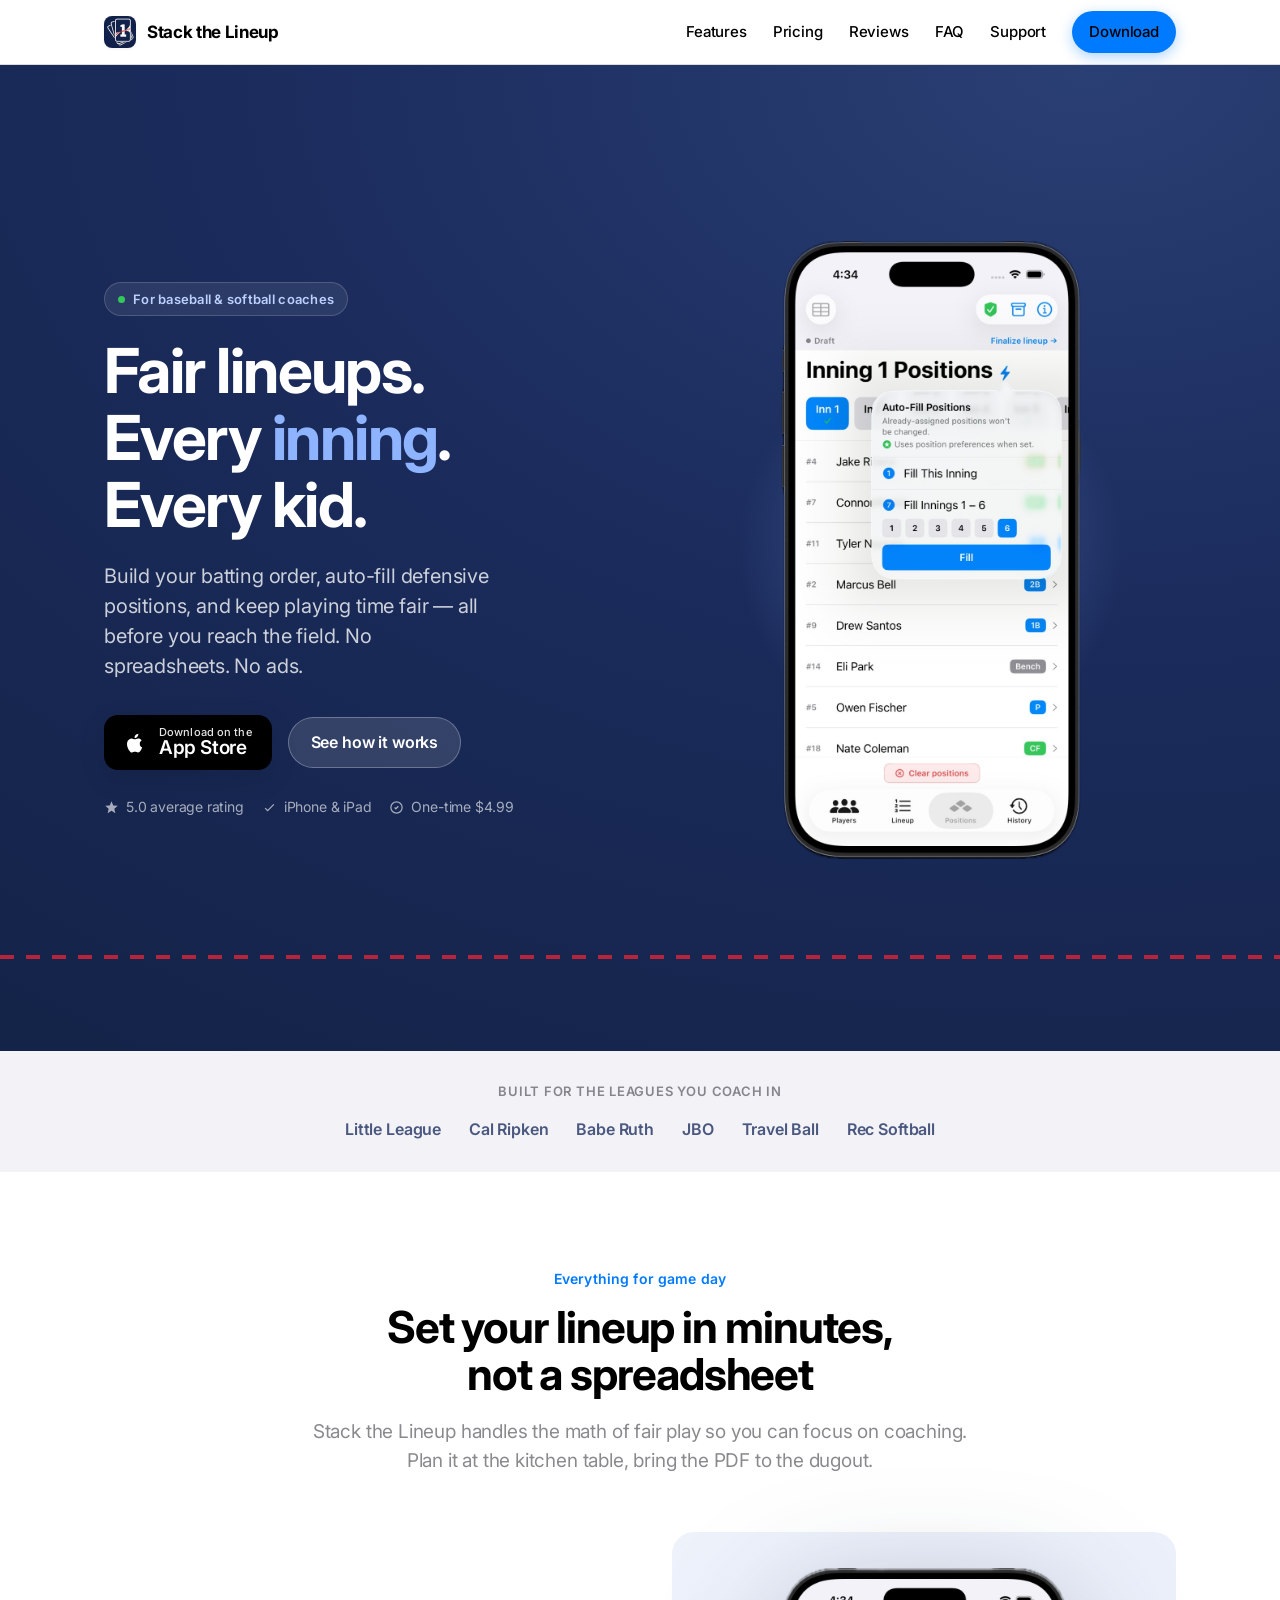
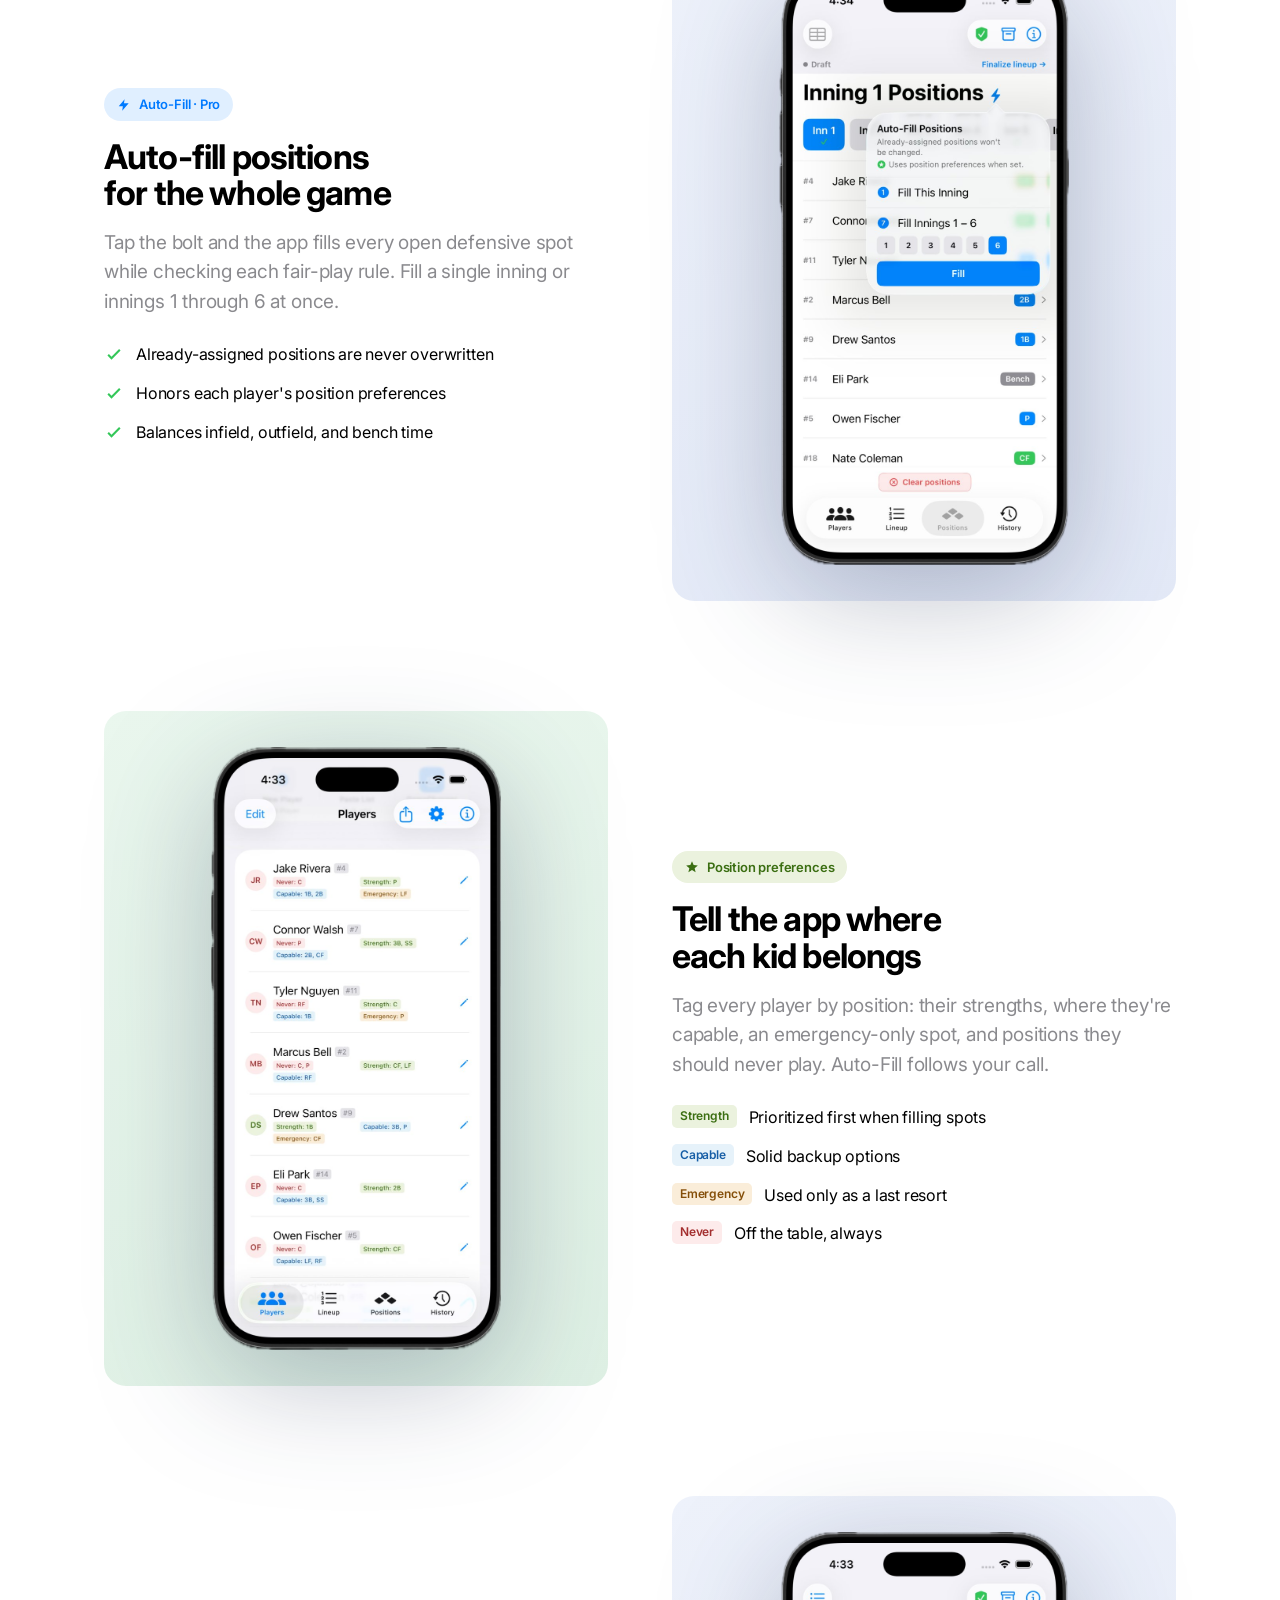
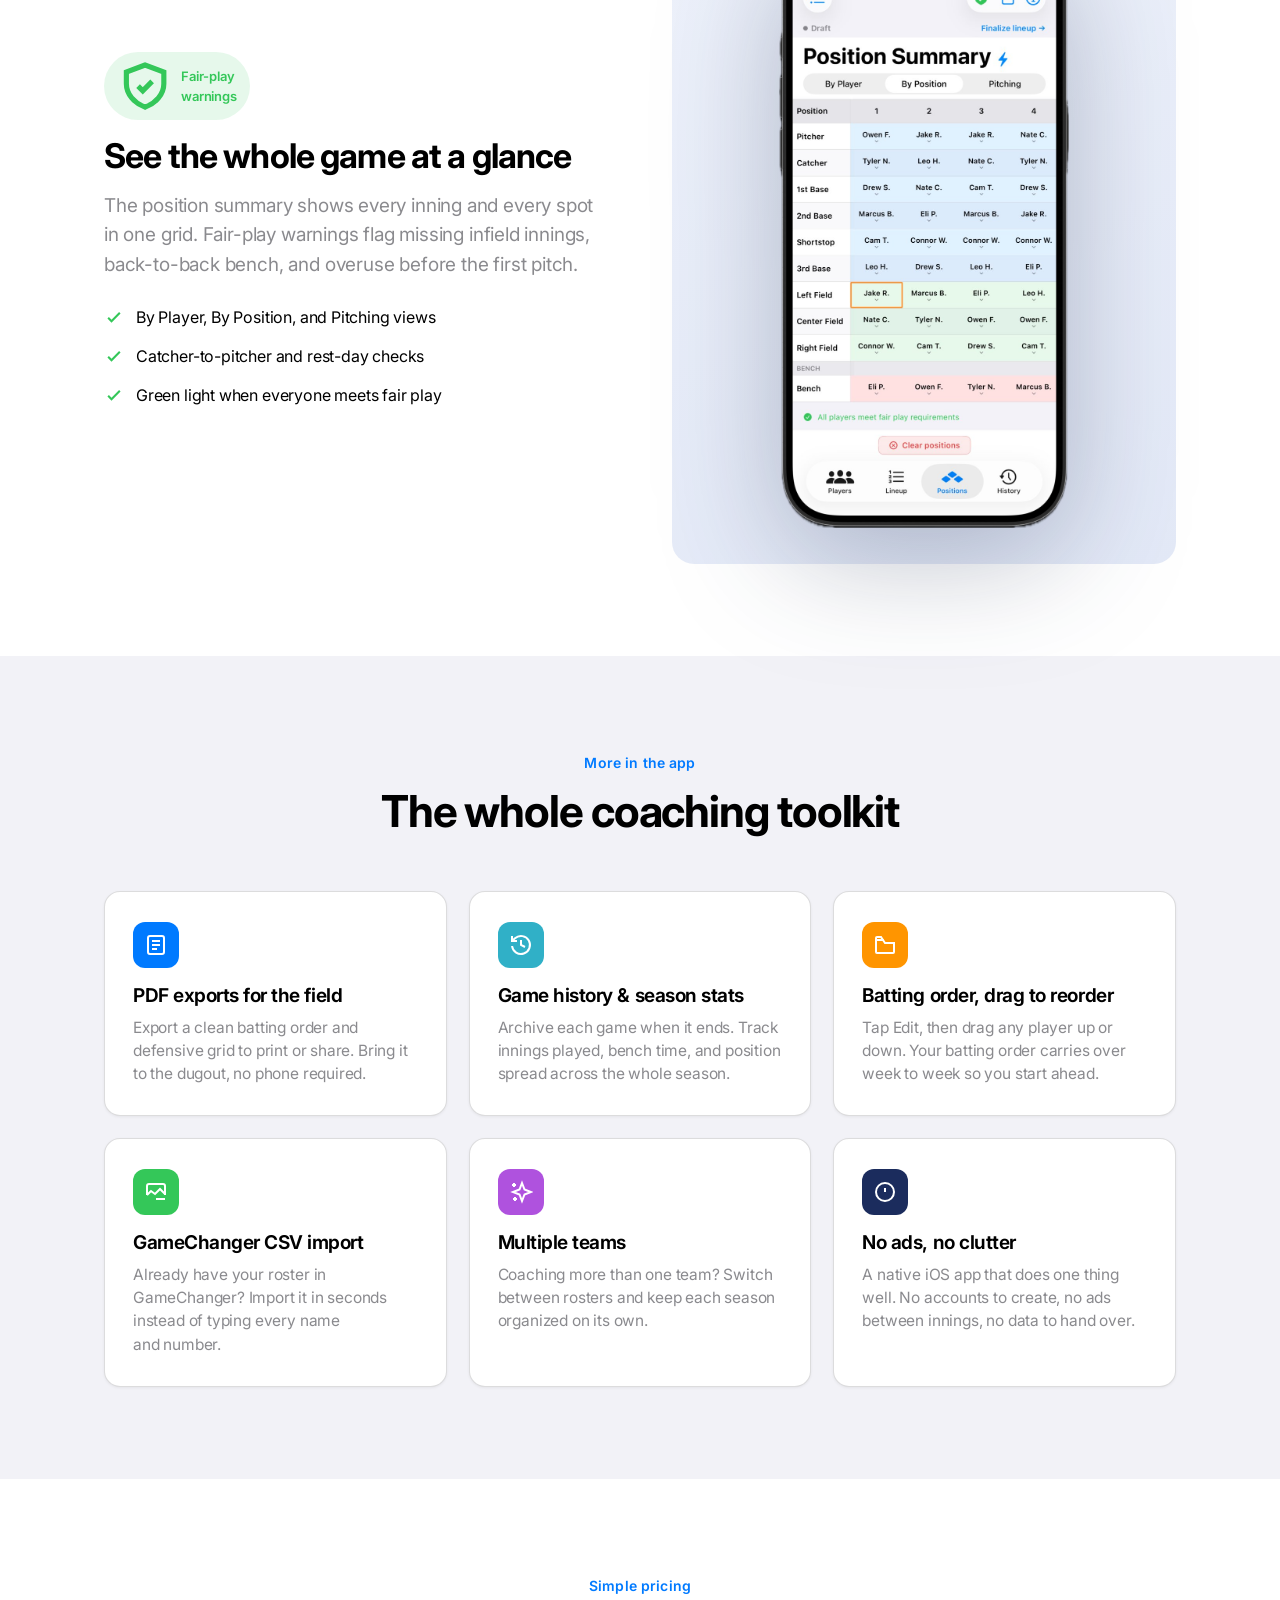
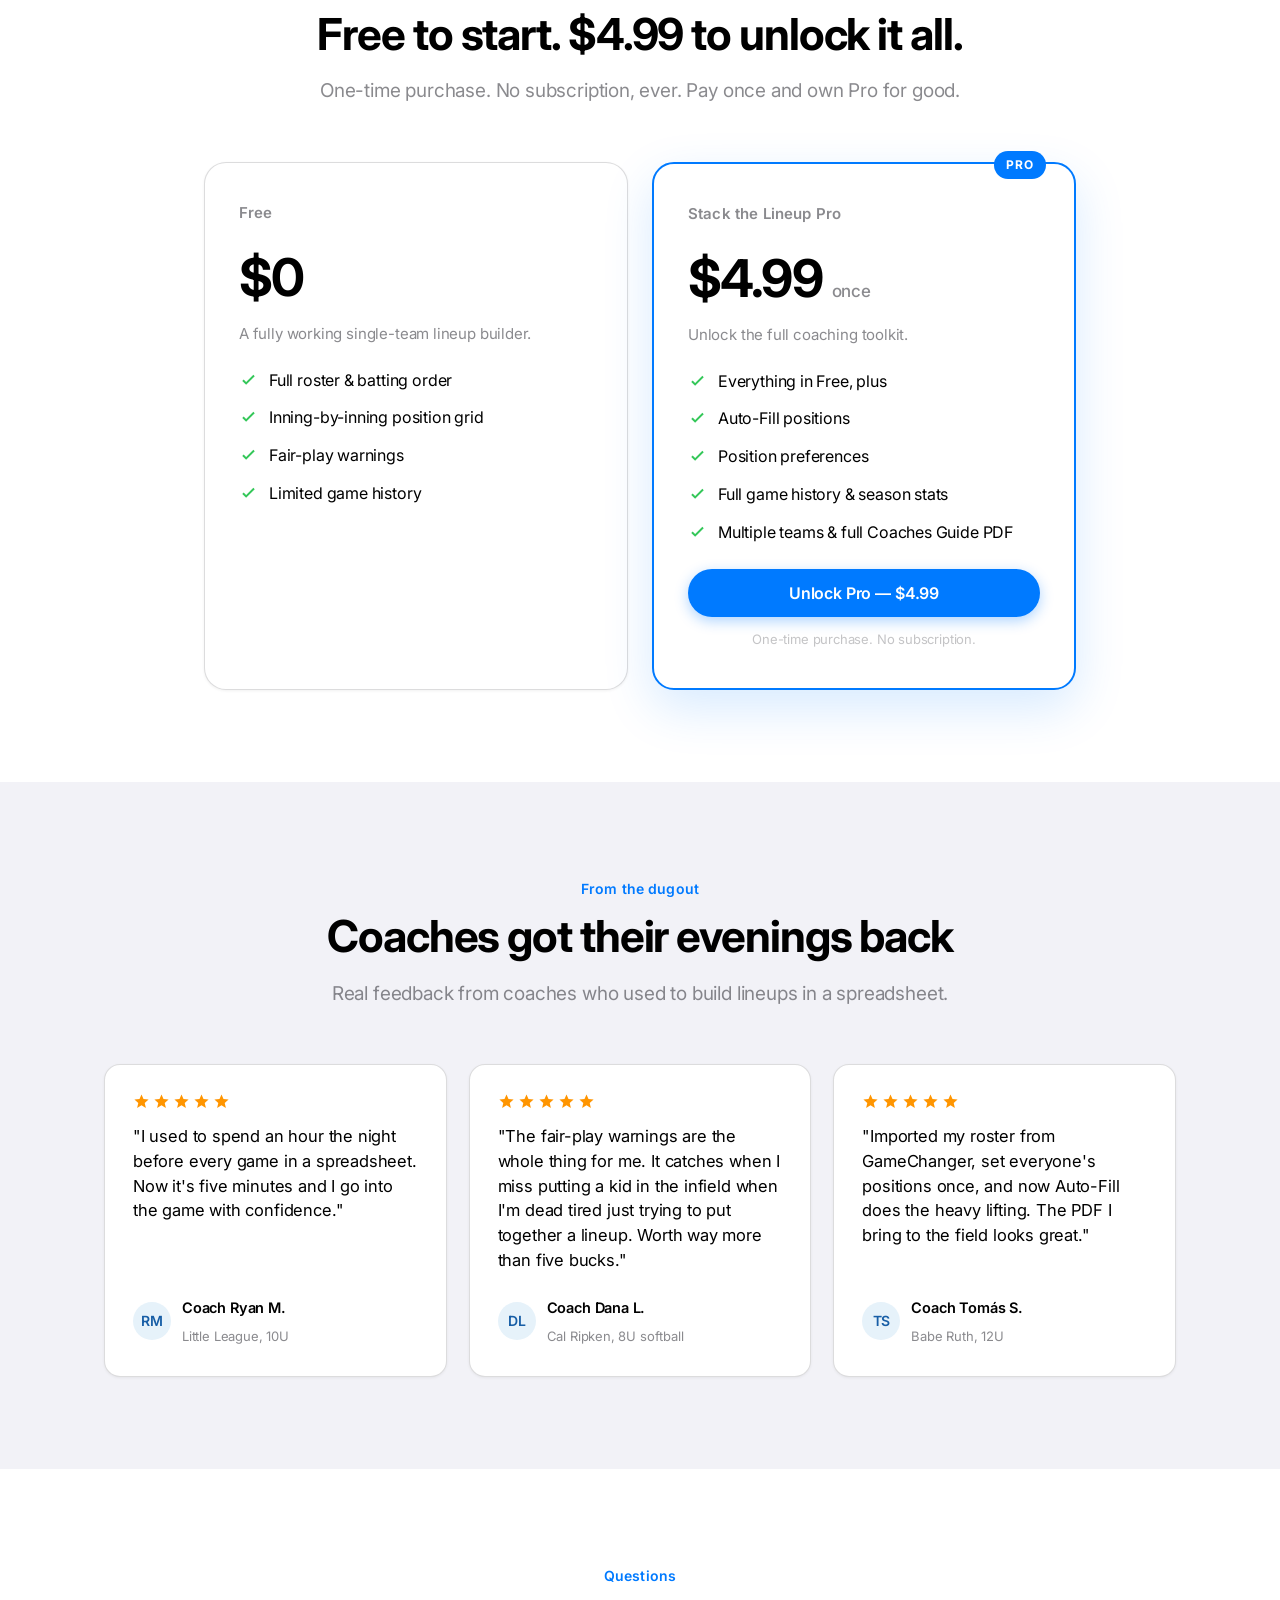
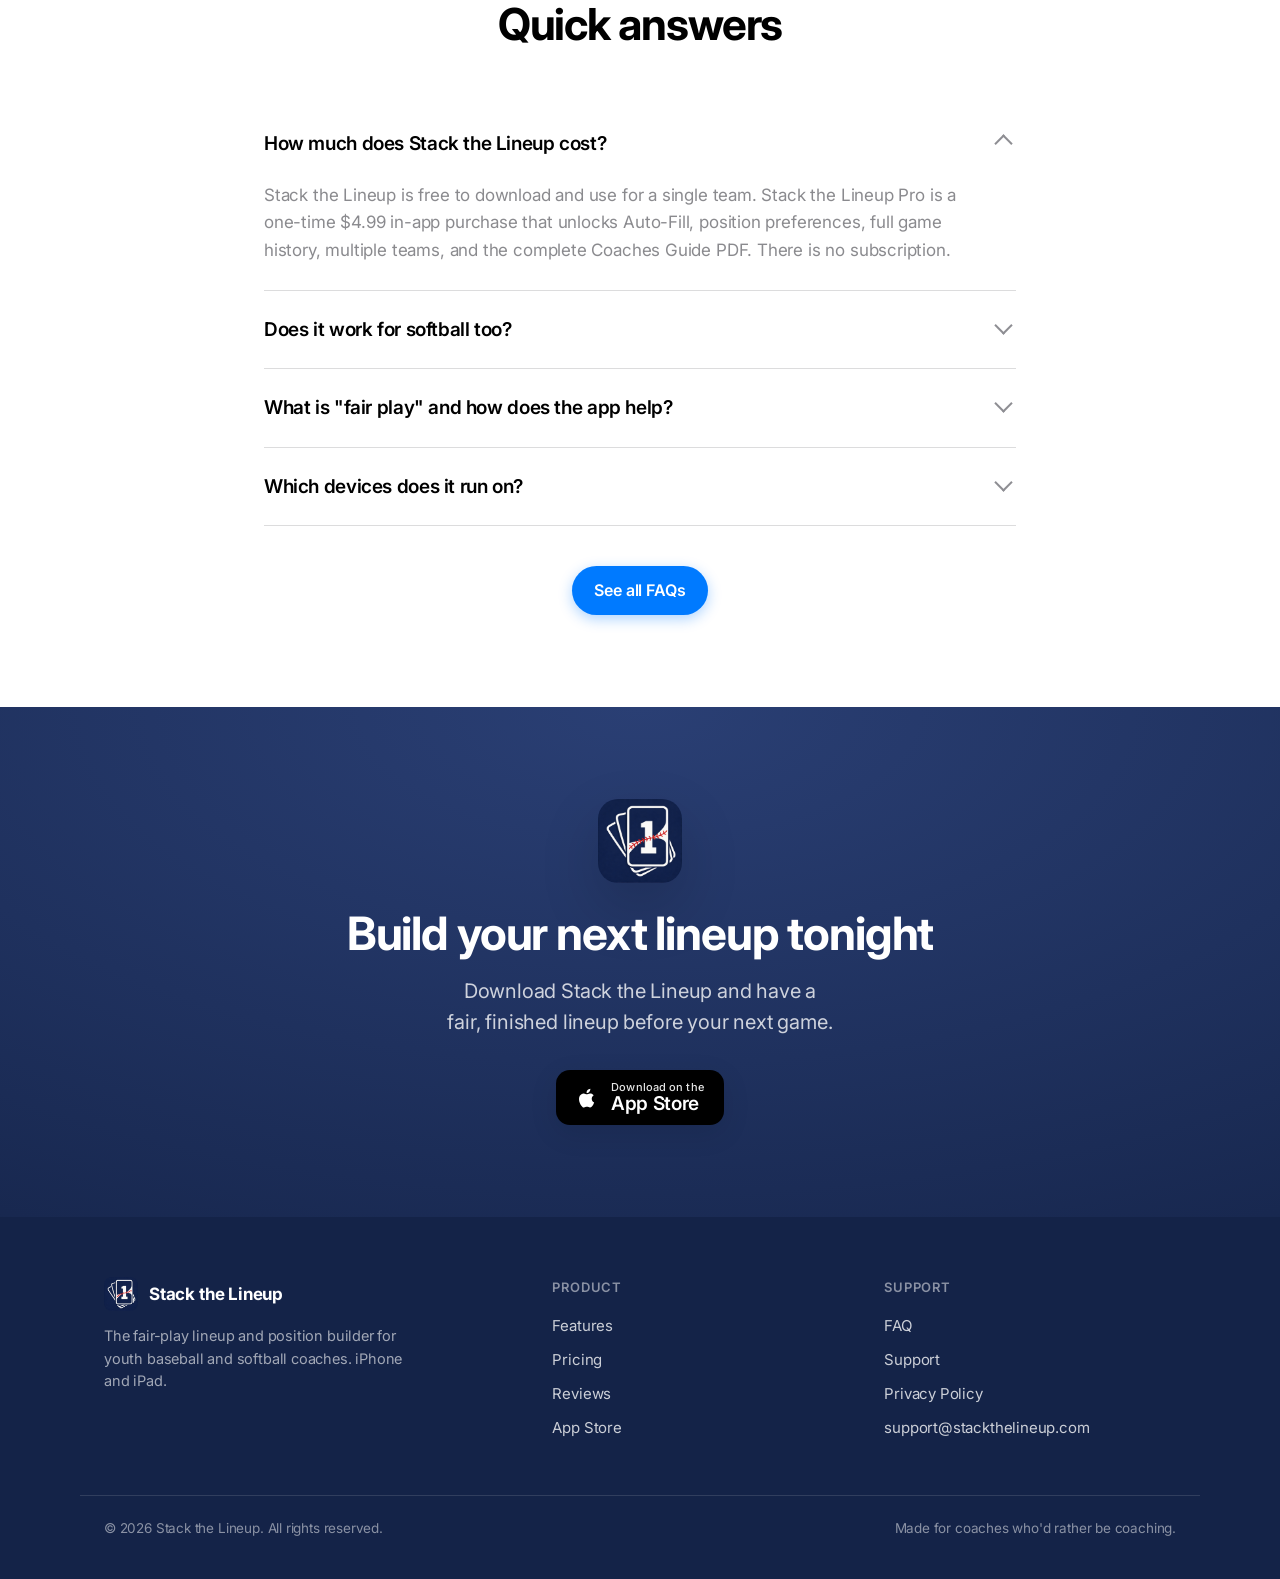
==== index.html @ 972cc7f0 "Update rating and call-to-action text in index.html Updated the average rating from 4.9 to 5.0 and c" ====
<!DOCTYPE html>
<html lang="en">
<head>
<meta charset="UTF-8" />
<meta name="viewport" content="width=device-width, initial-scale=1" />
<title>Stack the Lineup — Fair-Play Lineup &amp; Position Builder for Youth Baseball &amp; Softball</title>
<meta name="description" content="Stack the Lineup is the iPhone and iPad app for youth baseball and softball coaches. Build fair-play batting orders, auto-fill defensive positions by inning, track playing-time equity, and export a clean lineup PDF for the field. One-time $4.99, no subscription." />
<link rel="canonical" href="https://stackthelineup.com/" />
<meta name="theme-color" content="#1B2C5D" />

<!-- Open Graph -->
<meta property="og:type" content="website" />
<meta property="og:site_name" content="Stack the Lineup" />
<meta property="og:title" content="Stack the Lineup — Fair-Play Lineup &amp; Position Builder" />
<meta property="og:description" content="Build fair lineups, auto-fill defensive positions by inning, and track playing time for your youth baseball or softball team. Built for Little League, Cal Ripken, Babe Ruth, and JBO coaches." />
<meta property="og:url" content="https://stackthelineup.com/" />
<meta property="og:image" content="https://stackthelineup.com/assets/app-icon.png" />
<meta name="twitter:card" content="summary_large_image" />
<meta name="twitter:title" content="Stack the Lineup — Fair-Play Lineup &amp; Position Builder" />
<meta name="twitter:description" content="Build fair lineups, auto-fill defensive positions, and track playing time for youth baseball and softball." />
<meta name="twitter:image" content="https://stackthelineup.com/assets/app-icon.png" />

<link rel="apple-touch-icon" href="assets/app-icon.png" />
<link rel="icon" href="assets/app-icon.png" />
<link rel="preconnect" href="https://fonts.googleapis.com" />
<link rel="preconnect" href="https://fonts.gstatic.com" crossorigin />
<link href="https://fonts.googleapis.com/css2?family=Inter:wght@400;500;600;700&display=swap" rel="stylesheet" />
<link rel="stylesheet" href="assets/site.css" />

<!-- Structured data: the app -->
<script type="application/ld+json">
{
  "@context": "https://schema.org",
  "@type": "SoftwareApplication",
  "name": "Stack the Lineup",
  "operatingSystem": "iOS, iPadOS",
  "applicationCategory": "SportsApplication",
  "description": "Fair-play lineup and defensive position builder for youth baseball and softball coaches. Auto-fill positions by inning, set position preferences, track playing-time equity, and export a lineup PDF.",
  "url": "https://stackthelineup.com/",
  "downloadUrl": "https://apps.apple.com/us/app/stack-the-lineup/id6760155245",
  "offers": {
    "@type": "Offer",
    "price": "0",
    "priceCurrency": "USD",
    "description": "Free to use for a single team. Stack the Lineup Pro is a one-time $4.99 in-app purchase."
  },
  "aggregateRating": {
    "@type": "AggregateRating",
    "ratingValue": "5",
    "ratingCount": "47"
  }
}
</script>
<!-- Structured data: organization -->
<script type="application/ld+json">
{
  "@context": "https://schema.org",
  "@type": "Organization",
  "name": "Stack the Lineup",
  "url": "https://stackthelineup.com/",
  "logo": "https://stackthelineup.com/assets/app-icon.png",
  "email": "support@stackthelineup.com"
}
</script>
</head>
<body>

<header class="site-header">
  <nav class="nav" aria-label="Primary">
    <a class="brand" href="index.html">
      <img src="assets/app-icon.png" alt="Stack the Lineup app icon" />
      Stack the Lineup
    </a>
    <div class="nav-links">
      <a href="#features">Features</a>
      <a href="#pricing">Pricing</a>
      <a href="#reviews">Reviews</a>
      <a href="faq.html">FAQ</a>
      <a href="support.html">Support</a>
      <a class="btn btn-primary btn-sm" href="https://apps.apple.com/us/app/stack-the-lineup/id6760155245">Download</a>
    </div>
  </nav>
</header>

<!-- ===================== HERO ===================== -->
<section class="hero" aria-labelledby="hero-title">
  <div class="hero-grid">
    <div class="hero-text">
      <span class="eyebrow"><span class="dot"></span> For baseball &amp; softball coaches</span>
      <h1 id="hero-title">Fair lineups.<br />Every <span class="accent">inning</span>.<br />Every kid.</h1>
      <p class="hero-sub">Build your batting order, auto-fill defensive positions, and keep playing time fair — all before you reach the field. No spreadsheets. No ads.</p>
      <div class="hero-cta">
        <a class="appstore-btn" href="https://apps.apple.com/us/app/stack-the-lineup/id6760155245" aria-label="Download on the App Store">
          <svg viewBox="0 0 24 24" fill="currentColor" aria-hidden="true"><path d="M16.36 12.78c-.02-2.18 1.78-3.23 1.86-3.28-1.01-1.48-2.59-1.69-3.15-1.71-1.34-.14-2.62.79-3.3.79-.68 0-1.73-.77-2.84-.75-1.46.02-2.81.85-3.56 2.16-1.52 2.64-.39 6.54 1.09 8.68.72 1.05 1.58 2.22 2.71 2.18 1.09-.04 1.5-.7 2.81-.7 1.31 0 1.68.7 2.83.68 1.17-.02 1.91-1.06 2.62-2.12.83-1.21 1.17-2.39 1.19-2.45-.03-.01-2.28-.87-2.3-3.46zM14.2 6.18c.6-.73 1.01-1.74.9-2.75-.87.04-1.92.58-2.54 1.3-.55.64-1.04 1.67-.91 2.65.97.08 1.96-.49 2.55-1.2z"/></svg>
          <span class="as-text"><span class="as-small">Download on the</span><span class="as-big">App Store</span></span>
        </a>
        <a class="btn btn-ghost" href="#features">See how it works</a>
      </div>
      <div class="hero-meta">
        <span class="pip"><svg viewBox="0 0 24 24" fill="currentColor"><path d="M12 17.27 18.18 21l-1.64-7.03L22 9.24l-7.19-.61L12 2 9.19 8.63 2 9.24l5.46 4.73L5.82 21z"/></svg> 5.0 average rating</span>
        <span class="pip"><svg viewBox="0 0 24 24" fill="none" stroke="currentColor" stroke-width="2"><path d="M5 13l4 4L19 7"/></svg> iPhone &amp; iPad</span>
        <span class="pip"><svg viewBox="0 0 24 24" fill="none" stroke="currentColor" stroke-width="2"><circle cx="12" cy="12" r="9"/><path d="M9 12l2 2 4-4"/></svg> One-time $4.99</span>
      </div>
    </div>
    <div class="hero-phone">
      <div class="hero-glow"></div>
      <img src="assets/screen-autofill.png" alt="Stack the Lineup Auto-Fill Positions screen showing inning-by-inning defensive assignments on an iPhone" style="position:relative;z-index:1;" />
    </div>
  </div>
  <div class="stitch"></div>
</section>

<!-- ===================== LEAGUES ===================== -->
<div class="leagues">
  <div class="leagues-inner wrap">
    <p>Built for the leagues you coach in</p>
    <div class="leagues-row">
      <span class="league-chip">Little League</span>
      <span class="league-chip">Cal Ripken</span>
      <span class="league-chip">Babe Ruth</span>
      <span class="league-chip">JBO</span>
      <span class="league-chip">Travel Ball</span>
      <span class="league-chip">Rec Softball</span>
    </div>
  </div>
</div>

<!-- ===================== FEATURES (alternating) ===================== -->
<section id="features">
  <div class="section-head">
    <span class="kicker">Everything for game day</span>
    <h2>Set your lineup in minutes, not a spreadsheet</h2>
    <p>Stack the Lineup handles the math of fair play so you can focus on coaching. Plan it at the kitchen table, bring the PDF to the dugout.</p>
  </div>

  <!-- Feature 1: Auto-Fill -->
  <div class="feature-row">
    <div class="feature-text">
      <span class="feature-badge" style="background:var(--pos-infield-tint);color:var(--ios-blue);">
        <svg viewBox="0 0 24 24" fill="currentColor" width="14" height="14"><path d="M13 2 3 14h7l-1 8 11-13h-8z"/></svg> Auto-Fill · Pro
      </span>
      <h3>Auto-fill positions for the whole game</h3>
      <p>Tap the bolt and the app fills every open defensive spot while checking each fair-play rule. Fill a single inning or innings 1 through 6 at once.</p>
      <ul class="feature-list">
        <li><svg viewBox="0 0 24 24" fill="none" stroke="currentColor" stroke-width="2.5"><path d="M5 13l4 4L19 7"/></svg> Already-assigned positions are never overwritten</li>
        <li><svg viewBox="0 0 24 24" fill="none" stroke="currentColor" stroke-width="2.5"><path d="M5 13l4 4L19 7"/></svg> Honors each player's position preferences</li>
        <li><svg viewBox="0 0 24 24" fill="none" stroke="currentColor" stroke-width="2.5"><path d="M5 13l4 4L19 7"/></svg> Balances infield, outfield, and bench time</li>
      </ul>
    </div>
    <div class="feature-media">
      <div class="media-card">
        <img src="assets/screen-autofill.png" alt="Auto-Fill Positions popover offering to fill this inning or innings one through six on the Stack the Lineup Positions tab" />
      </div>
    </div>
  </div>

  <!-- Feature 2: Position preferences -->
  <div class="feature-row flip">
    <div class="feature-text">
      <span class="feature-badge" style="background:var(--pref-strength-bg);color:var(--pref-strength-fg);">
        <svg viewBox="0 0 24 24" fill="currentColor" width="14" height="14"><path d="M12 17.27 18.18 21l-1.64-7.03L22 9.24l-7.19-.61L12 2 9.19 8.63 2 9.24l5.46 4.73L5.82 21z"/></svg> Position preferences
      </span>
      <h3>Tell the app where each kid belongs</h3>
      <p>Tag every player by position: their strengths, where they're capable, an emergency-only spot, and positions they should never play. Auto-Fill follows your call.</p>
      <ul class="feature-list">
        <li><span style="display:inline-flex;gap:6px"><span style="background:var(--pref-strength-bg);color:var(--pref-strength-fg);font-size:12px;font-weight:600;padding:2px 8px;border-radius:5px">Strength</span></span> Prioritized first when filling spots</li>
        <li><span style="display:inline-flex;gap:6px"><span style="background:var(--pref-capable-bg);color:var(--pref-capable-fg);font-size:12px;font-weight:600;padding:2px 8px;border-radius:5px">Capable</span></span> Solid backup options</li>
        <li><span style="display:inline-flex;gap:6px"><span style="background:var(--pref-emergency-bg);color:var(--pref-emergency-fg);font-size:12px;font-weight:600;padding:2px 8px;border-radius:5px">Emergency</span></span> Used only as a last resort</li>
        <li><span style="display:inline-flex;gap:6px"><span style="background:var(--pref-never-bg);color:var(--pref-never-fg);font-size:12px;font-weight:600;padding:2px 8px;border-radius:5px">Never</span></span> Off the table, always</li>
      </ul>
    </div>
    <div class="feature-media">
      <div class="media-card green">
        <img src="assets/screen-players.png" alt="Players tab showing roster with position preference tags such as Strength, Capable, Emergency, and Never for each player" />
      </div>
    </div>
  </div>

  <!-- Feature 3: Position summary / fair play -->
  <div class="feature-row">
    <div class="feature-text">
      <span class="feature-badge" style="background:var(--pos-outfield-tint);color:var(--ios-green);">
        <svg viewBox="0 0 24 24" fill="none" stroke="currentColor" stroke-width="2.2"><path d="M12 3 4 6v5c0 4.5 3.4 8.3 8 10 4.6-1.7 8-5.5 8-10V6z"/><path d="M9 12l2 2 4-4"/></svg> Fair-play warnings
      </span>
      <h3>See the whole game at a glance</h3>
      <p>The position summary shows every inning and every spot in one grid. Fair-play warnings flag missing infield innings, back-to-back bench, and overuse before the first pitch.</p>
      <ul class="feature-list">
        <li><svg viewBox="0 0 24 24" fill="none" stroke="currentColor" stroke-width="2.5"><path d="M5 13l4 4L19 7"/></svg> By Player, By Position, and Pitching views</li>
        <li><svg viewBox="0 0 24 24" fill="none" stroke="currentColor" stroke-width="2.5"><path d="M5 13l4 4L19 7"/></svg> Catcher-to-pitcher and rest-day checks</li>
        <li><svg viewBox="0 0 24 24" fill="none" stroke="currentColor" stroke-width="2.5"><path d="M5 13l4 4L19 7"/></svg> Green light when everyone meets fair play</li>
      </ul>
    </div>
    <div class="feature-media">
      <div class="media-card">
        <img src="assets/screen-summary.png" alt="Position Summary grid showing every defensive position by inning with a confirmation that all players meet fair play requirements" />
      </div>
    </div>
  </div>
</section>

<!-- ===================== MINI FEATURE GRID ===================== -->
<section class="section-grouped">
  <div class="section-head">
    <span class="kicker">More in the app</span>
    <h2>The whole coaching toolkit</h2>
  </div>
  <div class="mini-grid">
    <div class="mini-card">
      <div class="ic" style="background:var(--ios-blue)"><svg viewBox="0 0 24 24" fill="none" stroke="currentColor" stroke-width="2"><rect x="4" y="3" width="16" height="18" rx="2"/><path d="M8 8h8M8 12h8M8 16h5"/></svg></div>
      <h4>PDF exports for the field</h4>
      <p>Export a clean batting order and defensive grid to print or share. Bring it to the dugout, no phone required.</p>
    </div>
    <div class="mini-card">
      <div class="ic" style="background:var(--ios-teal)"><svg viewBox="0 0 24 24" fill="none" stroke="currentColor" stroke-width="2"><path d="M3 3v5h5"/><path d="M3.05 13A9 9 0 1 0 6 5.3L3 8"/><path d="M12 7v5l4 2"/></svg></div>
      <h4>Game history &amp; season stats</h4>
      <p>Archive each game when it ends. Track innings played, bench time, and position spread across the whole season.</p>
    </div>
    <div class="mini-card">
      <div class="ic" style="background:var(--ios-orange)"><svg viewBox="0 0 24 24" fill="none" stroke="currentColor" stroke-width="2"><path d="M3 7h7l2 3h9v9a1 1 0 0 1-1 1H4a1 1 0 0 1-1-1z"/><path d="M3 7V5a1 1 0 0 1 1-1h4l2 3"/></svg></div>
      <h4>Batting order, drag to reorder</h4>
      <p>Tap Edit, then drag any player up or down. Your batting order carries over week to week so you start ahead.</p>
    </div>
    <div class="mini-card">
      <div class="ic" style="background:var(--ios-green)"><svg viewBox="0 0 24 24" fill="none" stroke="currentColor" stroke-width="2"><path d="M21 15V6a2 2 0 0 0-2-2H5a2 2 0 0 0-2 2v9"/><path d="M3 15l4-4 4 3 5-5 5 5"/><path d="M12 19h9"/></svg></div>
      <h4>GameChanger CSV import</h4>
      <p>Already have your roster in GameChanger? Import it in seconds instead of typing every name and number.</p>
    </div>
    <div class="mini-card">
      <div class="ic" style="background:var(--ios-purple)"><svg viewBox="0 0 24 24" fill="none" stroke="currentColor" stroke-width="2"><path d="M5 3v4M3 5h4M6 17v4M4 19h4"/><path d="m13 3 2.5 6.5L22 12l-6.5 2.5L13 21l-2.5-6.5L4 12l6.5-2.5z"/></svg></div>
      <h4>Multiple teams</h4>
      <p>Coaching more than one team? Switch between rosters and keep each season organized on its own.</p>
    </div>
    <div class="mini-card">
      <div class="ic" style="background:var(--brand-navy)"><svg viewBox="0 0 24 24" fill="none" stroke="currentColor" stroke-width="2"><circle cx="12" cy="12" r="9"/><path d="M12 8v4M12 16h.01"/></svg></div>
      <h4>No ads, no clutter</h4>
      <p>A native iOS app that does one thing well. No accounts to create, no ads between innings, no data to hand over.</p>
    </div>
  </div>
</section>

<!-- ===================== PRICING ===================== -->
<section id="pricing">
  <div class="section-head">
    <span class="kicker">Simple pricing</span>
    <h2>Free to start. $4.99 to unlock it all.</h2>
    <p>One-time purchase. No subscription, ever. Pay once and own Pro for good.</p>
  </div>
  <div class="price-wrap">
    <div class="price-card">
      <div class="tier">Free</div>
      <div class="price-amt">$0</div>
      <p class="price-note">A fully working single-team lineup builder.</p>
      <ul class="price-list">
        <li><svg viewBox="0 0 24 24" fill="none" stroke="currentColor" stroke-width="2.5"><path d="M5 13l4 4L19 7"/></svg> Full roster &amp; batting order</li>
        <li><svg viewBox="0 0 24 24" fill="none" stroke="currentColor" stroke-width="2.5"><path d="M5 13l4 4L19 7"/></svg> Inning-by-inning position grid</li>
        <li><svg viewBox="0 0 24 24" fill="none" stroke="currentColor" stroke-width="2.5"><path d="M5 13l4 4L19 7"/></svg> Fair-play warnings</li>
        <li><svg viewBox="0 0 24 24" fill="none" stroke="currentColor" stroke-width="2.5"><path d="M5 13l4 4L19 7"/></svg> Limited game history</li>
      </ul>
    </div>
    <div class="price-card pro">
      <span class="pro-pill">PRO</span>
      <div class="tier">Stack the Lineup Pro</div>
      <div class="price-amt">$4.99 <span class="per">once</span></div>
      <p class="price-note">Unlock the full coaching toolkit.</p>
      <ul class="price-list">
        <li><svg viewBox="0 0 24 24" fill="none" stroke="currentColor" stroke-width="2.5"><path d="M5 13l4 4L19 7"/></svg> Everything in Free, plus</li>
        <li><svg viewBox="0 0 24 24" fill="none" stroke="currentColor" stroke-width="2.5"><path d="M5 13l4 4L19 7"/></svg> Auto-Fill positions</li>
        <li><svg viewBox="0 0 24 24" fill="none" stroke="currentColor" stroke-width="2.5"><path d="M5 13l4 4L19 7"/></svg> Position preferences</li>
        <li><svg viewBox="0 0 24 24" fill="none" stroke="currentColor" stroke-width="2.5"><path d="M5 13l4 4L19 7"/></svg> Full game history &amp; season stats</li>
        <li><svg viewBox="0 0 24 24" fill="none" stroke="currentColor" stroke-width="2.5"><path d="M5 13l4 4L19 7"/></svg> Multiple teams &amp; full Coaches Guide PDF</li>
      </ul>
      <a class="btn btn-primary" style="margin-top:24px;width:100%" href="https://apps.apple.com/us/app/stack-the-lineup/id6760155245">Unlock Pro — $4.99</a>
      <p style="font-size:13px;color:var(--label-tertiary);text-align:center;margin-top:12px">One-time purchase. No subscription.</p>
    </div>
  </div>
</section>

<!-- ===================== REVIEWS ===================== -->
<section id="reviews" class="section-grouped">
  <div class="section-head">
    <span class="kicker">From the dugout</span>
    <h2>Coaches got their evenings back</h2>
    <p>Real feedback from coaches who used to build lineups in a spreadsheet.</p>
  </div>
  <div class="quotes">
    <figure class="quote" style="margin:0">
      <div class="stars" aria-label="5 out of 5 stars">
        <svg viewBox="0 0 24 24" fill="currentColor"><path d="M12 17.27 18.18 21l-1.64-7.03L22 9.24l-7.19-.61L12 2 9.19 8.63 2 9.24l5.46 4.73L5.82 21z"/></svg>
        <svg viewBox="0 0 24 24" fill="currentColor"><path d="M12 17.27 18.18 21l-1.64-7.03L22 9.24l-7.19-.61L12 2 9.19 8.63 2 9.24l5.46 4.73L5.82 21z"/></svg>
        <svg viewBox="0 0 24 24" fill="currentColor"><path d="M12 17.27 18.18 21l-1.64-7.03L22 9.24l-7.19-.61L12 2 9.19 8.63 2 9.24l5.46 4.73L5.82 21z"/></svg>
        <svg viewBox="0 0 24 24" fill="currentColor"><path d="M12 17.27 18.18 21l-1.64-7.03L22 9.24l-7.19-.61L12 2 9.19 8.63 2 9.24l5.46 4.73L5.82 21z"/></svg>
        <svg viewBox="0 0 24 24" fill="currentColor"><path d="M12 17.27 18.18 21l-1.64-7.03L22 9.24l-7.19-.61L12 2 9.19 8.63 2 9.24l5.46 4.73L5.82 21z"/></svg>
      </div>
      <p>"I used to spend an hour the night before every game in a spreadsheet. Now it's five minutes and I go into the game with confidence."</p>
      <figcaption class="who"><span class="av">RM</span><span><span class="nm">Coach Ryan M.</span><br /><span class="rl">Little League, 10U</span></span></figcaption>
    </figure>
    <figure class="quote" style="margin:0">
      <div class="stars" aria-label="5 out of 5 stars">
        <svg viewBox="0 0 24 24" fill="currentColor"><path d="M12 17.27 18.18 21l-1.64-7.03L22 9.24l-7.19-.61L12 2 9.19 8.63 2 9.24l5.46 4.73L5.82 21z"/></svg>
        <svg viewBox="0 0 24 24" fill="currentColor"><path d="M12 17.27 18.18 21l-1.64-7.03L22 9.24l-7.19-.61L12 2 9.19 8.63 2 9.24l5.46 4.73L5.82 21z"/></svg>
        <svg viewBox="0 0 24 24" fill="currentColor"><path d="M12 17.27 18.18 21l-1.64-7.03L22 9.24l-7.19-.61L12 2 9.19 8.63 2 9.24l5.46 4.73L5.82 21z"/></svg>
        <svg viewBox="0 0 24 24" fill="currentColor"><path d="M12 17.27 18.18 21l-1.64-7.03L22 9.24l-7.19-.61L12 2 9.19 8.63 2 9.24l5.46 4.73L5.82 21z"/></svg>
        <svg viewBox="0 0 24 24" fill="currentColor"><path d="M12 17.27 18.18 21l-1.64-7.03L22 9.24l-7.19-.61L12 2 9.19 8.63 2 9.24l5.46 4.73L5.82 21z"/></svg>
      </div>
      <p>"The fair-play warnings are the whole thing for me. It catches when I miss putting a kid in the infield when I'm dead tired just trying to put together a lineup. Worth way more than five bucks."</p>
      <figcaption class="who"><span class="av">DL</span><span><span class="nm">Coach Dana L.</span><br /><span class="rl">Cal Ripken, 8U softball</span></span></figcaption>
    </figure>
    <figure class="quote" style="margin:0">
      <div class="stars" aria-label="5 out of 5 stars">
        <svg viewBox="0 0 24 24" fill="currentColor"><path d="M12 17.27 18.18 21l-1.64-7.03L22 9.24l-7.19-.61L12 2 9.19 8.63 2 9.24l5.46 4.73L5.82 21z"/></svg>
        <svg viewBox="0 0 24 24" fill="currentColor"><path d="M12 17.27 18.18 21l-1.64-7.03L22 9.24l-7.19-.61L12 2 9.19 8.63 2 9.24l5.46 4.73L5.82 21z"/></svg>
        <svg viewBox="0 0 24 24" fill="currentColor"><path d="M12 17.27 18.18 21l-1.64-7.03L22 9.24l-7.19-.61L12 2 9.19 8.63 2 9.24l5.46 4.73L5.82 21z"/></svg>
        <svg viewBox="0 0 24 24" fill="currentColor"><path d="M12 17.27 18.18 21l-1.64-7.03L22 9.24l-7.19-.61L12 2 9.19 8.63 2 9.24l5.46 4.73L5.82 21z"/></svg>
        <svg viewBox="0 0 24 24" fill="currentColor"><path d="M12 17.27 18.18 21l-1.64-7.03L22 9.24l-7.19-.61L12 2 9.19 8.63 2 9.24l5.46 4.73L5.82 21z"/></svg>
      </div>
      <p>"Imported my roster from GameChanger, set everyone's positions once, and now Auto-Fill does the heavy lifting. The PDF I bring to the field looks great."</p>
      <figcaption class="who"><span class="av">TS</span><span><span class="nm">Coach Tomás S.</span><br /><span class="rl">Babe Ruth, 12U</span></span></figcaption>
    </figure>
  </div>
</section>

<!-- ===================== FAQ TEASER ===================== -->
<section id="faq">
  <div class="section-head">
    <span class="kicker">Questions</span>
    <h2>Quick answers</h2>
  </div>
  <div class="faq-list">
    <details class="faq-item" open>
      <summary>How much does Stack the Lineup cost?</summary>
      <div class="ans">Stack the Lineup is free to download and use for a single team. Stack the Lineup Pro is a one-time $4.99 in-app purchase that unlocks Auto-Fill, position preferences, full game history, multiple teams, and the complete Coaches Guide PDF. There is no subscription.</div>
    </details>
    <details class="faq-item">
      <summary>Does it work for softball too?</summary>
      <div class="ans">Yes. Stack the Lineup works for youth baseball and softball. The positions, fair-play rules, and rotation logic apply to both, and it's used by coaches across Little League, Cal Ripken, Babe Ruth, JBO, travel, and rec leagues.</div>
    </details>
    <details class="faq-item">
      <summary>What is "fair play" and how does the app help?</summary>
      <div class="ans">Fair play means every player gets balanced time across positions and innings, instead of the same kids always sitting or always playing the infield. Stack the Lineup flags missing infield innings, back-to-back bench, catcher-to-pitcher violations, and overuse so you can fix them before the game.</div>
    </details>
    <details class="faq-item">
      <summary>Which devices does it run on?</summary>
      <div class="ans">Stack the Lineup is a native app for iPhone and iPad. It is not currently available on Android or the web.</div>
    </details>
  </div>
  <div style="text-align:center;margin-top:40px">
    <a class="btn btn-primary" href="faq.html">See all FAQs</a>
  </div>
</section>

<!-- ===================== CTA BAND ===================== -->
<section class="cta-band">
  <div class="narrow">
    <img class="icon-lg" src="assets/app-icon.png" alt="Stack the Lineup app icon" />
    <h2>Build your next lineup tonight</h2>
    <p>Download Stack the Lineup and have a fair, finished lineup before your next game.</p>
    <a class="appstore-btn" href="https://apps.apple.com/us/app/stack-the-lineup/id6760155245" aria-label="Download on the App Store" style="margin:0 auto">
      <svg viewBox="0 0 24 24" fill="currentColor" aria-hidden="true"><path d="M16.36 12.78c-.02-2.18 1.78-3.23 1.86-3.28-1.01-1.48-2.59-1.69-3.15-1.71-1.34-.14-2.62.79-3.3.79-.68 0-1.73-.77-2.84-.75-1.46.02-2.81.85-3.56 2.16-1.52 2.64-.39 6.54 1.09 8.68.72 1.05 1.58 2.22 2.71 2.18 1.09-.04 1.5-.7 2.81-.7 1.31 0 1.68.7 2.83.68 1.17-.02 1.91-1.06 2.62-2.12.83-1.21 1.17-2.39 1.19-2.45-.03-.01-2.28-.87-2.3-3.46zM14.2 6.18c.6-.73 1.01-1.74.9-2.75-.87.04-1.92.58-2.54 1.3-.55.64-1.04 1.67-.91 2.65.97.08 1.96-.49 2.55-1.2z"/></svg>
      <span class="as-text"><span class="as-small">Download on the</span><span class="as-big">App Store</span></span>
    </a>
  </div>
</section>

<!-- ===================== FOOTER ===================== -->
<footer class="site-footer">
  <div class="footer-grid">
    <div>
      <div class="footer-brand"><img src="assets/app-icon.png" alt="" /> Stack the Lineup</div>
      <p>The fair-play lineup and position builder for youth baseball and softball coaches. iPhone and iPad.</p>
    </div>
    <div class="footer-col">
      <h5>Product</h5>
      <a href="index.html#features">Features</a>
      <a href="index.html#pricing">Pricing</a>
      <a href="index.html#reviews">Reviews</a>
      <a href="https://apps.apple.com/us/app/stack-the-lineup/id6760155245">App Store</a>
    </div>
    <div class="footer-col">
      <h5>Support</h5>
      <a href="faq.html">FAQ</a>
      <a href="support.html">Support</a>
      <a href="privacy.html">Privacy Policy</a>
      <a href="mailto:support@stackthelineup.com">support@stackthelineup.com</a>
    </div>
  </div>
  <div class="footer-bottom">
    <span>© 2026 Stack the Lineup. All rights reserved.</span>
    <span>Made for coaches who'd rather be coaching.</span>
  </div>
</footer>

</body>
</html>
---- assets/site.css ----
/* ============================================================================
   Stack the Lineup — marketing site styles
   Built on the app's iOS-native design tokens. SF Pro on Apple, Inter elsewhere.
   ============================================================================ */

:root {
  /* iOS system colors */
  --ios-blue:   #007AFF;
  --ios-green:  #34C759;
  --ios-orange: #FF9500;
  --ios-red:    #FF3B30;
  --ios-teal:   #30B0C7;
  --ios-purple: #AF52DE;

  /* Brand */
  --brand-navy: #1B2C5D;
  --brand-navy-deep: #142348;
  --brand-stitch-red: #C8243A;

  /* Labels / backgrounds */
  --label-primary:   rgba(0,0,0,1);
  --label-secondary: rgba(60,60,67,0.60);
  --label-tertiary:  rgba(60,60,67,0.30);
  --bg-system:          #FFFFFF;
  --bg-grouped:         #F2F2F7;
  --separator:          rgba(60,60,67,0.18);

  --gray-1: #8E8E93;
  --gray-5: #E5E5EA;
  --gray-6: #F2F2F7;

  /* Position tints */
  --pos-infield-tint:  rgba(0,122,255,0.12);
  --pos-outfield-tint: rgba(52,199,89,0.12);

  /* Preference pills (from app) */
  --pref-strength-bg:  rgb(235,242,222); --pref-strength-fg:  rgb(59,110,18);
  --pref-capable-bg:   rgb(230,242,250);  --pref-capable-fg:  rgb(23,94,166);
  --pref-emergency-bg: rgb(250,237,217);  --pref-emergency-fg:rgb(133,79,10);
  --pref-never-bg:     rgb(253,235,235);  --pref-never-fg:    rgb(163,46,46);

  --font-sans: -apple-system, BlinkMacSystemFont, "SF Pro Text", "SF Pro Display",
               "Inter", "Helvetica Neue", system-ui, sans-serif;

  --radius-md: 10px;
  --radius-lg: 16px;
  --radius-xl: 22px;
  --radius-pill: 999px;

  --shadow-sm: 0 1px 3px rgba(0,0,0,0.06);
  --shadow-md: 0 8px 28px rgba(0,0,0,0.10);
  --shadow-lg: 0 24px 60px rgba(0,0,0,0.16);
  --shadow-phone: 0 40px 90px -20px rgba(20,35,72,0.55);

  --maxw: 1120px;
}

* { box-sizing: border-box; }

html { scroll-behavior: smooth; -webkit-font-smoothing: antialiased; }

body {
  margin: 0;
  font-family: var(--font-sans);
  color: var(--label-primary);
  background: var(--bg-system);
  font-size: 18px;
  line-height: 1.55;
  letter-spacing: -0.01em;
}

img { max-width: 100%; display: block; }
a { color: var(--ios-blue); text-decoration: none; }
a:hover { text-decoration: underline; }

h1,h2,h3,h4 { margin: 0; letter-spacing: -0.025em; line-height: 1.08; text-wrap: balance; }
p { margin: 0; text-wrap: pretty; }

.wrap { max-width: var(--maxw); margin: 0 auto; padding: 0 24px; }
.narrow { max-width: 760px; margin: 0 auto; padding: 0 24px; }

/* ---------------------------------------------------------------------------
   Header / nav
   --------------------------------------------------------------------------- */
.site-header {
  position: sticky; top: 0; z-index: 100;
  background: rgba(255,255,255,0.82);
  backdrop-filter: saturate(180%) blur(18px);
  -webkit-backdrop-filter: saturate(180%) blur(18px);
  border-bottom: 1px solid var(--separator);
}
.nav {
  display: flex; align-items: center; gap: 28px;
  height: 64px; max-width: var(--maxw); margin: 0 auto; padding: 0 24px;
}
.brand {
  display: flex; align-items: center; gap: 11px;
  font-weight: 700; font-size: 17px; color: var(--label-primary);
  letter-spacing: -0.02em;
}
.brand:hover { text-decoration: none; }
.brand img { width: 32px; height: 32px; border-radius: 8px; box-shadow: var(--shadow-sm); }
.nav-links { display: flex; align-items: center; gap: 26px; margin-left: auto; }
.nav-links a {
  color: var(--label-primary); font-size: 15px; font-weight: 500;
  letter-spacing: -0.01em;
}
.nav-links a:hover { color: var(--ios-blue); text-decoration: none; }

/* Buttons */
.btn {
  display: inline-flex; align-items: center; justify-content: center; gap: 8px;
  font-family: var(--font-sans); font-weight: 600; font-size: 16px;
  border: none; cursor: pointer; border-radius: var(--radius-pill);
  padding: 12px 22px; transition: transform .12s ease, box-shadow .12s ease, background .15s ease;
  letter-spacing: -0.01em; white-space: nowrap;
}
.btn:hover { text-decoration: none; transform: translateY(-1px); }
.btn-primary { background: var(--ios-blue); color: #fff; box-shadow: 0 4px 14px rgba(0,122,255,0.32); }
.btn-primary:hover { background: #0a6fe0; }
.btn-ghost { background: rgba(255,255,255,0.12); color: #fff; border: 1px solid rgba(255,255,255,0.28); }
.btn-ghost:hover { background: rgba(255,255,255,0.2); }
.btn-light { background: #fff; color: var(--brand-navy); box-shadow: var(--shadow-sm); }
.btn-sm { padding: 9px 17px; font-size: 14px; }

/* App Store badge button */
.appstore-btn {
  display: inline-flex; align-items: center; gap: 11px;
  background: #000; color: #fff; border-radius: 14px;
  padding: 11px 20px 11px 18px; transition: transform .12s ease, box-shadow .12s ease;
  box-shadow: var(--shadow-md);
}
.appstore-btn:hover { text-decoration: none; transform: translateY(-2px); box-shadow: var(--shadow-lg); }
.appstore-btn svg { width: 26px; height: 26px; flex: none; }
.appstore-btn .as-text { display: flex; flex-direction: column; line-height: 1.1; text-align: left; }
.appstore-btn .as-small { font-size: 11px; font-weight: 500; opacity: 0.9; letter-spacing: 0.01em; }
.appstore-btn .as-big { font-size: 19px; font-weight: 600; letter-spacing: -0.02em; }

/* ---------------------------------------------------------------------------
   Hero
   --------------------------------------------------------------------------- */
.hero {
  position: relative; overflow: hidden;
  background:
    radial-gradient(140% 120% at 85% 0%, #2a3f74 0%, var(--brand-navy) 45%, var(--brand-navy-deep) 100%);
  color: #fff;
}
.hero-grid {
  display: grid; grid-template-columns: 1.05fr 0.95fr; gap: 40px; align-items: center;
  max-width: var(--maxw); margin: 0 auto; padding: 84px 24px 96px;
}
.eyebrow {
  display: inline-flex; align-items: center; gap: 8px;
  font-size: 13px; font-weight: 600; letter-spacing: 0.02em;
  color: #bcd0ff; background: rgba(255,255,255,0.08);
  border: 1px solid rgba(255,255,255,0.16);
  padding: 6px 13px; border-radius: var(--radius-pill); margin-bottom: 22px;
}
.eyebrow .dot { width: 7px; height: 7px; border-radius: 50%; background: var(--ios-green); }
.hero h1 { font-size: clamp(40px, 5.4vw, 62px); font-weight: 700; }
.hero h1 .accent { color: #8fb4ff; }
.hero-sub {
  font-size: 20px; color: rgba(255,255,255,0.78); margin-top: 22px; max-width: 30ch;
  line-height: 1.5; font-weight: 400;
}
.hero-cta { display: flex; align-items: center; gap: 16px; margin-top: 34px; flex-wrap: wrap; }
.hero-meta {
  display: flex; align-items: center; gap: 18px; margin-top: 26px;
  font-size: 14px; color: rgba(255,255,255,0.62); flex-wrap: wrap;
}
.hero-meta .pip { display: inline-flex; align-items: center; gap: 7px; }
.hero-meta svg { width: 15px; height: 15px; }

.hero-phone { position: relative; display: flex; justify-content: center; }
.hero-phone img { width: 300px; filter: drop-shadow(var(--shadow-phone)); }
.hero-glow {
  position: absolute; width: 420px; height: 420px; border-radius: 50%;
  background: radial-gradient(circle, rgba(143,180,255,0.35), transparent 65%);
  top: 50%; left: 50%; transform: translate(-50%,-50%); z-index: 0;
}

/* stitch divider */
.stitch {
  height: 4px; background:
    repeating-linear-gradient(90deg, var(--brand-stitch-red) 0 14px, transparent 14px 26px);
  opacity: 0.9;
}

/* ---------------------------------------------------------------------------
   Logos / leagues strip
   --------------------------------------------------------------------------- */
.leagues { background: var(--bg-grouped); padding: 30px 0; }
.leagues-inner { text-align: center; }
.leagues p { font-size: 13px; font-weight: 600; letter-spacing: 0.06em; text-transform: uppercase; color: var(--label-secondary); margin-bottom: 16px; }
.leagues-row { display: flex; flex-wrap: wrap; justify-content: center; gap: 14px 28px; }
.league-chip {
  font-size: 16px; font-weight: 600; color: var(--brand-navy); opacity: 0.78;
  letter-spacing: -0.01em;
}

/* ---------------------------------------------------------------------------
   Sections
   --------------------------------------------------------------------------- */
section { padding: 92px 0; }
.section-grouped { background: var(--bg-grouped); }
.section-head { text-align: center; max-width: 680px; margin: 0 auto 56px; }
.section-head .kicker {
  display: inline-block; font-size: 14px; font-weight: 600; color: var(--ios-blue);
  letter-spacing: 0.01em; margin-bottom: 14px;
}
.section-head h2 { font-size: clamp(30px, 4vw, 44px); font-weight: 700; }
.section-head p { font-size: 19px; color: var(--label-secondary); margin-top: 18px; }

/* Feature rows (alternating) */
.feature-row {
  display: grid; grid-template-columns: 1fr 1fr; gap: 64px; align-items: center;
  max-width: var(--maxw); margin: 0 auto; padding: 0 24px;
}
.feature-row + .feature-row { margin-top: 110px; }
.feature-row.flip .feature-text { order: 2; }
.feature-row.flip .feature-media { order: 1; }
.feature-badge {
  display: inline-flex; align-items: center; gap: 8px;
  font-size: 13px; font-weight: 600; padding: 6px 13px; border-radius: var(--radius-pill);
  margin-bottom: 18px;
}
.feature-text h3 { font-size: clamp(26px, 3vw, 34px); font-weight: 700; }
.feature-text > p { font-size: 19px; color: var(--label-secondary); margin-top: 16px; line-height: 1.55; }
.feature-list { list-style: none; padding: 0; margin: 26px 0 0; display: grid; gap: 14px; }
.feature-list li { display: flex; gap: 12px; align-items: flex-start; font-size: 16px; color: var(--label-primary); }
.feature-list li svg { width: 20px; height: 20px; flex: none; margin-top: 2px; color: var(--ios-green); }

.feature-media { display: flex; justify-content: center; position: relative; }
.feature-media img { width: 290px; filter: drop-shadow(0 30px 60px rgba(20,35,72,0.28)); }
.media-card {
  position: relative; padding: 36px; border-radius: var(--radius-xl);
  background: linear-gradient(160deg, #eef2fb, #e3e9f7);
  display: flex; justify-content: center; width: 100%;
}
.media-card.green { background: linear-gradient(160deg, #eaf7ee, #def0e4); }
.media-card.orange { background: linear-gradient(160deg, #fdf2e3, #faead6); }

/* ---------------------------------------------------------------------------
   Feature mini-grid
   --------------------------------------------------------------------------- */
.mini-grid { display: grid; grid-template-columns: repeat(3, 1fr); gap: 22px; max-width: var(--maxw); margin: 0 auto; padding: 0 24px; }
.mini-card {
  background: var(--bg-system); border: 1px solid var(--separator);
  border-radius: var(--radius-lg); padding: 30px 28px; box-shadow: var(--shadow-sm);
}
.mini-card .ic {
  width: 46px; height: 46px; border-radius: 12px; display: flex; align-items: center; justify-content: center;
  margin-bottom: 18px;
}
.mini-card .ic svg { width: 24px; height: 24px; color: #fff; }
.mini-card h4 { font-size: 19px; font-weight: 650; }
.mini-card p { font-size: 15.5px; color: var(--label-secondary); margin-top: 9px; line-height: 1.5; }

/* ---------------------------------------------------------------------------
   Pricing
   --------------------------------------------------------------------------- */
.price-wrap { max-width: 920px; margin: 0 auto; padding: 0 24px; display: grid; grid-template-columns: 1fr 1fr; gap: 24px; }
.price-card {
  background: var(--bg-system); border: 1px solid var(--separator);
  border-radius: var(--radius-xl); padding: 38px 34px; box-shadow: var(--shadow-sm);
}
.price-card.pro { border: 2px solid var(--ios-blue); box-shadow: 0 18px 50px rgba(0,122,255,0.16); position: relative; }
.price-card .tier { font-size: 15px; font-weight: 600; color: var(--label-secondary); letter-spacing: 0.01em; }
.pro-pill { position: absolute; top: -13px; right: 28px; background: var(--ios-blue); color: #fff; font-size: 12px; font-weight: 700; letter-spacing: 0.08em; padding: 5px 12px; border-radius: var(--radius-pill); }
.price-amt { font-size: 52px; font-weight: 700; margin: 14px 0 4px; letter-spacing: -0.03em; }
.price-amt .per { font-size: 17px; font-weight: 500; color: var(--label-secondary); letter-spacing: -0.01em; }
.price-note { font-size: 15px; color: var(--label-secondary); margin-bottom: 22px; }
.price-list { list-style: none; padding: 0; margin: 22px 0 0; display: grid; gap: 13px; }
.price-list li { display: flex; gap: 11px; align-items: flex-start; font-size: 16px; }
.price-list li svg { width: 19px; height: 19px; flex: none; margin-top: 2px; color: var(--ios-green); }
.price-list li.muted { color: var(--label-secondary); }
.price-list li.muted svg { color: var(--gray-1); }

/* ---------------------------------------------------------------------------
   Testimonials
   --------------------------------------------------------------------------- */
.quotes { display: grid; grid-template-columns: repeat(3,1fr); gap: 22px; max-width: var(--maxw); margin: 0 auto; padding: 0 24px; }
.quote {
  background: var(--bg-system); border: 1px solid var(--separator);
  border-radius: var(--radius-lg); padding: 28px; box-shadow: var(--shadow-sm);
  display: flex; flex-direction: column;
}
.stars { display: flex; gap: 3px; margin-bottom: 14px; color: var(--ios-orange); }
.stars svg { width: 17px; height: 17px; }
.quote p { font-size: 16.5px; line-height: 1.5; color: var(--label-primary); flex: 1; }
.quote .who { display: flex; align-items: center; gap: 11px; margin-top: 20px; }
.quote .av { width: 38px; height: 38px; border-radius: 50%; background: var(--pref-capable-bg); color: var(--pref-capable-fg); display: flex; align-items: center; justify-content: center; font-weight: 600; font-size: 14px; }
.quote .who .nm { font-size: 14.5px; font-weight: 600; }
.quote .who .rl { font-size: 13px; color: var(--label-secondary); }

/* ---------------------------------------------------------------------------
   FAQ teaser / accordion
   --------------------------------------------------------------------------- */
.faq-list { max-width: 800px; margin: 0 auto; padding: 0 24px; }
.faq-item { border-bottom: 1px solid var(--separator); }
.faq-item summary {
  list-style: none; cursor: pointer; padding: 24px 44px 24px 0; position: relative;
  font-size: 19px; font-weight: 600; letter-spacing: -0.02em; color: var(--label-primary);
}
.faq-item summary::-webkit-details-marker { display: none; }
.faq-item summary::after {
  content: ""; position: absolute; right: 6px; top: 28px; width: 11px; height: 11px;
  border-right: 2px solid var(--gray-1); border-bottom: 2px solid var(--gray-1);
  transform: rotate(45deg); transition: transform .2s ease;
}
.faq-item[open] summary::after { transform: rotate(-135deg); top: 32px; }
.faq-item .ans { padding: 0 44px 26px 0; font-size: 17px; color: var(--label-secondary); line-height: 1.6; }
.faq-item .ans a { font-weight: 500; }

/* ---------------------------------------------------------------------------
   CTA band
   --------------------------------------------------------------------------- */
.cta-band {
  background: radial-gradient(120% 140% at 50% 0%, #2a3f74, var(--brand-navy-deep));
  color: #fff; text-align: center;
}
.cta-band h2 { font-size: clamp(32px, 4vw, 46px); font-weight: 700; }
.cta-band p { font-size: 20px; color: rgba(255,255,255,0.78); margin: 18px auto 32px; max-width: 30ch; }
.cta-band .icon-lg { width: 84px; height: 84px; border-radius: 20px; margin: 0 auto 26px; box-shadow: var(--shadow-lg); }

/* ---------------------------------------------------------------------------
   Footer
   --------------------------------------------------------------------------- */
.site-footer { background: var(--brand-navy-deep); color: rgba(255,255,255,0.72); padding: 60px 0 40px; }
.footer-grid { display: grid; grid-template-columns: 1.4fr 1fr 1fr; gap: 40px; max-width: var(--maxw); margin: 0 auto; padding: 0 24px; }
.footer-brand { display: flex; align-items: center; gap: 11px; color: #fff; font-weight: 700; font-size: 17px; }
.footer-brand img { width: 34px; height: 34px; border-radius: 8px; }
.footer-grid p { font-size: 14.5px; margin-top: 14px; max-width: 34ch; color: rgba(255,255,255,0.6); }
.footer-col h5 { font-size: 13px; text-transform: uppercase; letter-spacing: 0.06em; color: rgba(255,255,255,0.5); margin: 0 0 16px; font-weight: 600; }
.footer-col a { display: block; color: rgba(255,255,255,0.78); font-size: 15px; margin-bottom: 11px; }
.footer-col a:hover { color: #fff; text-decoration: none; }
.footer-bottom { max-width: var(--maxw); margin: 44px auto 0; padding: 22px 24px 0; border-top: 1px solid rgba(255,255,255,0.12); display: flex; justify-content: space-between; flex-wrap: wrap; gap: 12px; font-size: 13.5px; color: rgba(255,255,255,0.5); }

/* Page hero (sub pages) */
.page-hero { background: var(--bg-grouped); padding: 70px 0 56px; border-bottom: 1px solid var(--separator); text-align: center; }
.page-hero h1 { font-size: clamp(34px, 4.5vw, 50px); font-weight: 700; }
.page-hero p { font-size: 19px; color: var(--label-secondary); margin: 18px auto 0; max-width: 56ch; }

/* Prose (support/privacy) */
.prose { max-width: 760px; margin: 0 auto; padding: 64px 24px; }
.prose h2 { font-size: 26px; font-weight: 700; margin: 44px 0 14px; }
.prose h2:first-child { margin-top: 0; }
.prose h3 { font-size: 19px; font-weight: 650; margin: 28px 0 10px; }
.prose p { font-size: 17px; color: var(--label-secondary); margin-bottom: 16px; line-height: 1.65; }
.prose ul { margin: 0 0 18px; padding-left: 22px; color: var(--label-secondary); font-size: 17px; line-height: 1.65; }
.prose li { margin-bottom: 8px; }
.prose .updated { font-size: 14px; color: var(--label-tertiary); margin-bottom: 8px; }
.support-cards { display: grid; grid-template-columns: repeat(2,1fr); gap: 20px; max-width: 760px; margin: 0 auto 8px; }
.support-card { background: var(--bg-grouped); border-radius: var(--radius-lg); padding: 28px; }
.support-card .ic { width: 44px; height: 44px; border-radius: 11px; display: flex; align-items: center; justify-content: center; margin-bottom: 16px; background: var(--ios-blue); }
.support-card .ic svg { width: 23px; height: 23px; color: #fff; }
.support-card h3 { font-size: 19px; font-weight: 650; margin-bottom: 7px; }
.support-card p { font-size: 15.5px; color: var(--label-secondary); line-height: 1.5; margin-bottom: 14px; }

/* ---------------------------------------------------------------------------
   Responsive
   --------------------------------------------------------------------------- */
@media (max-width: 900px) {
  .hero-grid { grid-template-columns: 1fr; text-align: center; padding: 64px 24px 72px; gap: 20px; }
  .hero-sub { margin-left: auto; margin-right: auto; }
  .hero-cta, .hero-meta { justify-content: center; }
  .hero-phone { order: -1; }
  .hero-phone img { width: 240px; }
  .feature-row { grid-template-columns: 1fr; gap: 36px; }
  .feature-row + .feature-row { margin-top: 72px; }
  .feature-row.flip .feature-text { order: 1; }
  .feature-row.flip .feature-media { order: 2; }
  .mini-grid { grid-template-columns: 1fr; }
  .price-wrap { grid-template-columns: 1fr; }
  .quotes { grid-template-columns: 1fr; }
  .footer-grid { grid-template-columns: 1fr; gap: 28px; }
  .support-cards { grid-template-columns: 1fr; }
  section { padding: 64px 0; }
}
@media (max-width: 620px) {
  .nav-links { display: none; }
  .nav-links.compact { display: flex; gap: 14px; }
  body { font-size: 17px; }
}
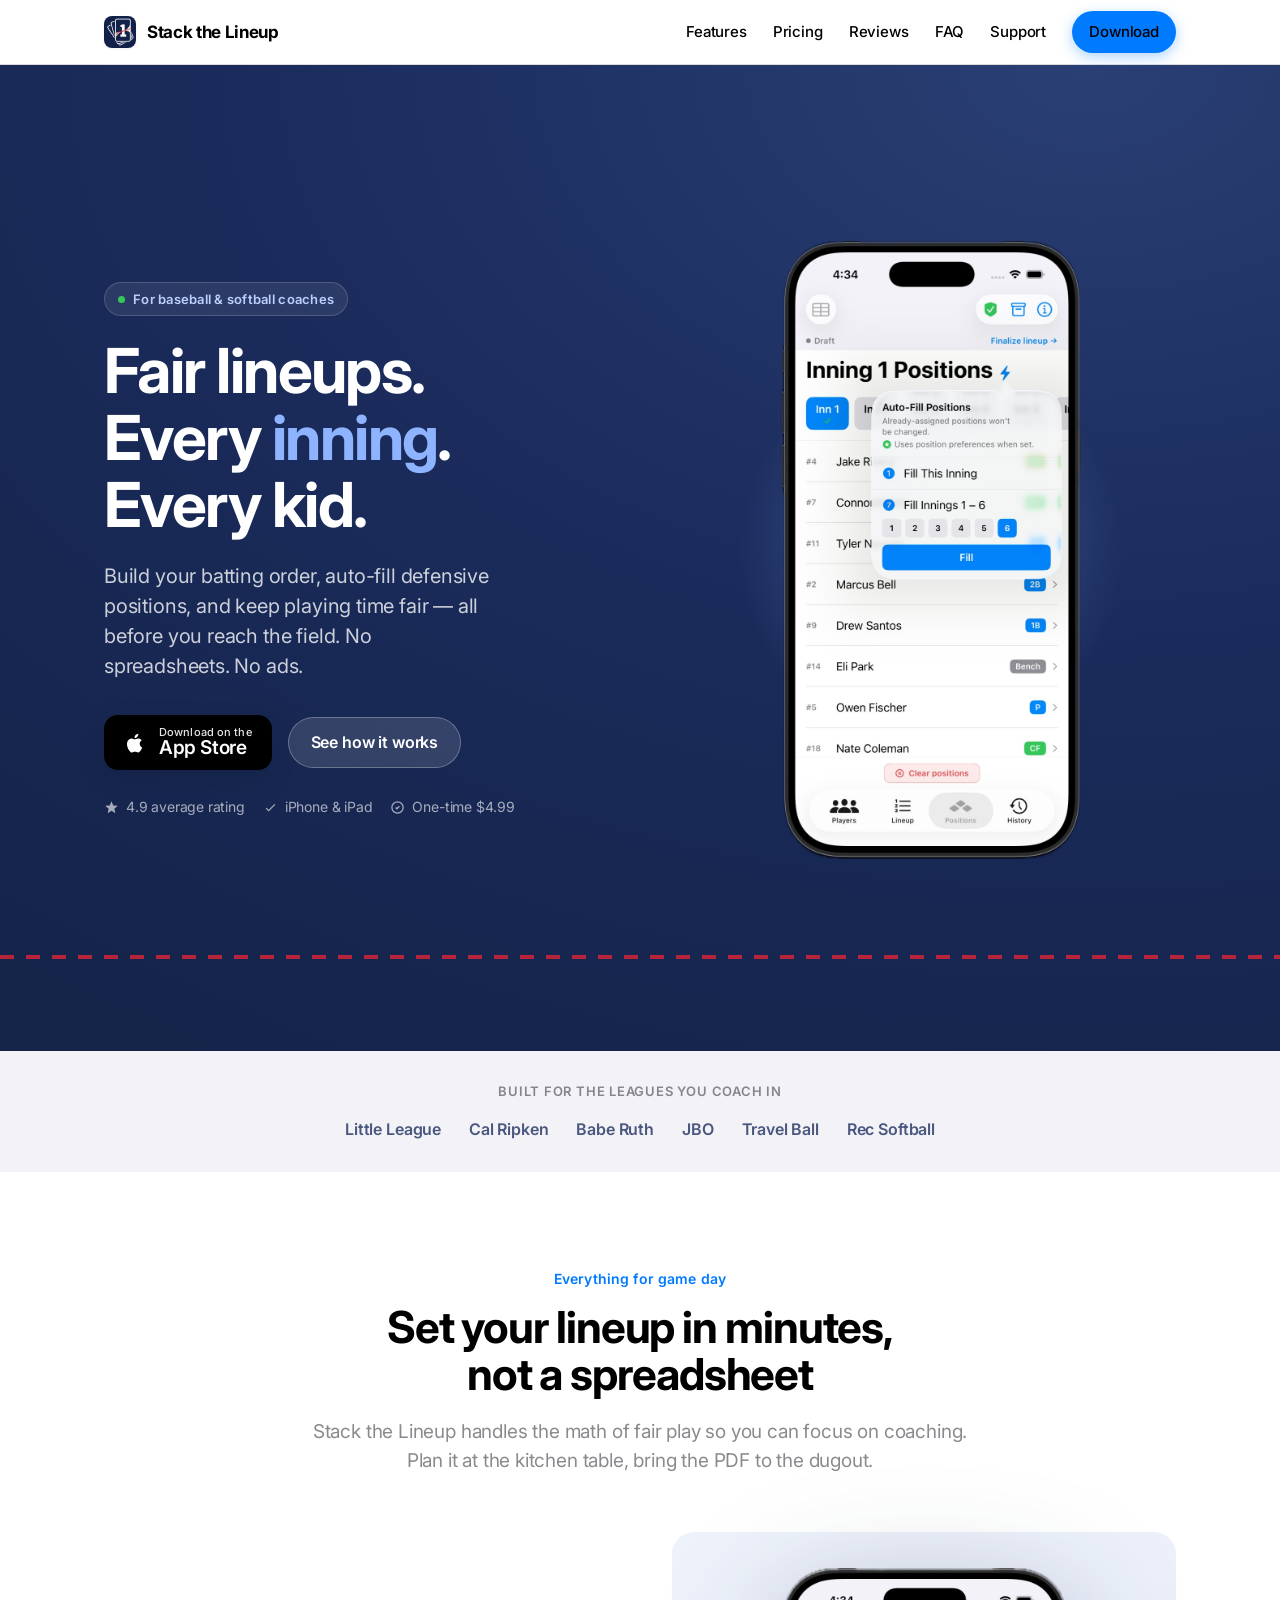
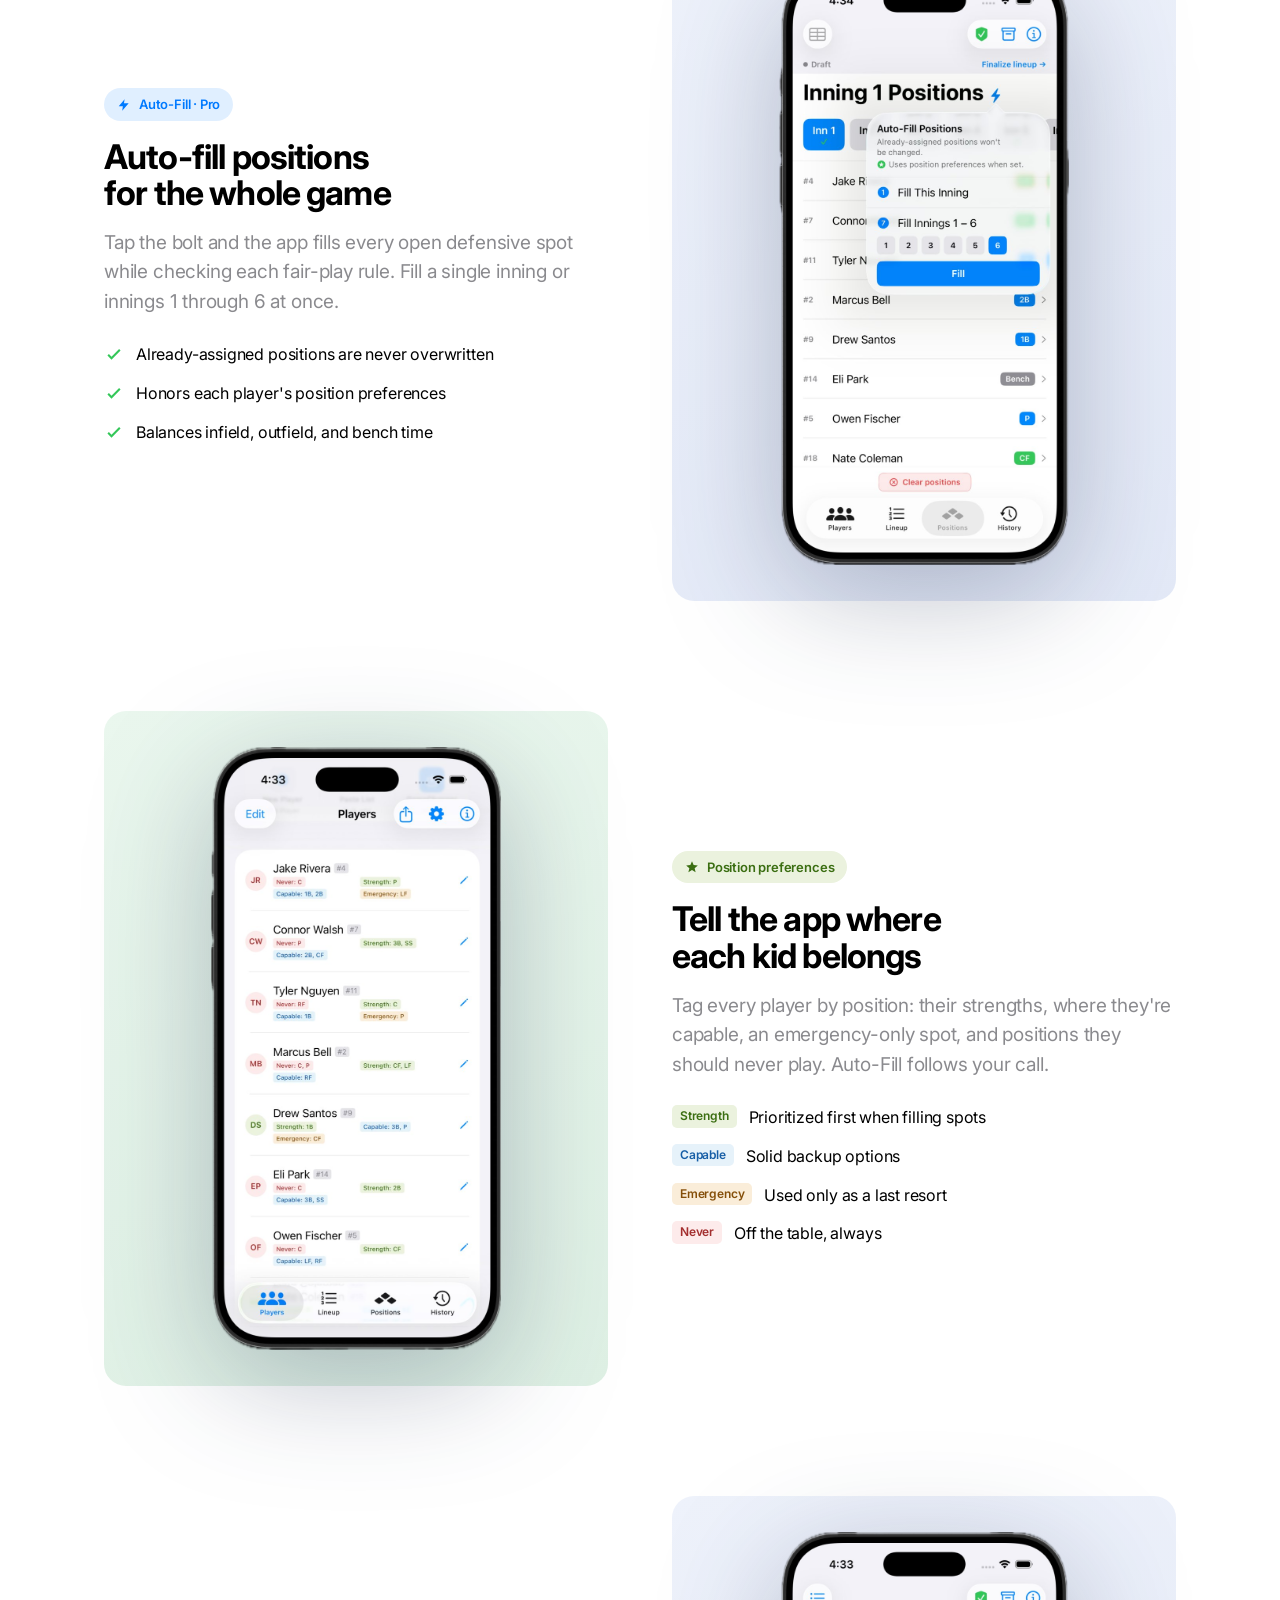
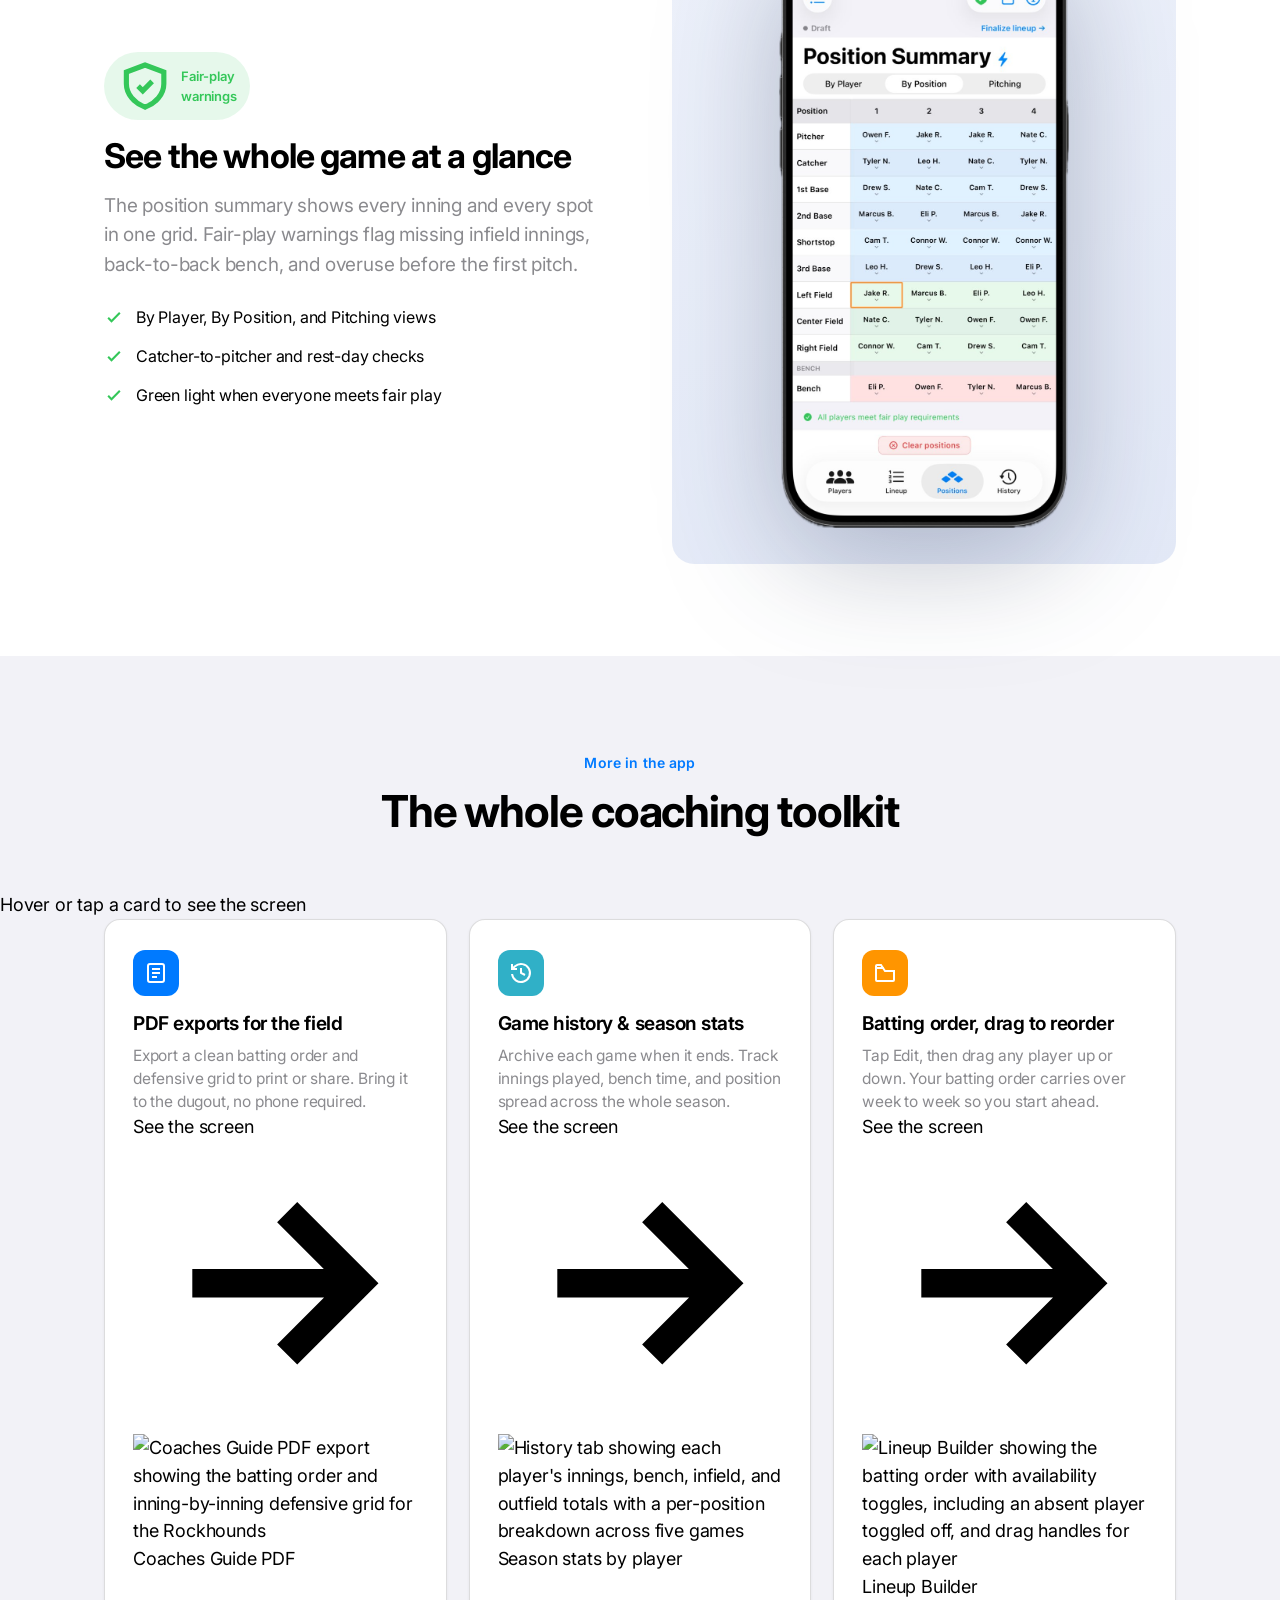
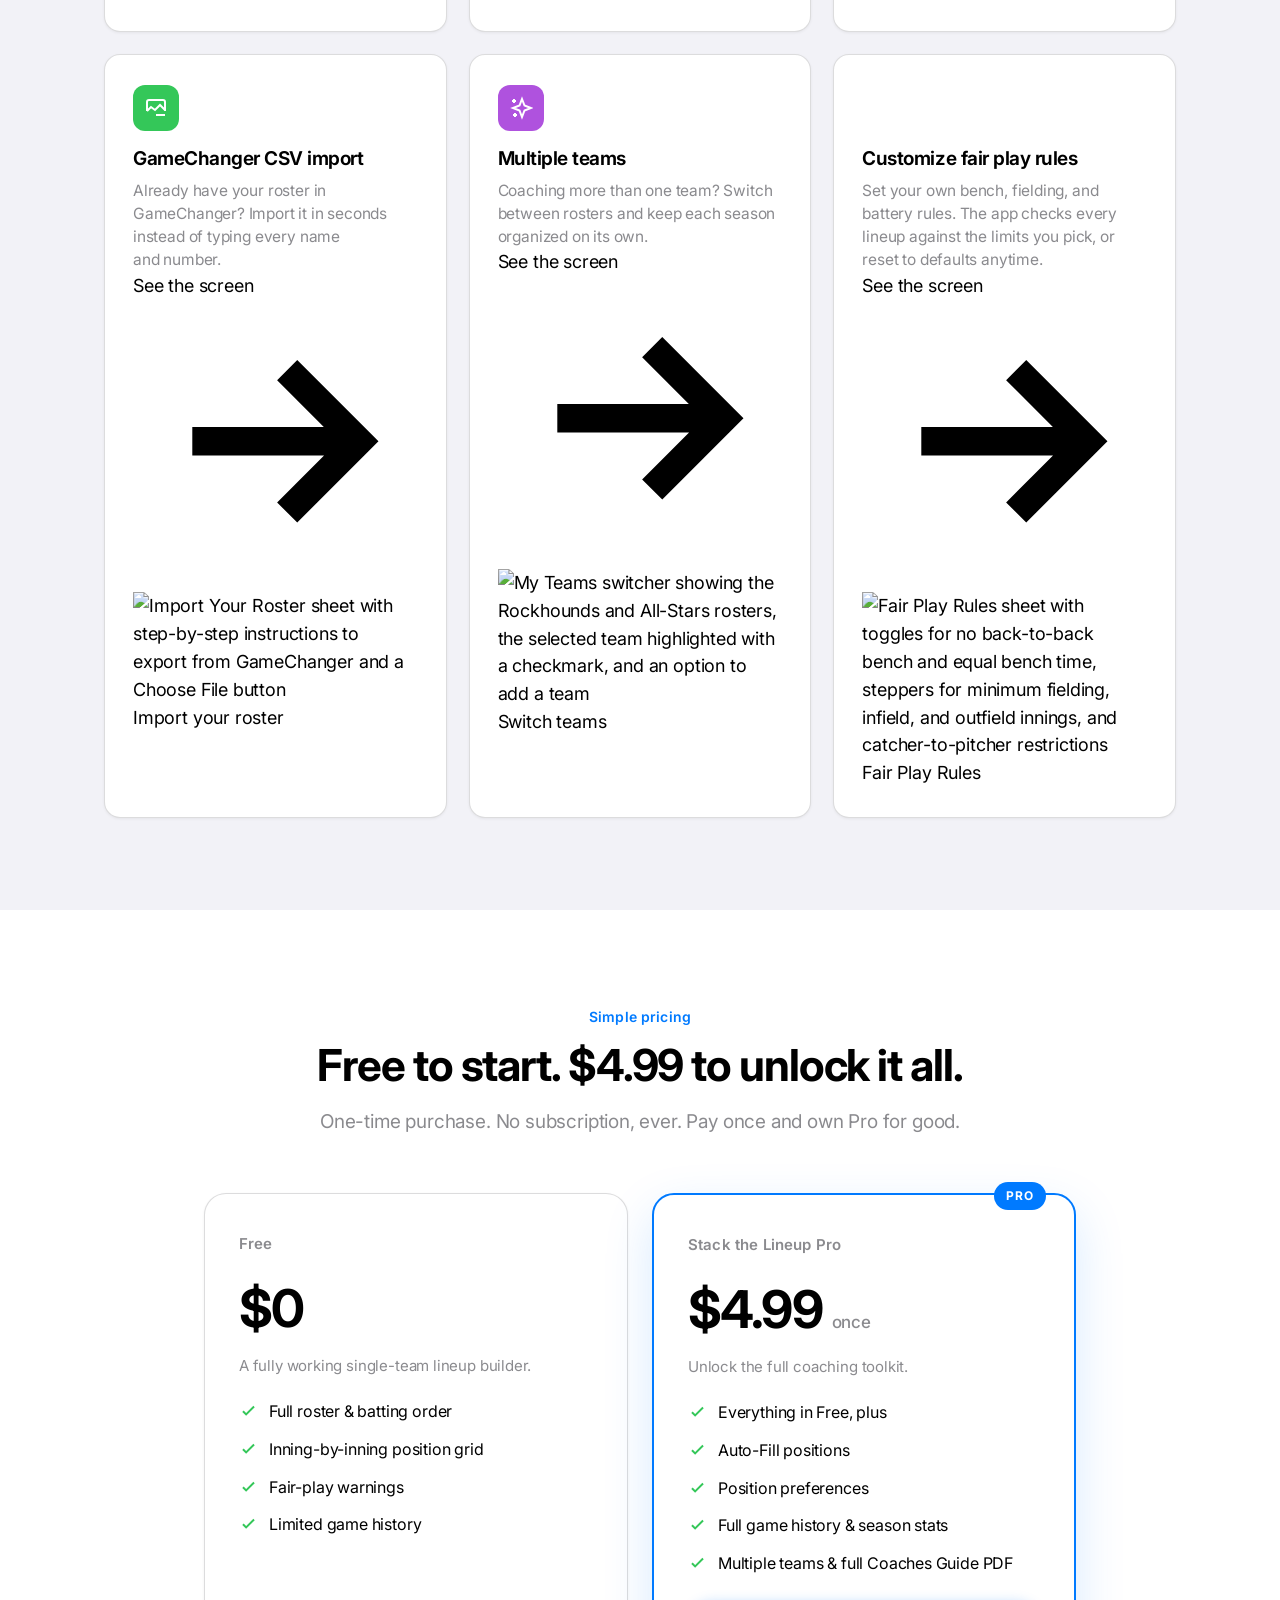
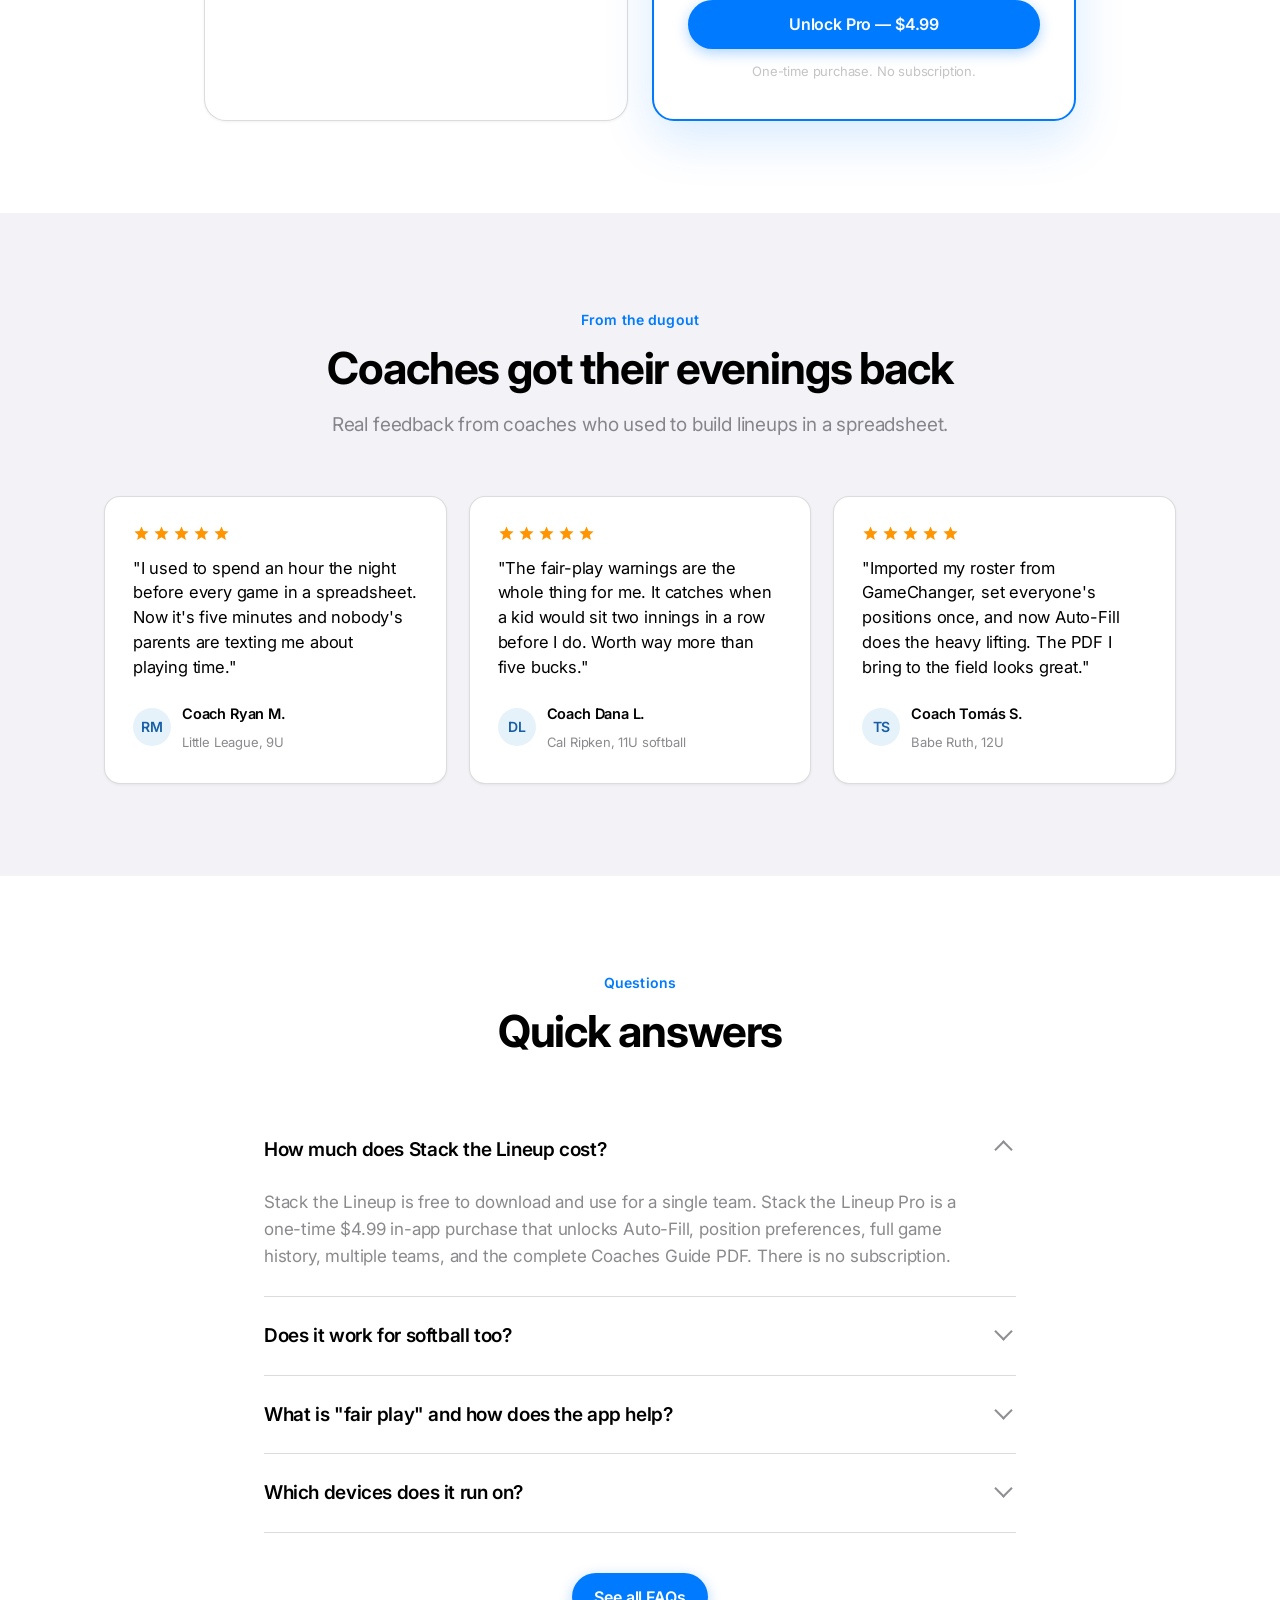
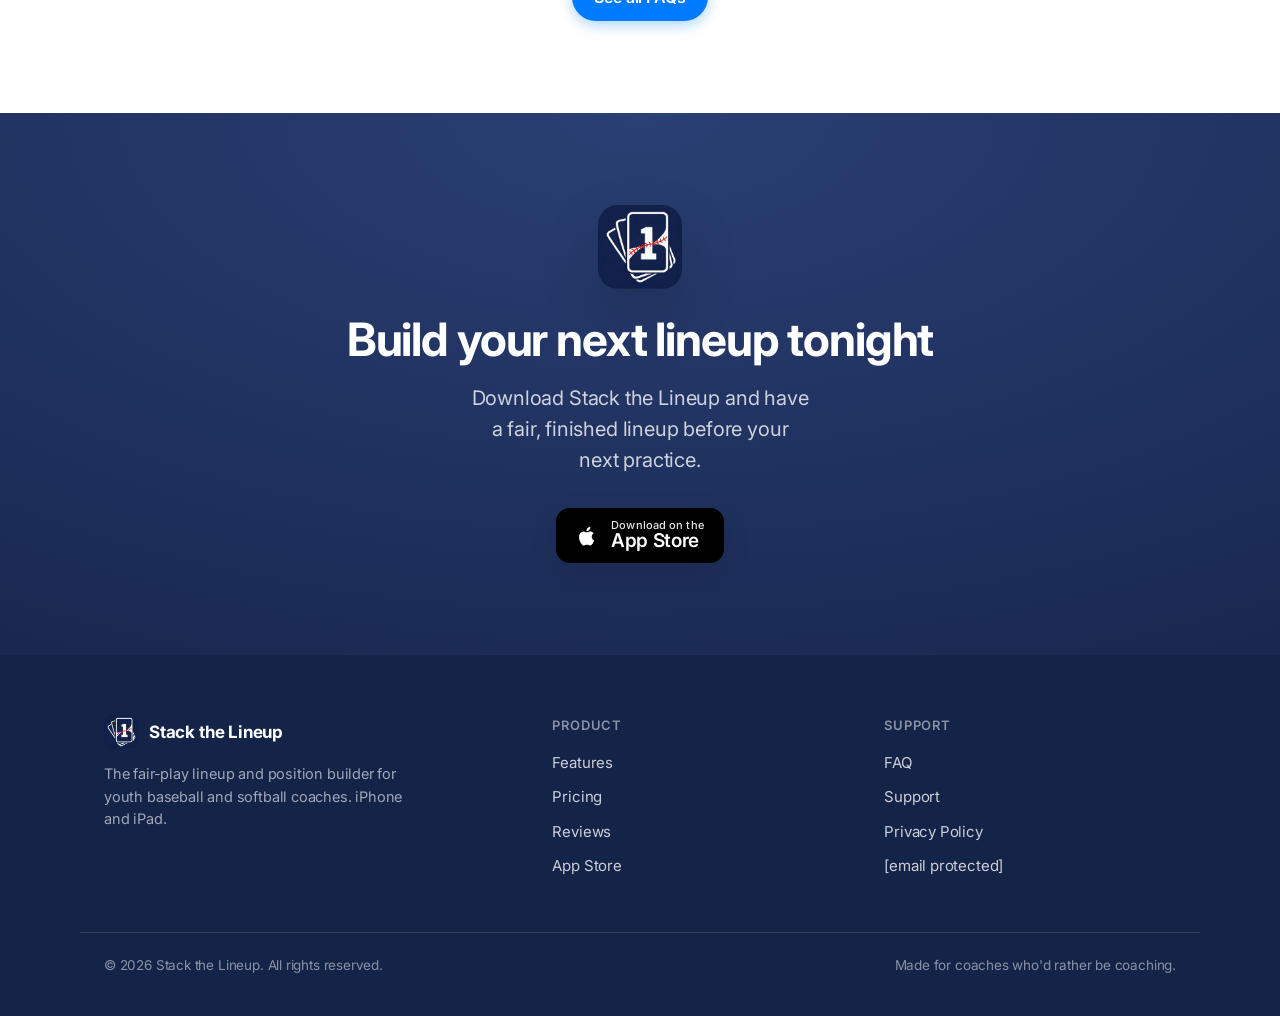
==== commit 39d5fc7b: "Add files via upload" ====
--- a/index.html
+++ b/index.html
@@ -46,7 +46,7 @@
   },
   "aggregateRating": {
     "@type": "AggregateRating",
-    "ratingValue": "5",
+    "ratingValue": "4.9",
     "ratingCount": "47"
   }
 }
@@ -97,7 +97,7 @@
         <a class="btn btn-ghost" href="#features">See how it works</a>
       </div>
       <div class="hero-meta">
-        <span class="pip"><svg viewBox="0 0 24 24" fill="currentColor"><path d="M12 17.27 18.18 21l-1.64-7.03L22 9.24l-7.19-.61L12 2 9.19 8.63 2 9.24l5.46 4.73L5.82 21z"/></svg> 5.0 average rating</span>
+        <span class="pip"><svg viewBox="0 0 24 24" fill="currentColor"><path d="M12 17.27 18.18 21l-1.64-7.03L22 9.24l-7.19-.61L12 2 9.19 8.63 2 9.24l5.46 4.73L5.82 21z"/></svg> 4.9 average rating</span>
         <span class="pip"><svg viewBox="0 0 24 24" fill="none" stroke="currentColor" stroke-width="2"><path d="M5 13l4 4L19 7"/></svg> iPhone &amp; iPad</span>
         <span class="pip"><svg viewBox="0 0 24 24" fill="none" stroke="currentColor" stroke-width="2"><circle cx="12" cy="12" r="9"/><path d="M9 12l2 2 4-4"/></svg> One-time $4.99</span>
       </div>
@@ -204,36 +204,91 @@
     <span class="kicker">More in the app</span>
     <h2>The whole coaching toolkit</h2>
   </div>
+  <p class="mini-hint" aria-hidden="true">Hover or tap a card to see the screen</p>
   <div class="mini-grid">
-    <div class="mini-card">
-      <div class="ic" style="background:var(--ios-blue)"><svg viewBox="0 0 24 24" fill="none" stroke="currentColor" stroke-width="2"><rect x="4" y="3" width="16" height="18" rx="2"/><path d="M8 8h8M8 12h8M8 16h5"/></svg></div>
-      <h4>PDF exports for the field</h4>
-      <p>Export a clean batting order and defensive grid to print or share. Bring it to the dugout, no phone required.</p>
-    </div>
-    <div class="mini-card">
-      <div class="ic" style="background:var(--ios-teal)"><svg viewBox="0 0 24 24" fill="none" stroke="currentColor" stroke-width="2"><path d="M3 3v5h5"/><path d="M3.05 13A9 9 0 1 0 6 5.3L3 8"/><path d="M12 7v5l4 2"/></svg></div>
-      <h4>Game history &amp; season stats</h4>
-      <p>Archive each game when it ends. Track innings played, bench time, and position spread across the whole season.</p>
-    </div>
-    <div class="mini-card">
-      <div class="ic" style="background:var(--ios-orange)"><svg viewBox="0 0 24 24" fill="none" stroke="currentColor" stroke-width="2"><path d="M3 7h7l2 3h9v9a1 1 0 0 1-1 1H4a1 1 0 0 1-1-1z"/><path d="M3 7V5a1 1 0 0 1 1-1h4l2 3"/></svg></div>
-      <h4>Batting order, drag to reorder</h4>
-      <p>Tap Edit, then drag any player up or down. Your batting order carries over week to week so you start ahead.</p>
-    </div>
-    <div class="mini-card">
-      <div class="ic" style="background:var(--ios-green)"><svg viewBox="0 0 24 24" fill="none" stroke="currentColor" stroke-width="2"><path d="M21 15V6a2 2 0 0 0-2-2H5a2 2 0 0 0-2 2v9"/><path d="M3 15l4-4 4 3 5-5 5 5"/><path d="M12 19h9"/></svg></div>
-      <h4>GameChanger CSV import</h4>
-      <p>Already have your roster in GameChanger? Import it in seconds instead of typing every name and number.</p>
-    </div>
-    <div class="mini-card">
-      <div class="ic" style="background:var(--ios-purple)"><svg viewBox="0 0 24 24" fill="none" stroke="currentColor" stroke-width="2"><path d="M5 3v4M3 5h4M6 17v4M4 19h4"/><path d="m13 3 2.5 6.5L22 12l-6.5 2.5L13 21l-2.5-6.5L4 12l6.5-2.5z"/></svg></div>
-      <h4>Multiple teams</h4>
-      <p>Coaching more than one team? Switch between rosters and keep each season organized on its own.</p>
-    </div>
-    <div class="mini-card">
-      <div class="ic" style="background:var(--brand-navy)"><svg viewBox="0 0 24 24" fill="none" stroke="currentColor" stroke-width="2"><circle cx="12" cy="12" r="9"/><path d="M12 8v4M12 16h.01"/></svg></div>
-      <h4>No ads, no clutter</h4>
-      <p>A native iOS app that does one thing well. No accounts to create, no ads between innings, no data to hand over.</p>
+    <div class="mini-card flip" role="button" tabindex="0" aria-label="Preview the PDF export screen">
+      <div class="flip-inner">
+        <div class="flip-front">
+          <div class="ic" style="background:var(--ios-blue)"><svg viewBox="0 0 24 24" fill="none" stroke="currentColor" stroke-width="2"><rect x="4" y="3" width="16" height="18" rx="2"/><path d="M8 8h8M8 12h8M8 16h5"/></svg></div>
+          <h4>PDF exports for the field</h4>
+          <p>Export a clean batting order and defensive grid to print or share. Bring it to the dugout, no phone required.</p>
+          <span class="flip-hint">See the screen <svg viewBox="0 0 24 24" fill="none" stroke="currentColor" stroke-width="2.4"><path d="M5 12h14M13 6l6 6-6 6"/></svg></span>
+        </div>
+        <div class="flip-back" style="--tint:var(--ios-blue)">
+          <img src="assets/screen-pdf.png" alt="Coaches Guide PDF export showing the batting order and inning-by-inning defensive grid for the Rockhounds" />
+          <span class="flip-back-label">Coaches Guide PDF</span>
+        </div>
+      </div>
+    </div>
+    <div class="mini-card flip" role="button" tabindex="0" aria-label="Preview the game history screen">
+      <div class="flip-inner">
+        <div class="flip-front">
+          <div class="ic" style="background:var(--ios-teal)"><svg viewBox="0 0 24 24" fill="none" stroke="currentColor" stroke-width="2"><path d="M3 3v5h5"/><path d="M3.05 13A9 9 0 1 0 6 5.3L3 8"/><path d="M12 7v5l4 2"/></svg></div>
+          <h4>Game history &amp; season stats</h4>
+          <p>Archive each game when it ends. Track innings played, bench time, and position spread across the whole season.</p>
+          <span class="flip-hint">See the screen <svg viewBox="0 0 24 24" fill="none" stroke="currentColor" stroke-width="2.4"><path d="M5 12h14M13 6l6 6-6 6"/></svg></span>
+        </div>
+        <div class="flip-back" style="--tint:var(--ios-teal)">
+          <img src="assets/screen-history.png" alt="History tab showing each player's innings, bench, infield, and outfield totals with a per-position breakdown across five games" />
+          <span class="flip-back-label">Season stats by player</span>
+        </div>
+      </div>
+    </div>
+    <div class="mini-card flip" role="button" tabindex="0" aria-label="Preview the batting order screen">
+      <div class="flip-inner">
+        <div class="flip-front">
+          <div class="ic" style="background:var(--ios-orange)"><svg viewBox="0 0 24 24" fill="none" stroke="currentColor" stroke-width="2"><path d="M3 7h7l2 3h9v9a1 1 0 0 1-1 1H4a1 1 0 0 1-1-1z"/><path d="M3 7V5a1 1 0 0 1 1-1h4l2 3"/></svg></div>
+          <h4>Batting order, drag to reorder</h4>
+          <p>Tap Edit, then drag any player up or down. Your batting order carries over week to week so you start ahead.</p>
+          <span class="flip-hint">See the screen <svg viewBox="0 0 24 24" fill="none" stroke="currentColor" stroke-width="2.4"><path d="M5 12h14M13 6l6 6-6 6"/></svg></span>
+        </div>
+        <div class="flip-back tall" style="--tint:var(--ios-orange)">
+          <img src="assets/screen-lineup.png" alt="Lineup Builder showing the batting order with availability toggles, including an absent player toggled off, and drag handles for each player" />
+          <span class="flip-back-label">Lineup Builder</span>
+        </div>
+      </div>
+    </div>
+    <div class="mini-card flip" role="button" tabindex="0" aria-label="Preview the GameChanger import screen">
+      <div class="flip-inner">
+        <div class="flip-front">
+          <div class="ic" style="background:var(--ios-green)"><svg viewBox="0 0 24 24" fill="none" stroke="currentColor" stroke-width="2"><path d="M21 15V6a2 2 0 0 0-2-2H5a2 2 0 0 0-2 2v9"/><path d="M3 15l4-4 4 3 5-5 5 5"/><path d="M12 19h9"/></svg></div>
+          <h4>GameChanger CSV import</h4>
+          <p>Already have your roster in GameChanger? Import it in seconds instead of typing every name and number.</p>
+          <span class="flip-hint">See the screen <svg viewBox="0 0 24 24" fill="none" stroke="currentColor" stroke-width="2.4"><path d="M5 12h14M13 6l6 6-6 6"/></svg></span>
+        </div>
+        <div class="flip-back" style="--tint:var(--ios-green)">
+          <img src="assets/screen-gamechanger.png" alt="Import Your Roster sheet with step-by-step instructions to export from GameChanger and a Choose File button" />
+          <span class="flip-back-label">Import your roster</span>
+        </div>
+      </div>
+    </div>
+    <div class="mini-card flip" role="button" tabindex="0" aria-label="Preview the multiple teams screen">
+      <div class="flip-inner">
+        <div class="flip-front">
+          <div class="ic" style="background:var(--ios-purple)"><svg viewBox="0 0 24 24" fill="none" stroke="currentColor" stroke-width="2"><path d="M5 3v4M3 5h4M6 17v4M4 19h4"/><path d="m13 3 2.5 6.5L22 12l-6.5 2.5L13 21l-2.5-6.5L4 12l6.5-2.5z"/></svg></div>
+          <h4>Multiple teams</h4>
+          <p>Coaching more than one team? Switch between rosters and keep each season organized on its own.</p>
+          <span class="flip-hint">See the screen <svg viewBox="0 0 24 24" fill="none" stroke="currentColor" stroke-width="2.4"><path d="M5 12h14M13 6l6 6-6 6"/></svg></span>
+        </div>
+        <div class="flip-back tall" style="--tint:var(--ios-purple)">
+          <img src="assets/screen-teams.png" alt="My Teams switcher showing the Rockhounds and All-Stars rosters, the selected team highlighted with a checkmark, and an option to add a team" />
+          <span class="flip-back-label">Switch teams</span>
+        </div>
+      </div>
+    </div>
+    <div class="mini-card flip" role="button" tabindex="0" aria-label="Preview the fair play rules screen">
+      <div class="flip-inner">
+        <div class="flip-front">
+          <div class="ic" style="background:var(--ios-indigo)"><svg viewBox="0 0 24 24" fill="none" stroke="currentColor" stroke-width="2"><path d="M4 6h8M16 6h4M4 12h4M12 12h8M4 18h12M18 18h2"/><circle cx="14" cy="6" r="2"/><circle cx="10" cy="12" r="2"/><circle cx="16" cy="18" r="2"/></svg></div>
+          <h4>Customize fair play rules</h4>
+          <p>Set your own bench, fielding, and battery rules. The app checks every lineup against the limits you pick, or reset to defaults anytime.</p>
+          <span class="flip-hint">See the screen <svg viewBox="0 0 24 24" fill="none" stroke="currentColor" stroke-width="2.4"><path d="M5 12h14M13 6l6 6-6 6"/></svg></span>
+        </div>
+        <div class="flip-back" style="--tint:var(--ios-indigo)">
+          <img src="assets/screen-fairplay.png" alt="Fair Play Rules sheet with toggles for no back-to-back bench and equal bench time, steppers for minimum fielding, infield, and outfield innings, and catcher-to-pitcher restrictions" />
+          <span class="flip-back-label">Fair Play Rules</span>
+        </div>
+      </div>
     </div>
   </div>
 </section>
@@ -291,8 +346,8 @@
         <svg viewBox="0 0 24 24" fill="currentColor"><path d="M12 17.27 18.18 21l-1.64-7.03L22 9.24l-7.19-.61L12 2 9.19 8.63 2 9.24l5.46 4.73L5.82 21z"/></svg>
         <svg viewBox="0 0 24 24" fill="currentColor"><path d="M12 17.27 18.18 21l-1.64-7.03L22 9.24l-7.19-.61L12 2 9.19 8.63 2 9.24l5.46 4.73L5.82 21z"/></svg>
       </div>
-      <p>"I used to spend an hour the night before every game in a spreadsheet. Now it's five minutes and I go into the game with confidence."</p>
-      <figcaption class="who"><span class="av">RM</span><span><span class="nm">Coach Ryan M.</span><br /><span class="rl">Little League, 10U</span></span></figcaption>
+      <p>"I used to spend an hour the night before every game in a spreadsheet. Now it's five minutes and nobody's parents are texting me about playing time."</p>
+      <figcaption class="who"><span class="av">RM</span><span><span class="nm">Coach Ryan M.</span><br /><span class="rl">Little League, 9U</span></span></figcaption>
     </figure>
     <figure class="quote" style="margin:0">
       <div class="stars" aria-label="5 out of 5 stars">
@@ -302,8 +357,8 @@
         <svg viewBox="0 0 24 24" fill="currentColor"><path d="M12 17.27 18.18 21l-1.64-7.03L22 9.24l-7.19-.61L12 2 9.19 8.63 2 9.24l5.46 4.73L5.82 21z"/></svg>
         <svg viewBox="0 0 24 24" fill="currentColor"><path d="M12 17.27 18.18 21l-1.64-7.03L22 9.24l-7.19-.61L12 2 9.19 8.63 2 9.24l5.46 4.73L5.82 21z"/></svg>
       </div>
-      <p>"The fair-play warnings are the whole thing for me. It catches when I miss putting a kid in the infield when I'm dead tired just trying to put together a lineup. Worth way more than five bucks."</p>
-      <figcaption class="who"><span class="av">DL</span><span><span class="nm">Coach Dana L.</span><br /><span class="rl">Cal Ripken, 8U softball</span></span></figcaption>
+      <p>"The fair-play warnings are the whole thing for me. It catches when a kid would sit two innings in a row before I do. Worth way more than five bucks."</p>
+      <figcaption class="who"><span class="av">DL</span><span><span class="nm">Coach Dana L.</span><br /><span class="rl">Cal Ripken, 11U softball</span></span></figcaption>
     </figure>
     <figure class="quote" style="margin:0">
       <div class="stars" aria-label="5 out of 5 stars">
@@ -353,7 +408,7 @@
   <div class="narrow">
     <img class="icon-lg" src="assets/app-icon.png" alt="Stack the Lineup app icon" />
     <h2>Build your next lineup tonight</h2>
-    <p>Download Stack the Lineup and have a fair, finished lineup before your next game.</p>
+    <p>Download Stack the Lineup and have a fair, finished lineup before your next practice.</p>
     <a class="appstore-btn" href="https://apps.apple.com/us/app/stack-the-lineup/id6760155245" aria-label="Download on the App Store" style="margin:0 auto">
       <svg viewBox="0 0 24 24" fill="currentColor" aria-hidden="true"><path d="M16.36 12.78c-.02-2.18 1.78-3.23 1.86-3.28-1.01-1.48-2.59-1.69-3.15-1.71-1.34-.14-2.62.79-3.3.79-.68 0-1.73-.77-2.84-.75-1.46.02-2.81.85-3.56 2.16-1.52 2.64-.39 6.54 1.09 8.68.72 1.05 1.58 2.22 2.71 2.18 1.09-.04 1.5-.7 2.81-.7 1.31 0 1.68.7 2.83.68 1.17-.02 1.91-1.06 2.62-2.12.83-1.21 1.17-2.39 1.19-2.45-.03-.01-2.28-.87-2.3-3.46zM14.2 6.18c.6-.73 1.01-1.74.9-2.75-.87.04-1.92.58-2.54 1.3-.55.64-1.04 1.67-.91 2.65.97.08 1.96-.49 2.55-1.2z"/></svg>
       <span class="as-text"><span class="as-small">Download on the</span><span class="as-big">App Store</span></span>
@@ -380,7 +435,7 @@
       <a href="faq.html">FAQ</a>
       <a href="support.html">Support</a>
       <a href="privacy.html">Privacy Policy</a>
-      <a href="mailto:support@stackthelineup.com">support@stackthelineup.com</a>
+      <a href="/cdn-cgi/l/email-protection#d6a5a3a6a6b9a4a296a5a2b7b5bda2beb3babfb8b3a3a6f8b5b9bb"><span class="__cf_email__" data-cfemail="a0d3d5d0d0cfd2d4e0d3d4c1c3cbd4c8c5ccc9cec5d5d08ec3cfcd">[email&#160;protected]</span></a>
     </div>
   </div>
   <div class="footer-bottom">
@@ -389,5 +444,15 @@
   </div>
 </footer>
 
+<script data-cfasync="false" src="/cdn-cgi/scripts/5c5dd728/cloudflare-static/email-decode.min.js"></script><script>
+  document.querySelectorAll('.mini-card.flip').forEach(function (card) {
+    function toggle() { card.classList.toggle('is-flipped'); }
+    card.addEventListener('click', toggle);
+    card.addEventListener('keydown', function (e) {
+      if (e.key === 'Enter' || e.key === ' ') { e.preventDefault(); toggle(); }
+    });
+  });
+</script>
+
 </body>
 </html>
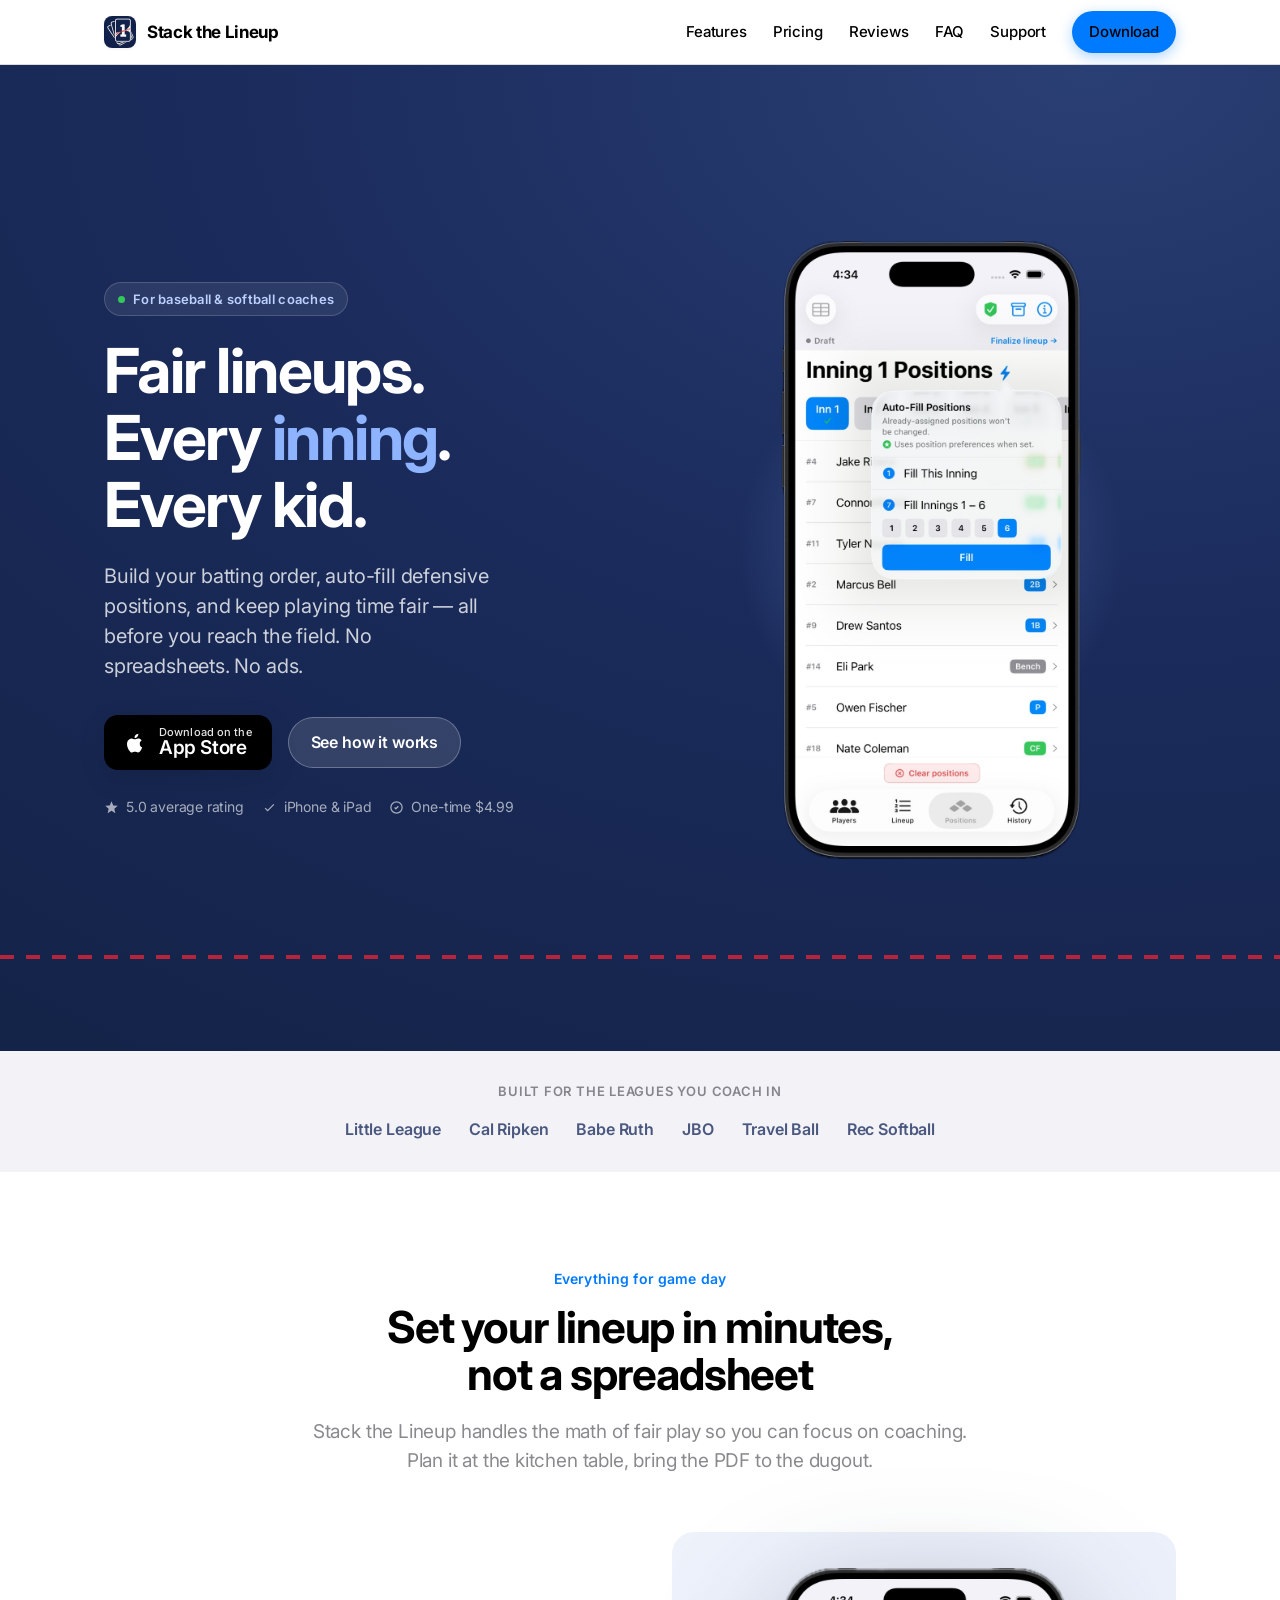
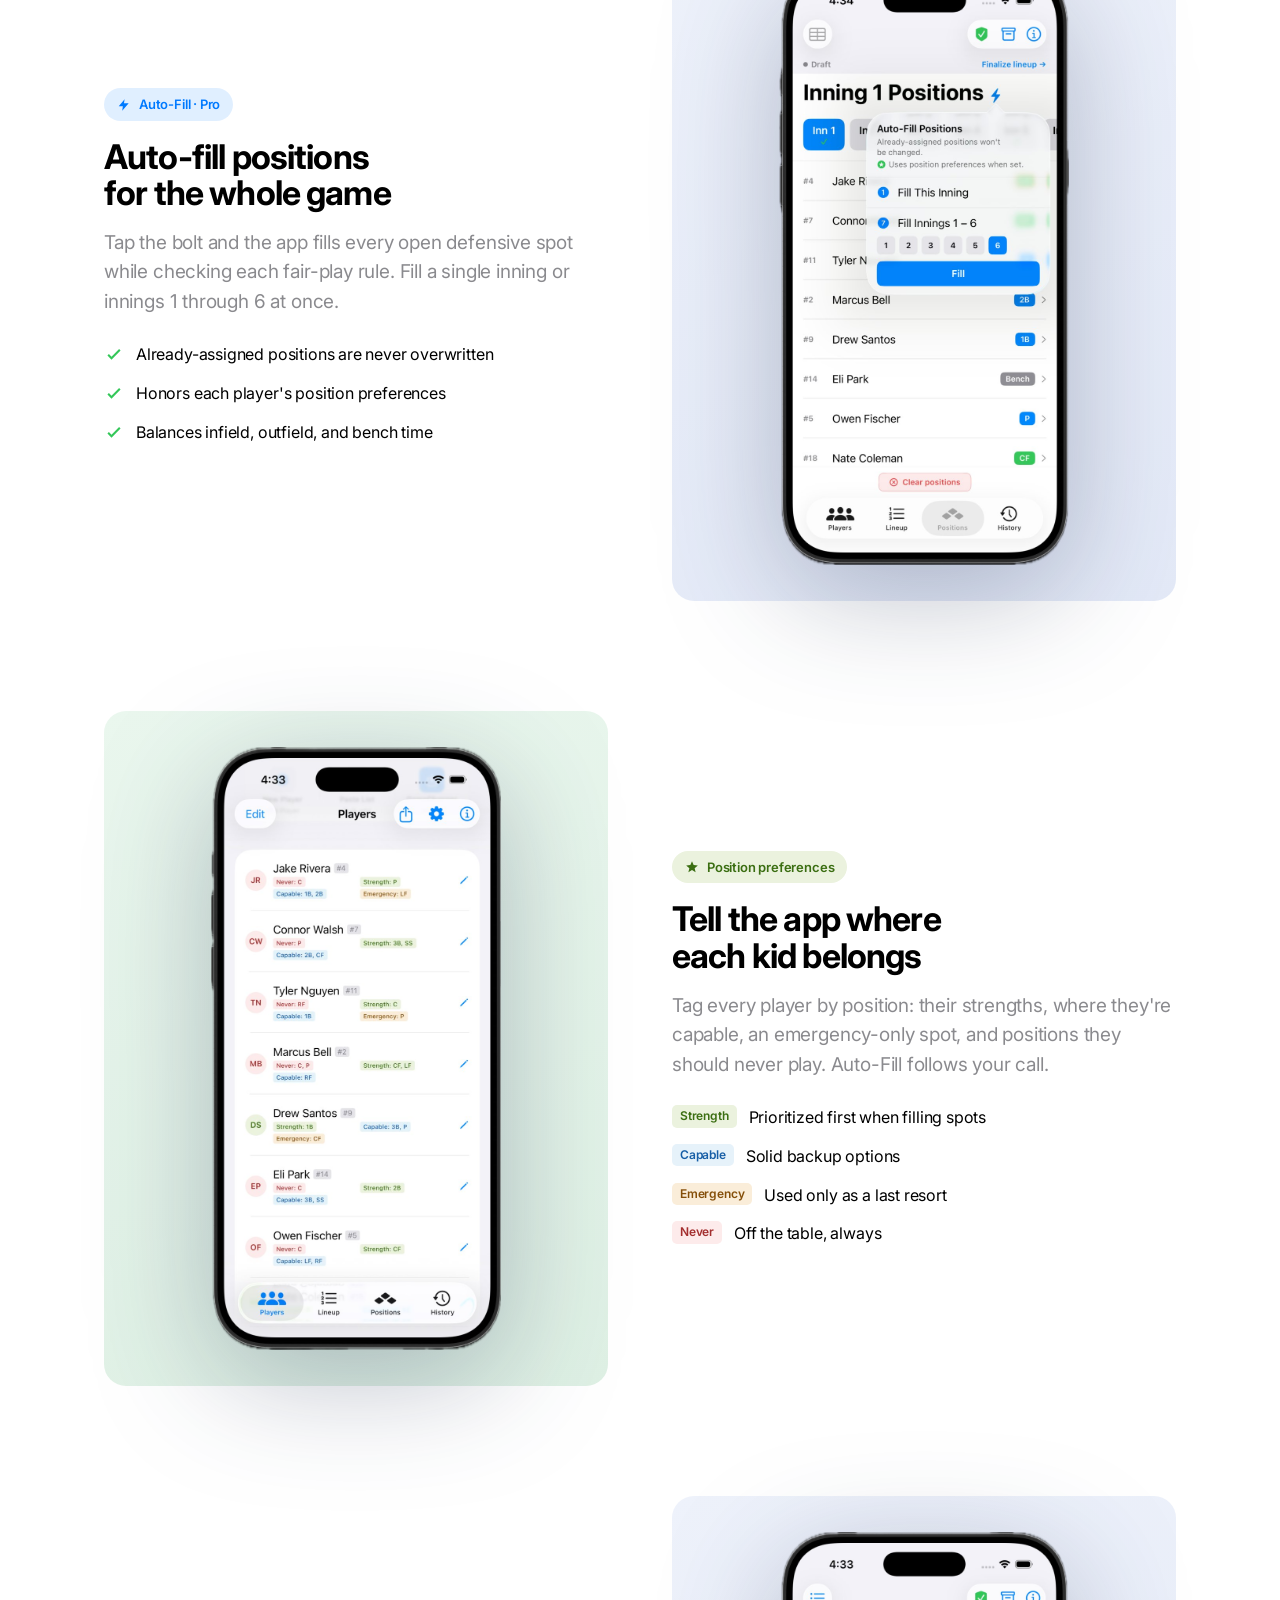
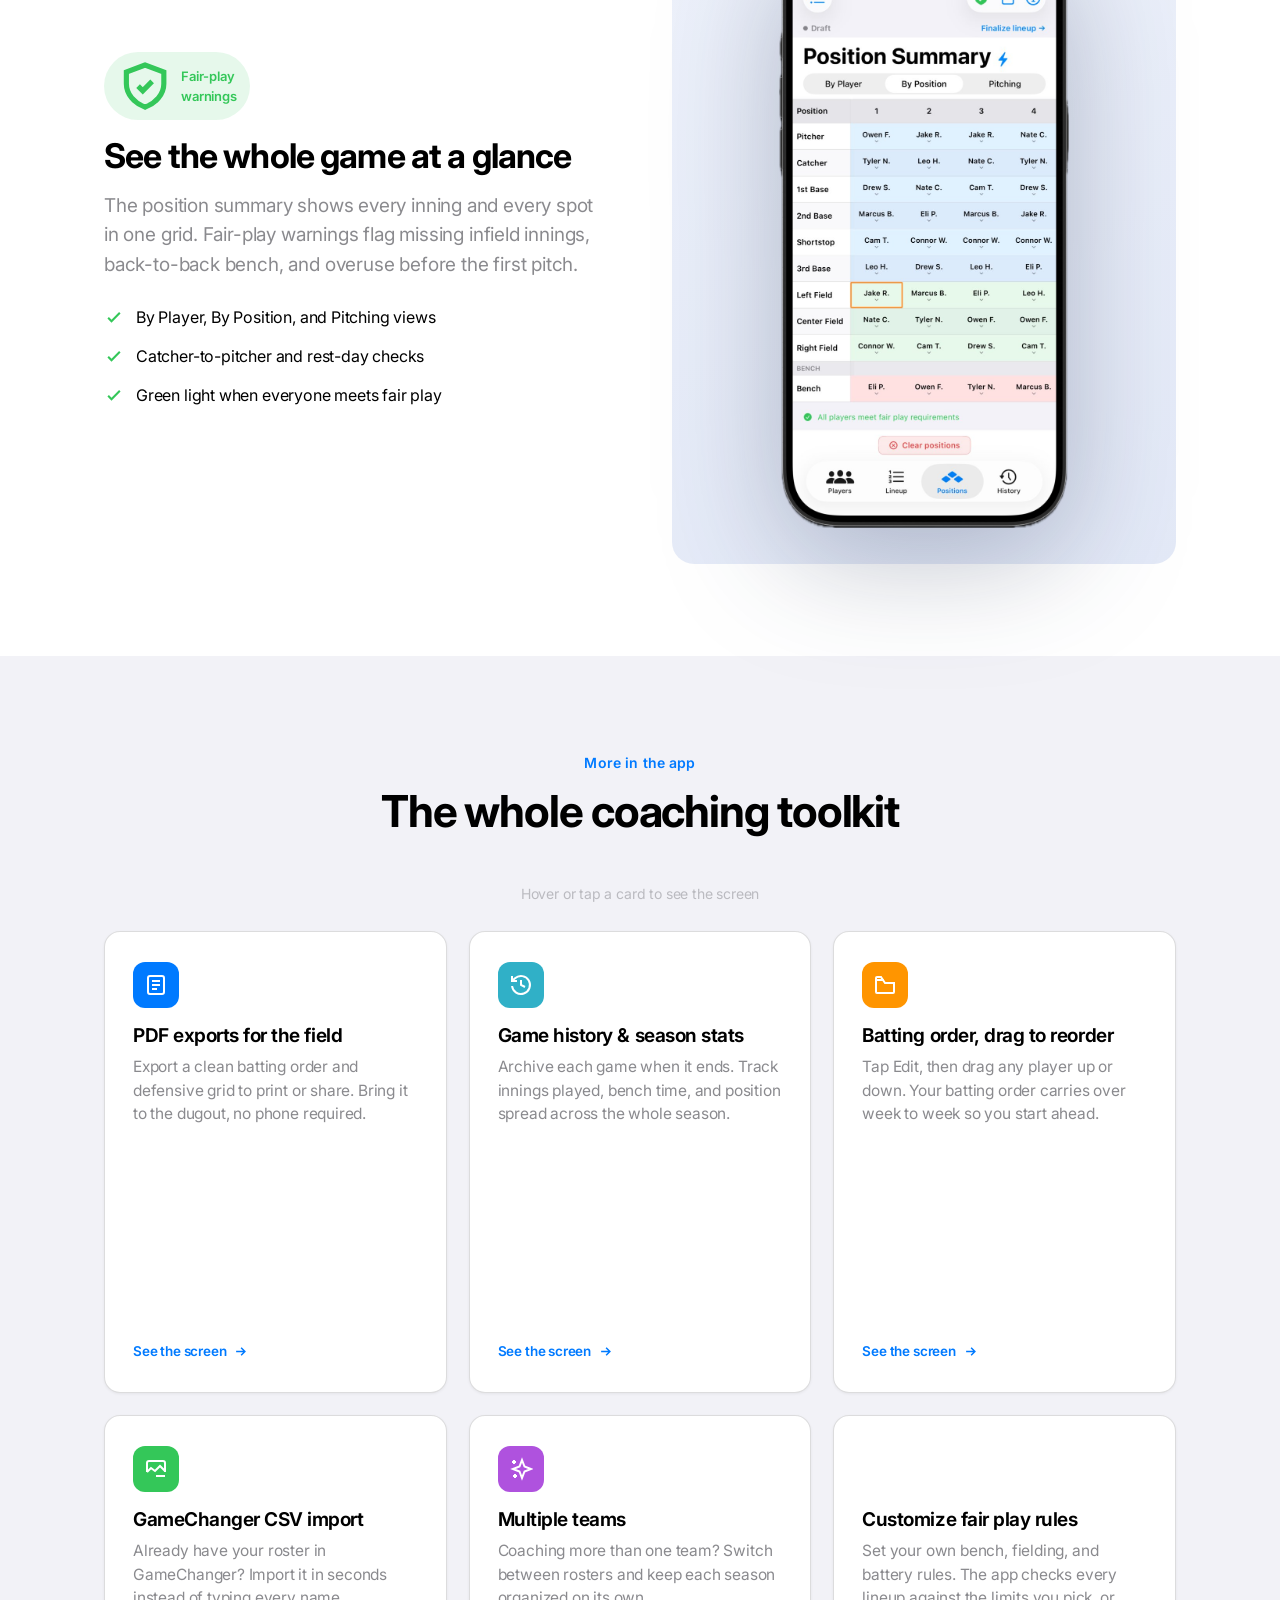
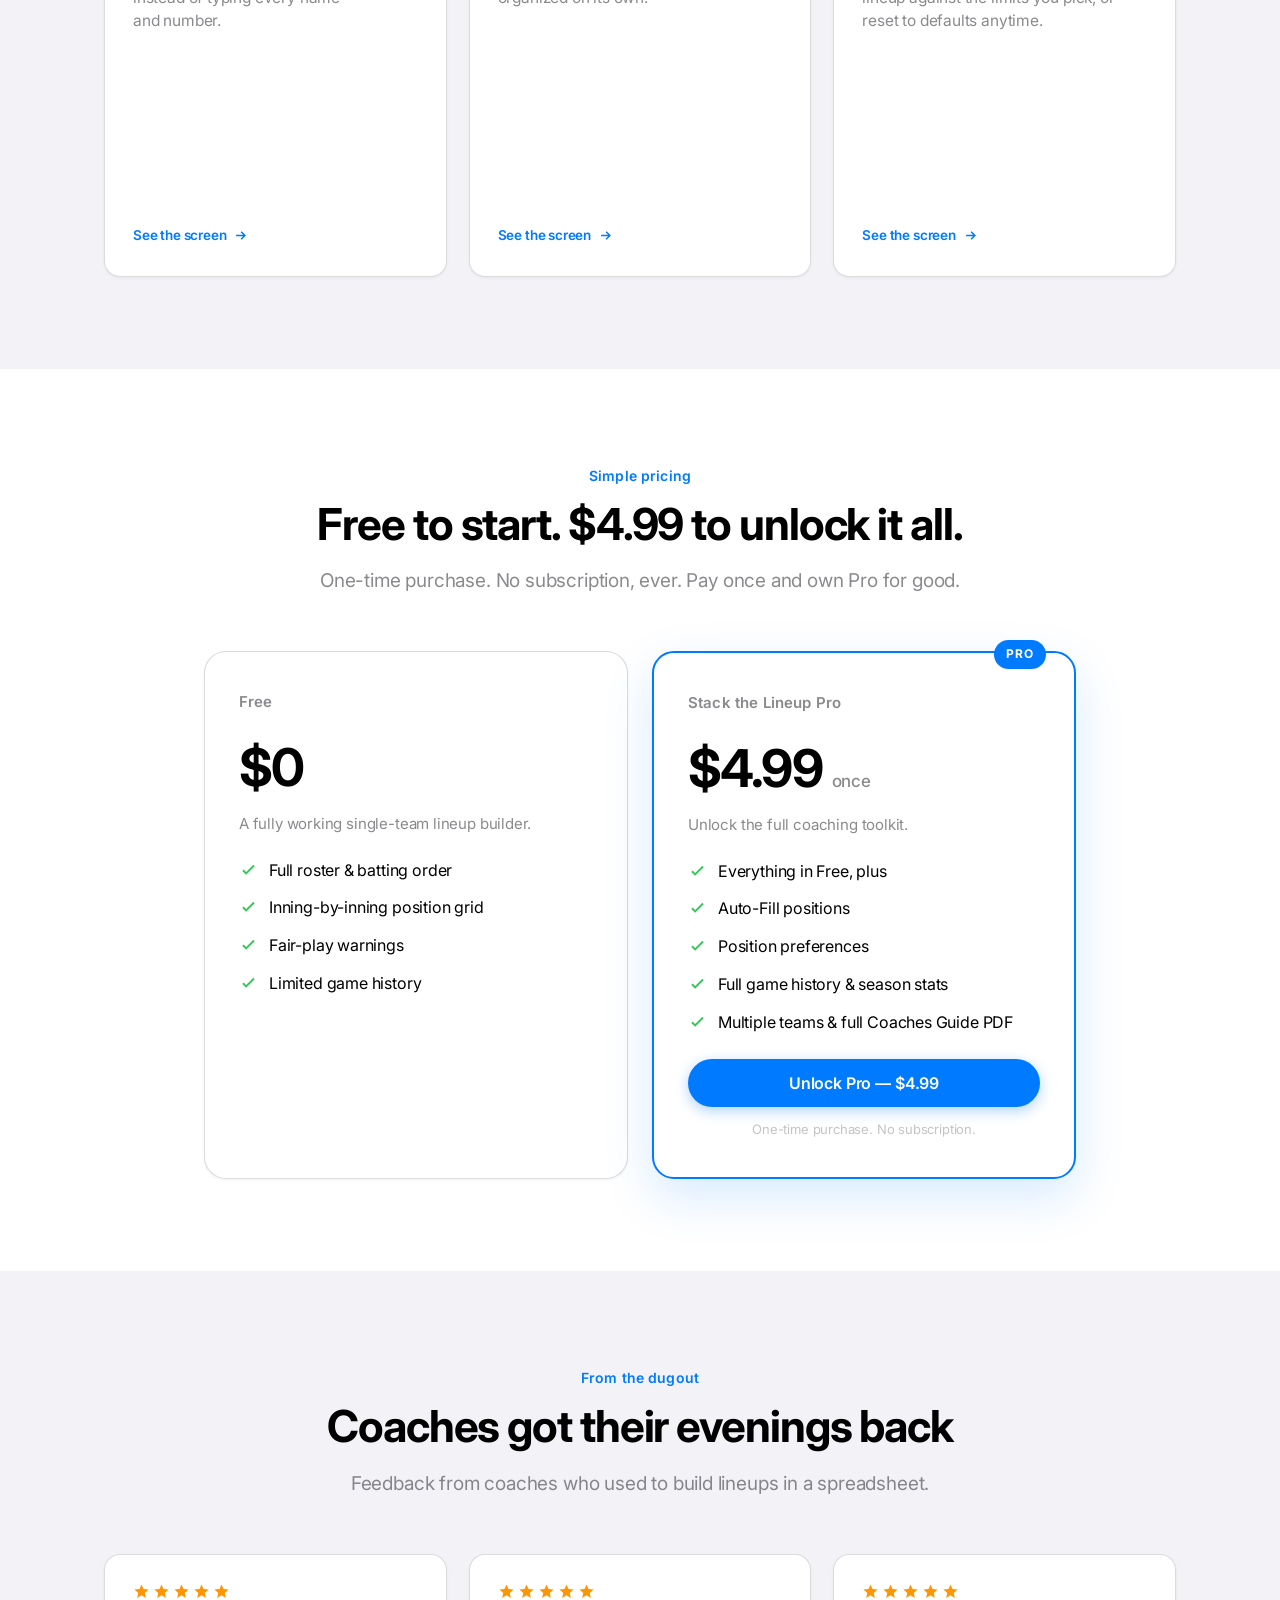
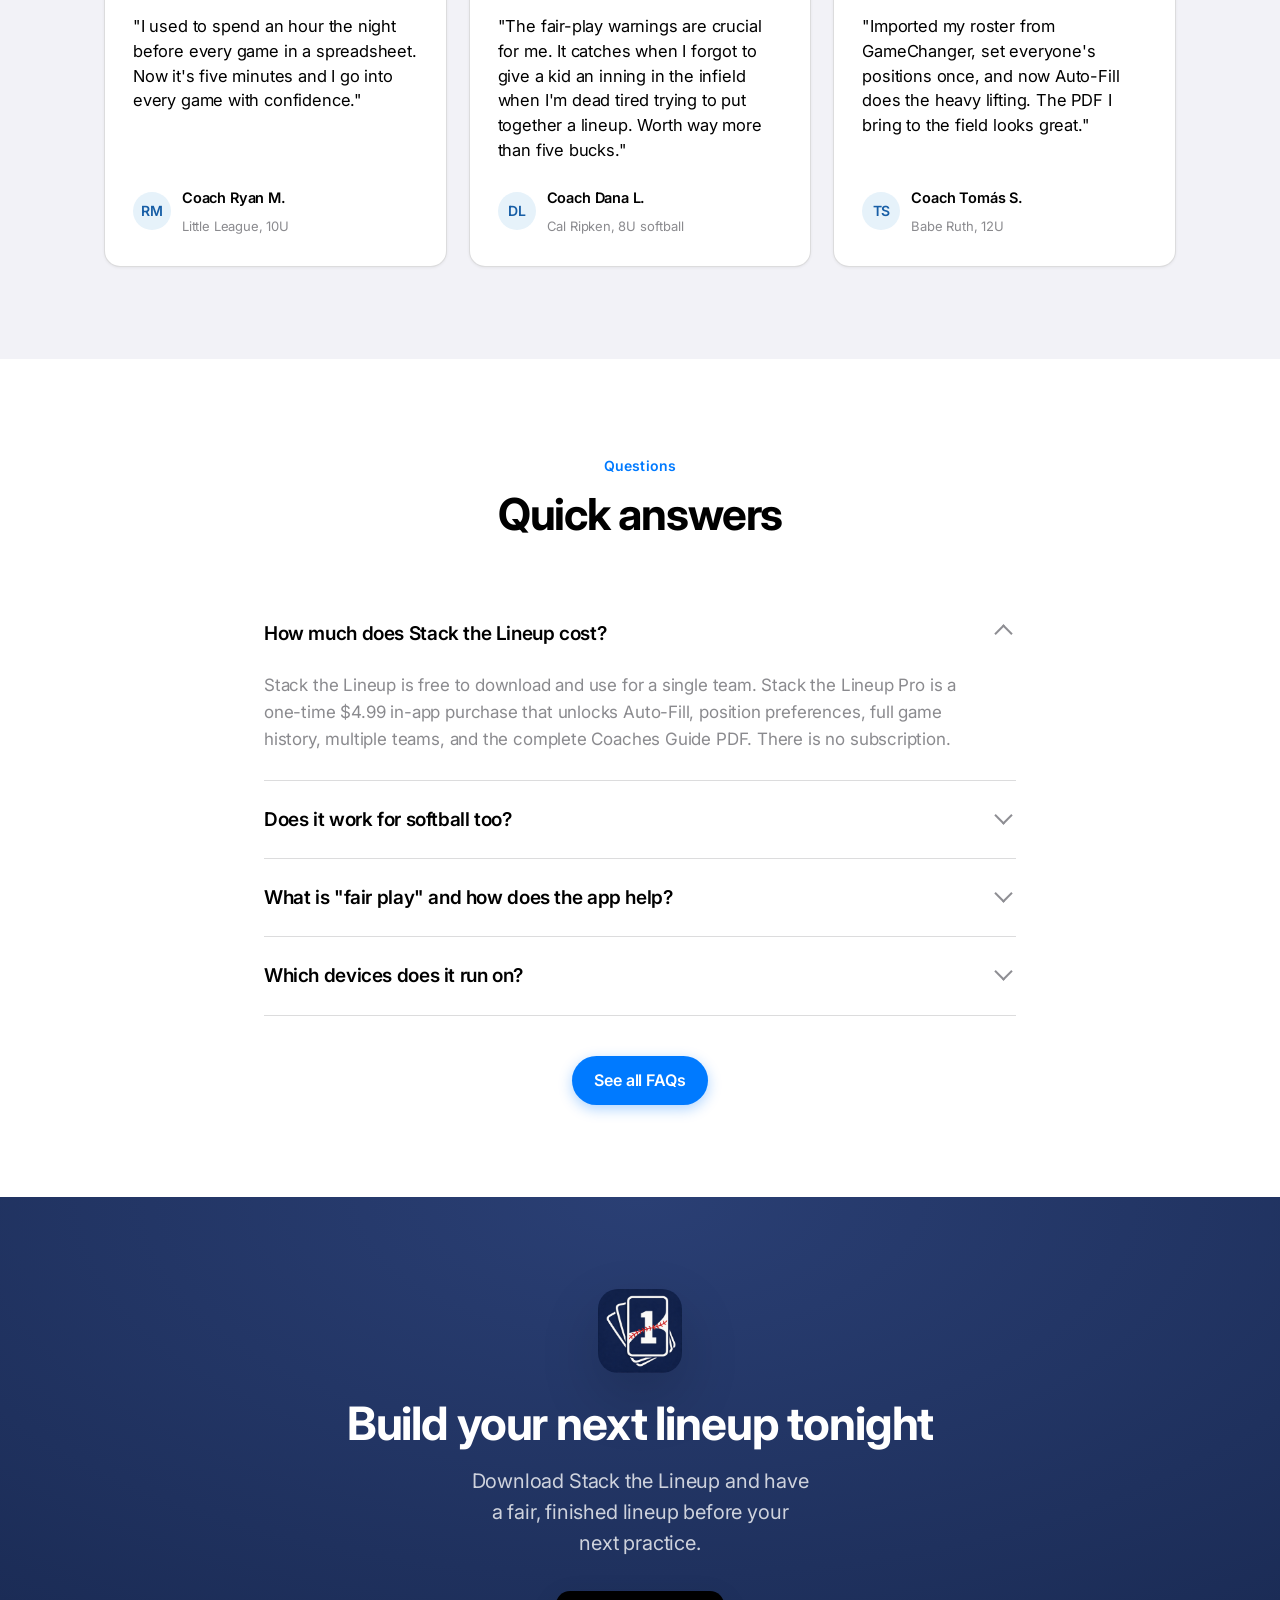
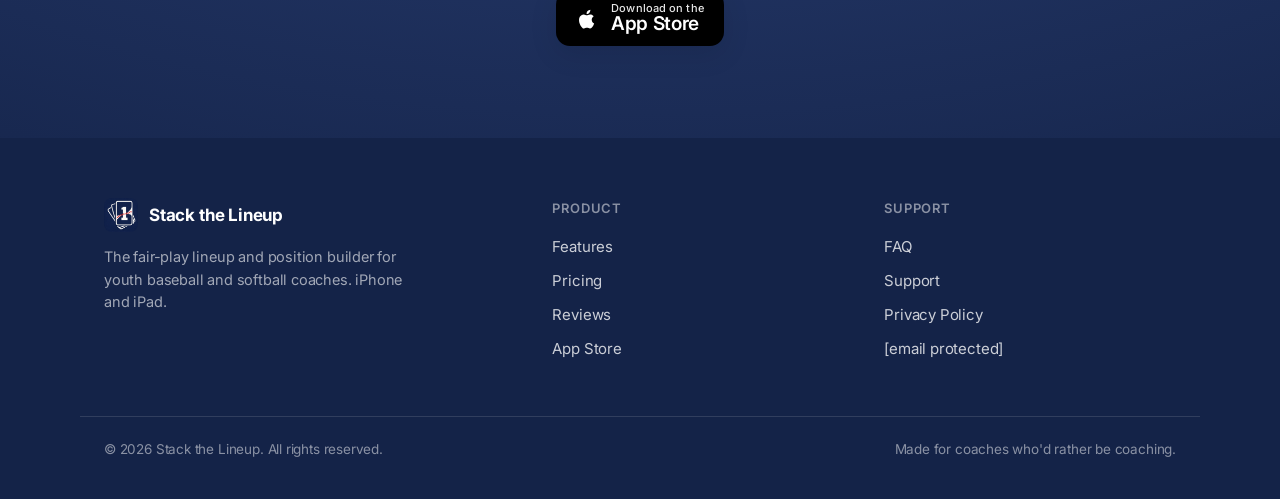
==== commit 4a1d35fb: "Revise ratings and testimonials in index.html Updated average rating and feedback text for coaches." ====
--- a/index.html
+++ b/index.html
@@ -97,7 +97,7 @@
         <a class="btn btn-ghost" href="#features">See how it works</a>
       </div>
       <div class="hero-meta">
-        <span class="pip"><svg viewBox="0 0 24 24" fill="currentColor"><path d="M12 17.27 18.18 21l-1.64-7.03L22 9.24l-7.19-.61L12 2 9.19 8.63 2 9.24l5.46 4.73L5.82 21z"/></svg> 4.9 average rating</span>
+        <span class="pip"><svg viewBox="0 0 24 24" fill="currentColor"><path d="M12 17.27 18.18 21l-1.64-7.03L22 9.24l-7.19-.61L12 2 9.19 8.63 2 9.24l5.46 4.73L5.82 21z"/></svg> 5.0 average rating</span>
         <span class="pip"><svg viewBox="0 0 24 24" fill="none" stroke="currentColor" stroke-width="2"><path d="M5 13l4 4L19 7"/></svg> iPhone &amp; iPad</span>
         <span class="pip"><svg viewBox="0 0 24 24" fill="none" stroke="currentColor" stroke-width="2"><circle cx="12" cy="12" r="9"/><path d="M9 12l2 2 4-4"/></svg> One-time $4.99</span>
       </div>
@@ -335,7 +335,7 @@
   <div class="section-head">
     <span class="kicker">From the dugout</span>
     <h2>Coaches got their evenings back</h2>
-    <p>Real feedback from coaches who used to build lineups in a spreadsheet.</p>
+    <p>Feedback from coaches who used to build lineups in a spreadsheet.</p>
   </div>
   <div class="quotes">
     <figure class="quote" style="margin:0">
@@ -346,8 +346,8 @@
         <svg viewBox="0 0 24 24" fill="currentColor"><path d="M12 17.27 18.18 21l-1.64-7.03L22 9.24l-7.19-.61L12 2 9.19 8.63 2 9.24l5.46 4.73L5.82 21z"/></svg>
         <svg viewBox="0 0 24 24" fill="currentColor"><path d="M12 17.27 18.18 21l-1.64-7.03L22 9.24l-7.19-.61L12 2 9.19 8.63 2 9.24l5.46 4.73L5.82 21z"/></svg>
       </div>
-      <p>"I used to spend an hour the night before every game in a spreadsheet. Now it's five minutes and nobody's parents are texting me about playing time."</p>
-      <figcaption class="who"><span class="av">RM</span><span><span class="nm">Coach Ryan M.</span><br /><span class="rl">Little League, 9U</span></span></figcaption>
+      <p>"I used to spend an hour the night before every game in a spreadsheet. Now it's five minutes and I go into every game with confidence."</p>
+      <figcaption class="who"><span class="av">RM</span><span><span class="nm">Coach Ryan M.</span><br /><span class="rl">Little League, 10U</span></span></figcaption>
     </figure>
     <figure class="quote" style="margin:0">
       <div class="stars" aria-label="5 out of 5 stars">
@@ -357,8 +357,8 @@
         <svg viewBox="0 0 24 24" fill="currentColor"><path d="M12 17.27 18.18 21l-1.64-7.03L22 9.24l-7.19-.61L12 2 9.19 8.63 2 9.24l5.46 4.73L5.82 21z"/></svg>
         <svg viewBox="0 0 24 24" fill="currentColor"><path d="M12 17.27 18.18 21l-1.64-7.03L22 9.24l-7.19-.61L12 2 9.19 8.63 2 9.24l5.46 4.73L5.82 21z"/></svg>
       </div>
-      <p>"The fair-play warnings are the whole thing for me. It catches when a kid would sit two innings in a row before I do. Worth way more than five bucks."</p>
-      <figcaption class="who"><span class="av">DL</span><span><span class="nm">Coach Dana L.</span><br /><span class="rl">Cal Ripken, 11U softball</span></span></figcaption>
+      <p>"The fair-play warnings are crucial for me. It catches when I forgot to give a kid an inning in the infield when I'm dead tired trying to put together a lineup. Worth way more than five bucks."</p>
+      <figcaption class="who"><span class="av">DL</span><span><span class="nm">Coach Dana L.</span><br /><span class="rl">Cal Ripken, 8U softball</span></span></figcaption>
     </figure>
     <figure class="quote" style="margin:0">
       <div class="stars" aria-label="5 out of 5 stars">
--- a/assets/site.css
+++ b/assets/site.css
@@ -244,6 +244,7 @@
    Feature mini-grid
    --------------------------------------------------------------------------- */
 .mini-grid { display: grid; grid-template-columns: repeat(3, 1fr); gap: 22px; max-width: var(--maxw); margin: 0 auto; padding: 0 24px; }
+.mini-hint { text-align: center; font-size: 14px; color: var(--label-tertiary); margin: -8px auto 26px; }
 .mini-card {
   background: var(--bg-system); border: 1px solid var(--separator);
   border-radius: var(--radius-lg); padding: 30px 28px; box-shadow: var(--shadow-sm);
@@ -255,6 +256,66 @@
 .mini-card .ic svg { width: 24px; height: 24px; color: #fff; }
 .mini-card h4 { font-size: 19px; font-weight: 650; }
 .mini-card p { font-size: 15.5px; color: var(--label-secondary); margin-top: 9px; line-height: 1.5; }
+
+/* Flip cards — front shows the feature, back peeks the real screen */
+.mini-card.flip {
+  padding: 0; min-height: 462px; background: transparent;
+  border: none; box-shadow: none; cursor: pointer; perspective: 1500px;
+  -webkit-tap-highlight-color: transparent;
+}
+.mini-card.flip:focus-visible { outline: 2px solid var(--ios-blue); outline-offset: 3px; border-radius: var(--radius-lg); }
+.flip-inner {
+  position: relative; width: 100%; height: 100%; min-height: inherit;
+  transform-style: preserve-3d; transition: transform .62s cubic-bezier(.2,.72,.22,1);
+}
+.mini-card.flip.is-flipped .flip-inner { transform: rotateY(180deg); }
+@media (hover: hover) and (pointer: fine) {
+  .mini-card.flip:hover .flip-inner { transform: rotateY(180deg); }
+}
+.flip-front, .flip-back {
+  position: absolute; inset: 0; border-radius: var(--radius-lg); overflow: hidden;
+  backface-visibility: hidden; -webkit-backface-visibility: hidden;
+}
+.flip-front {
+  background: var(--bg-system); border: 1px solid var(--separator);
+  box-shadow: var(--shadow-sm); padding: 30px 28px;
+  display: flex; flex-direction: column;
+}
+.flip-hint {
+  margin-top: auto; padding-top: 20px; display: inline-flex; align-items: center;
+  gap: 7px; font-size: 13.5px; font-weight: 600; color: var(--ios-blue);
+}
+.flip-hint svg { width: 15px; height: 15px; transition: transform .25s ease; }
+@media (hover: hover) and (pointer: fine) {
+  .mini-card.flip:hover .flip-hint svg { transform: translateX(3px); }
+}
+.flip-back {
+  transform: rotateY(180deg);
+  background: linear-gradient(168deg, color-mix(in srgb, var(--tint) 18%, #fff), color-mix(in srgb, var(--tint) 6%, #fff));
+  border: 1px solid color-mix(in srgb, var(--tint) 26%, var(--separator));
+  display: flex; align-items: flex-start; justify-content: center;
+}
+.flip-back img {
+  width: 82%; max-width: 268px; margin-top: 22px;
+  filter: drop-shadow(0 20px 38px rgba(20,35,72,0.26));
+}
+.flip-back::after {
+  content: ""; position: absolute; left: 0; right: 0; bottom: 0; height: 96px;
+  background: linear-gradient(transparent, color-mix(in srgb, var(--tint) 7%, #fff));
+  pointer-events: none;
+}
+/* Cards whose key content sits low (Lineup availability toggle, My Teams list) show the full screen */
+.flip-back.tall { align-items: flex-start; }
+.flip-back.tall img { width: 88%; max-width: 210px; margin-top: 10px; }
+.flip-back.tall::after { height: 40px; }
+.flip-back.tall .flip-back-label { display: none; }
+.flip-back-label {
+  position: absolute; bottom: 16px; left: 50%; transform: translateX(-50%);
+  background: rgba(255,255,255,0.86); backdrop-filter: blur(8px); -webkit-backdrop-filter: blur(8px);
+  color: var(--label-primary); font-size: 12.5px; font-weight: 600; letter-spacing: .01em;
+  padding: 6px 14px; border-radius: var(--radius-pill); box-shadow: var(--shadow-sm); z-index: 1;
+}
+@media (prefers-reduced-motion: reduce) { .flip-inner { transition: none; } }
 
 /* ---------------------------------------------------------------------------
    Pricing
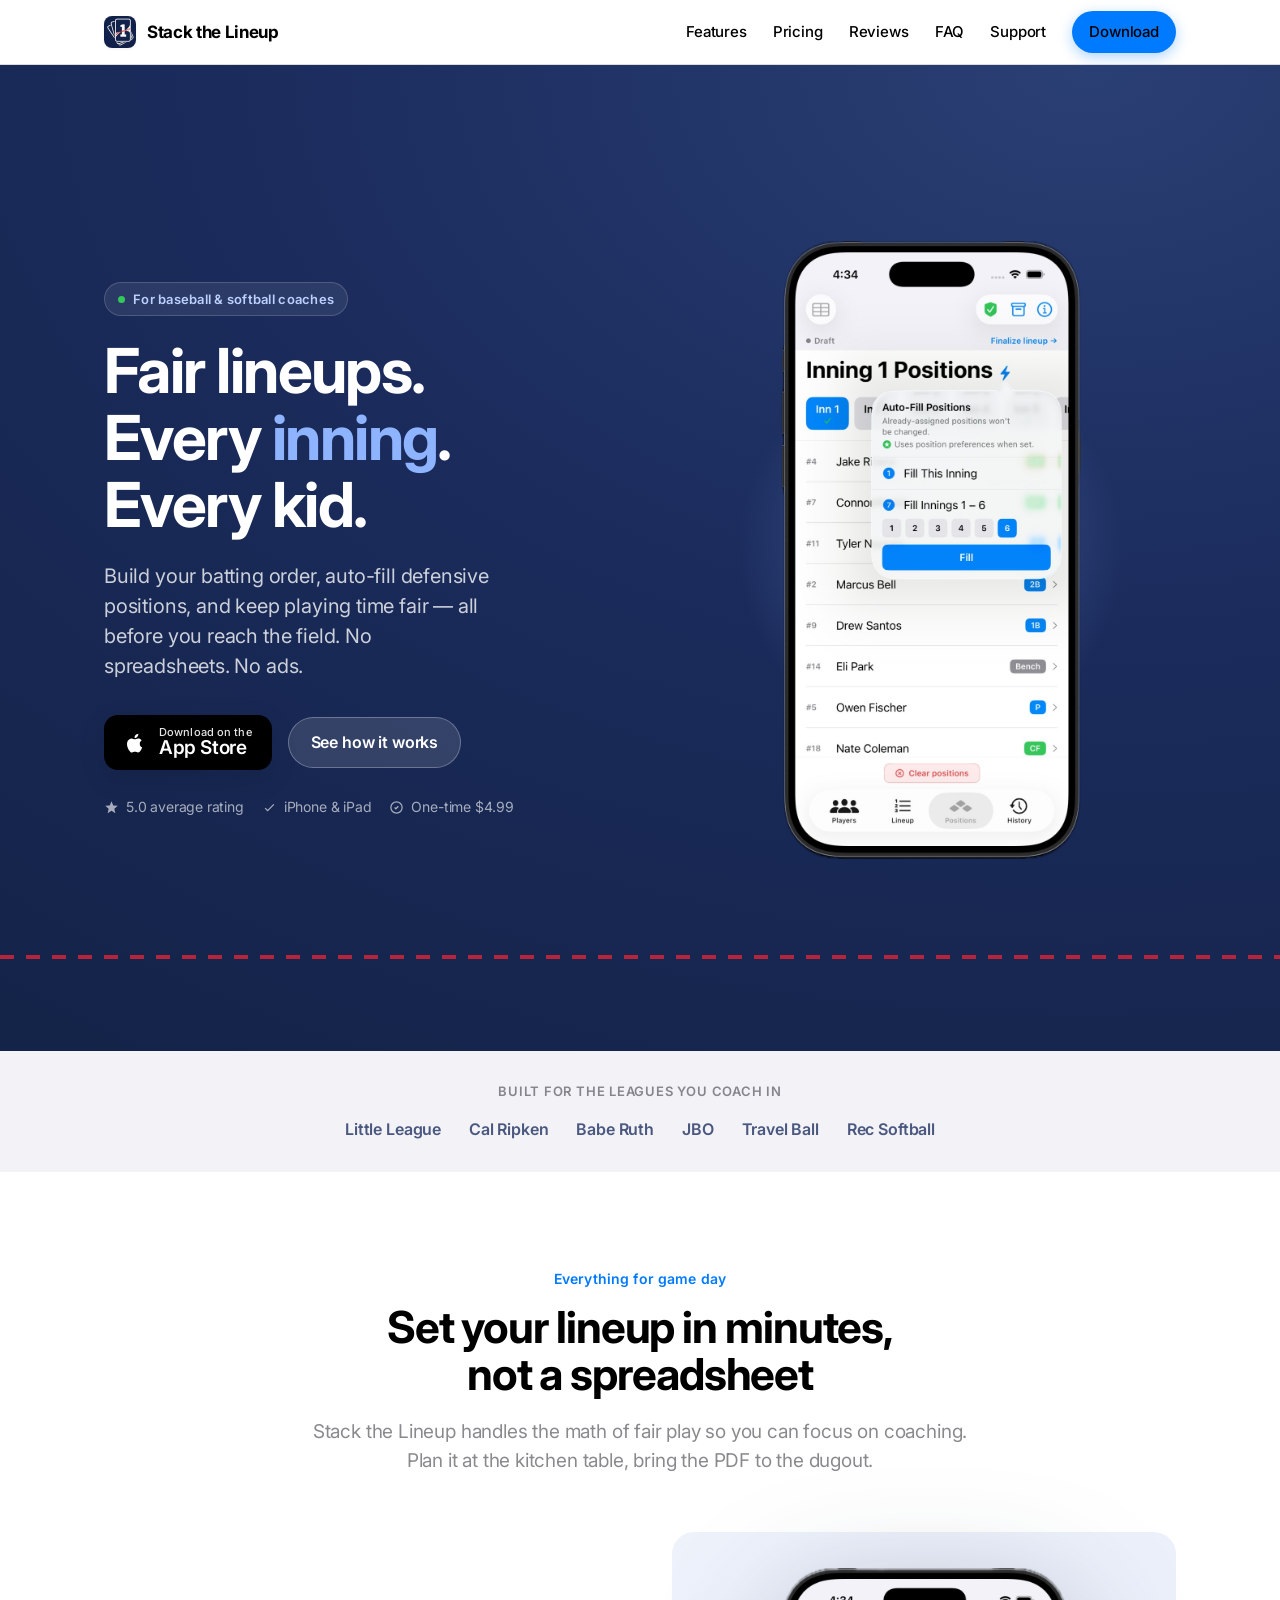
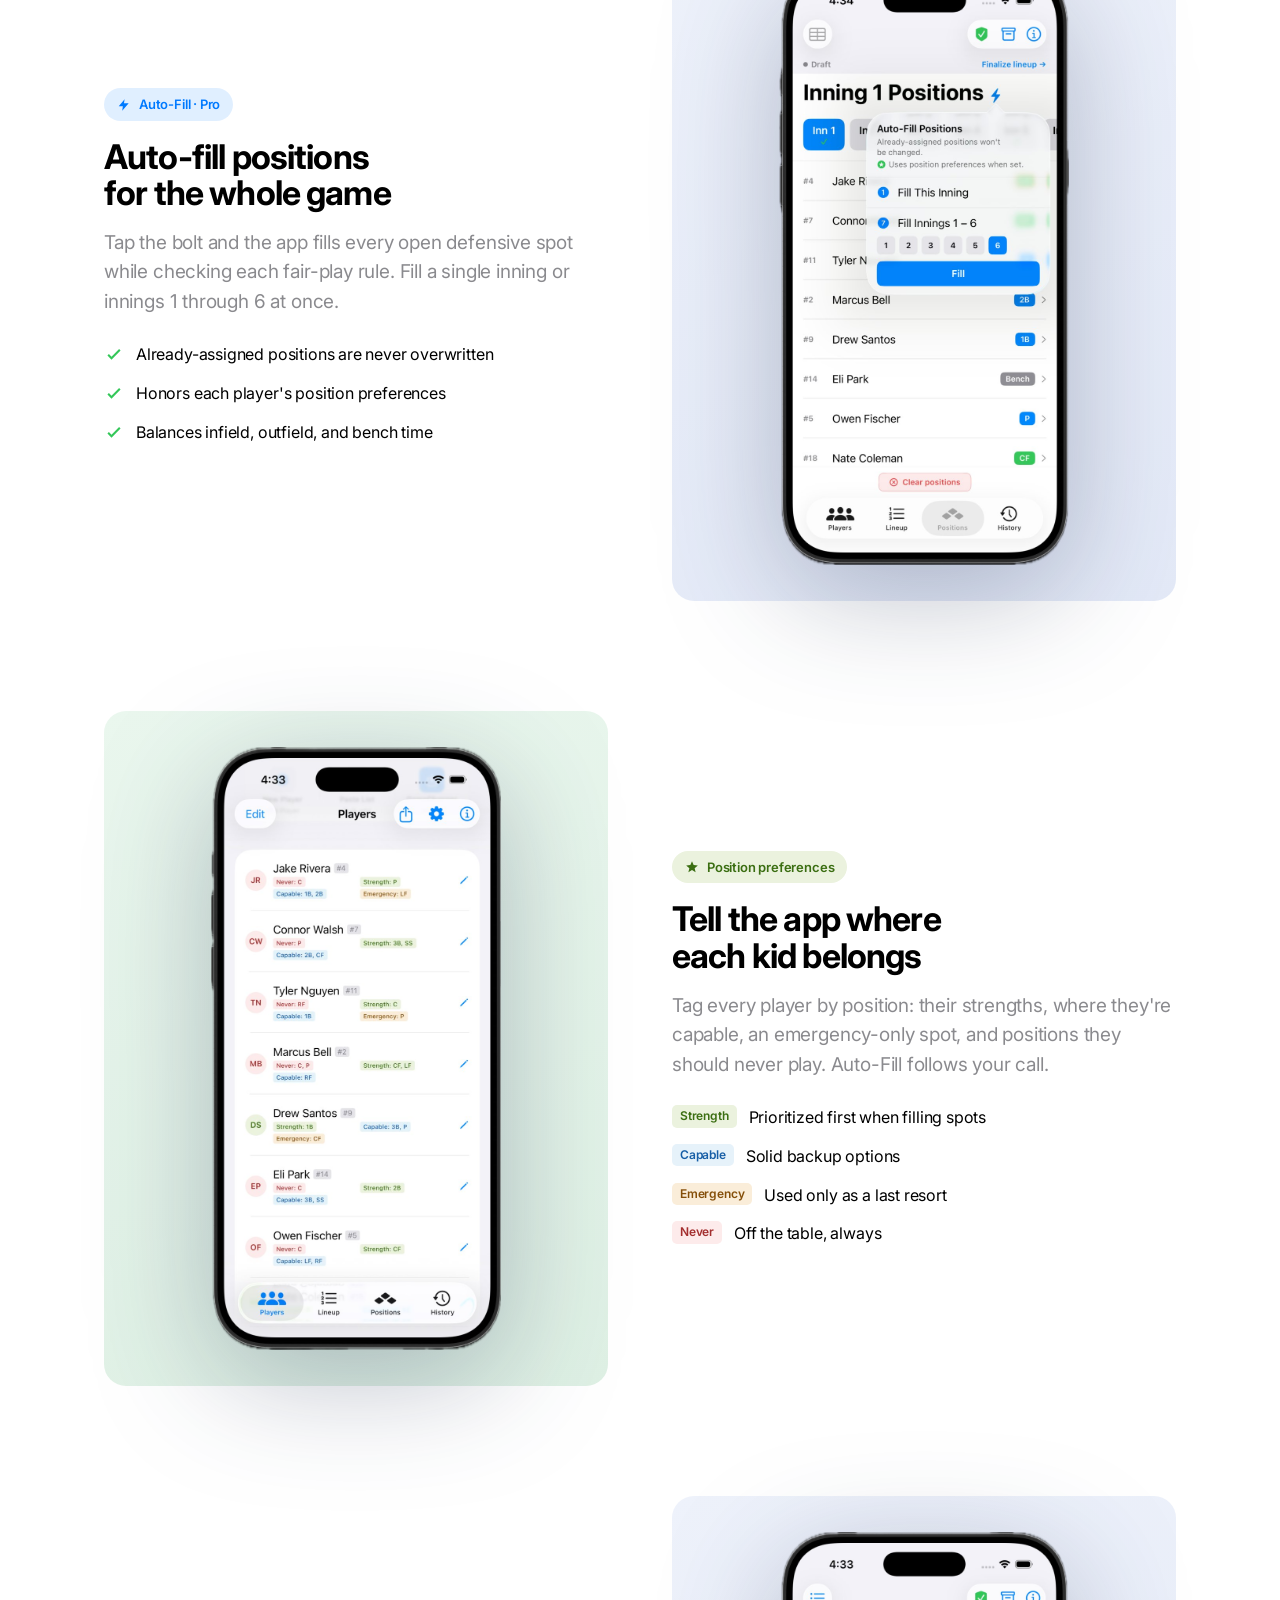
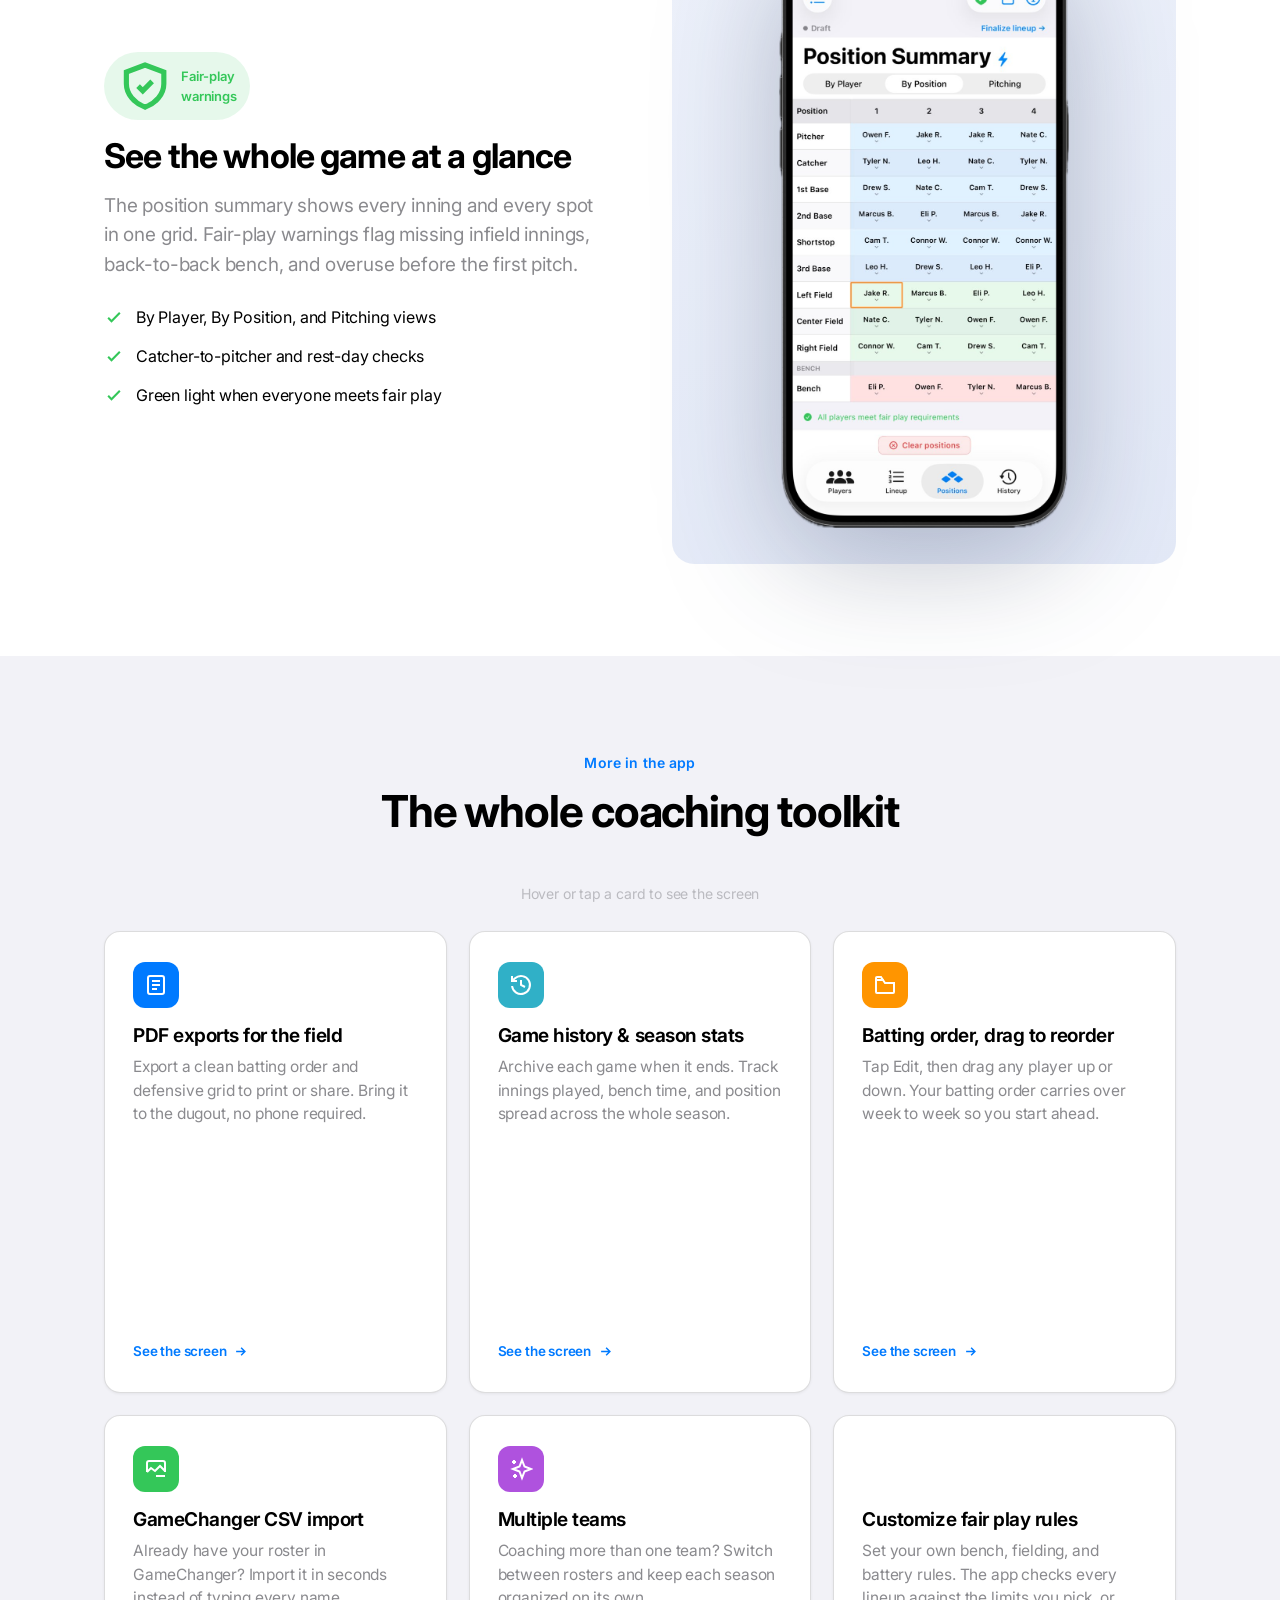
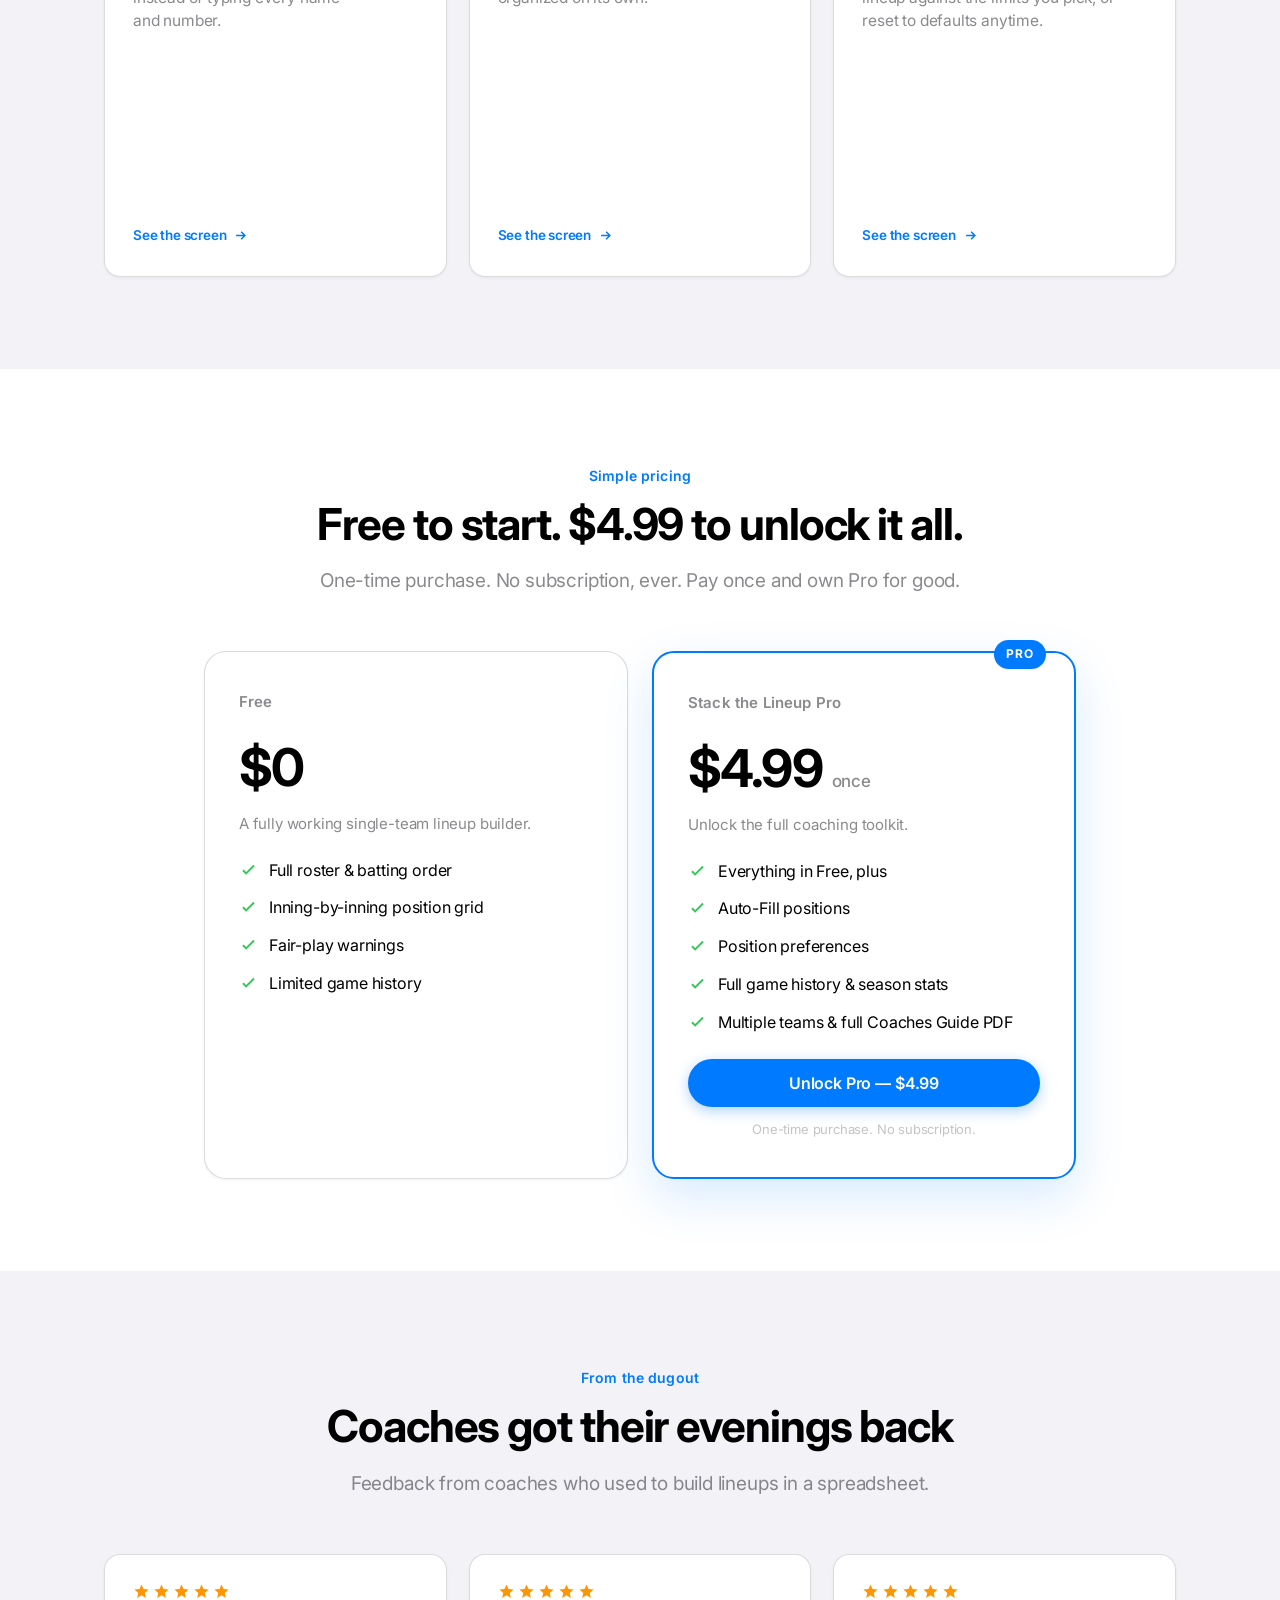
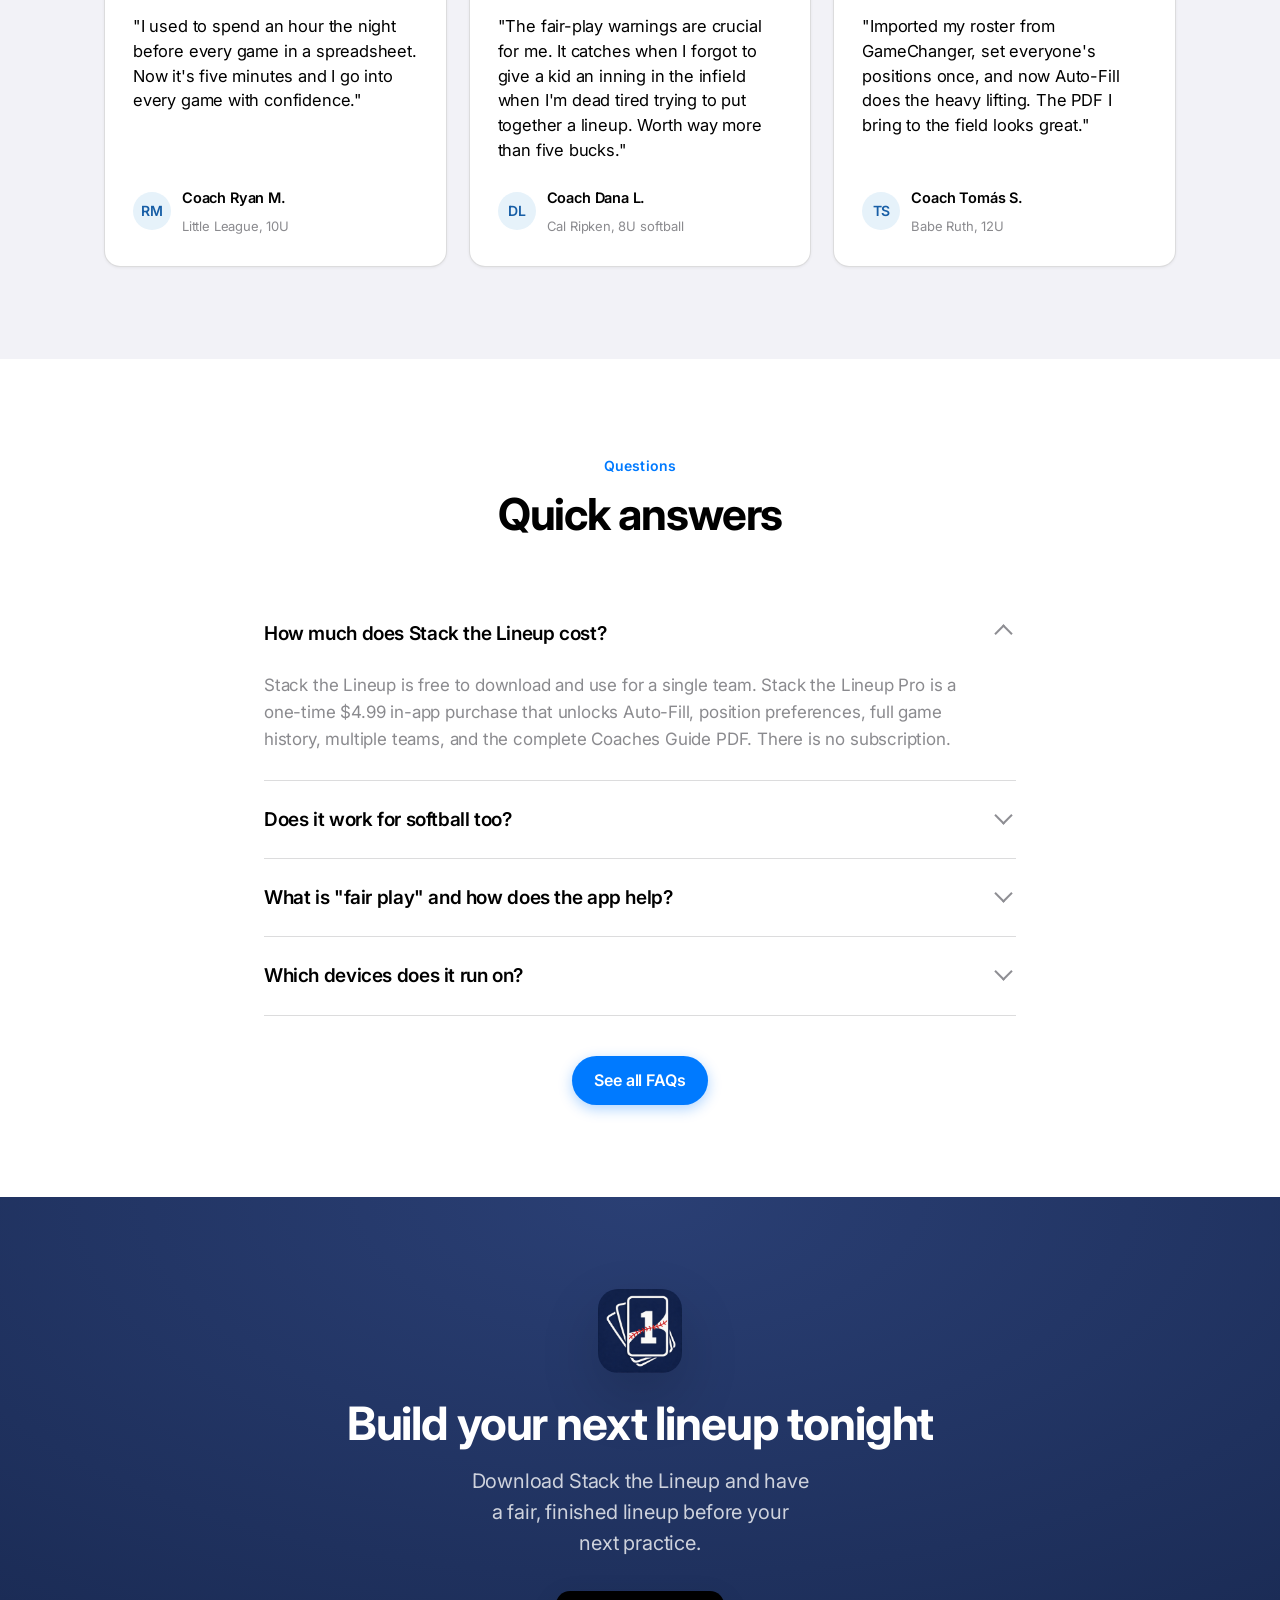
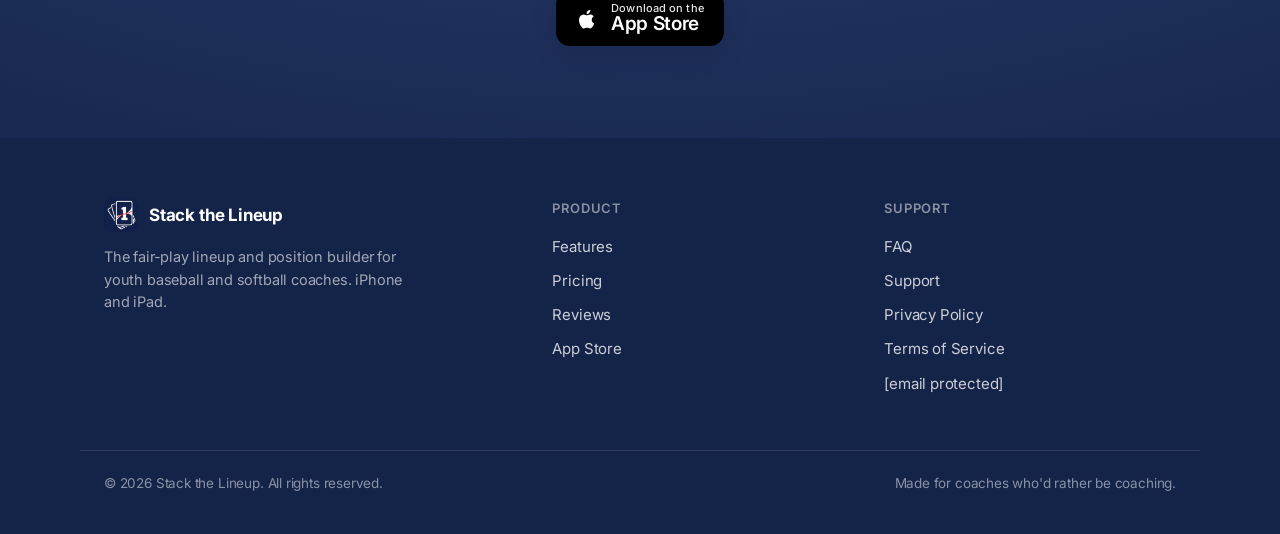
==== commit 5c27fcdb: "Add files via upload Updated terms and privacy policy" ====
--- a/index.html
+++ b/index.html
@@ -435,6 +435,7 @@
       <a href="faq.html">FAQ</a>
       <a href="support.html">Support</a>
       <a href="privacy.html">Privacy Policy</a>
+      <a href="terms.html">Terms of Service</a>
       <a href="/cdn-cgi/l/email-protection#d6a5a3a6a6b9a4a296a5a2b7b5bda2beb3babfb8b3a3a6f8b5b9bb"><span class="__cf_email__" data-cfemail="a0d3d5d0d0cfd2d4e0d3d4c1c3cbd4c8c5ccc9cec5d5d08ec3cfcd">[email&#160;protected]</span></a>
     </div>
   </div>
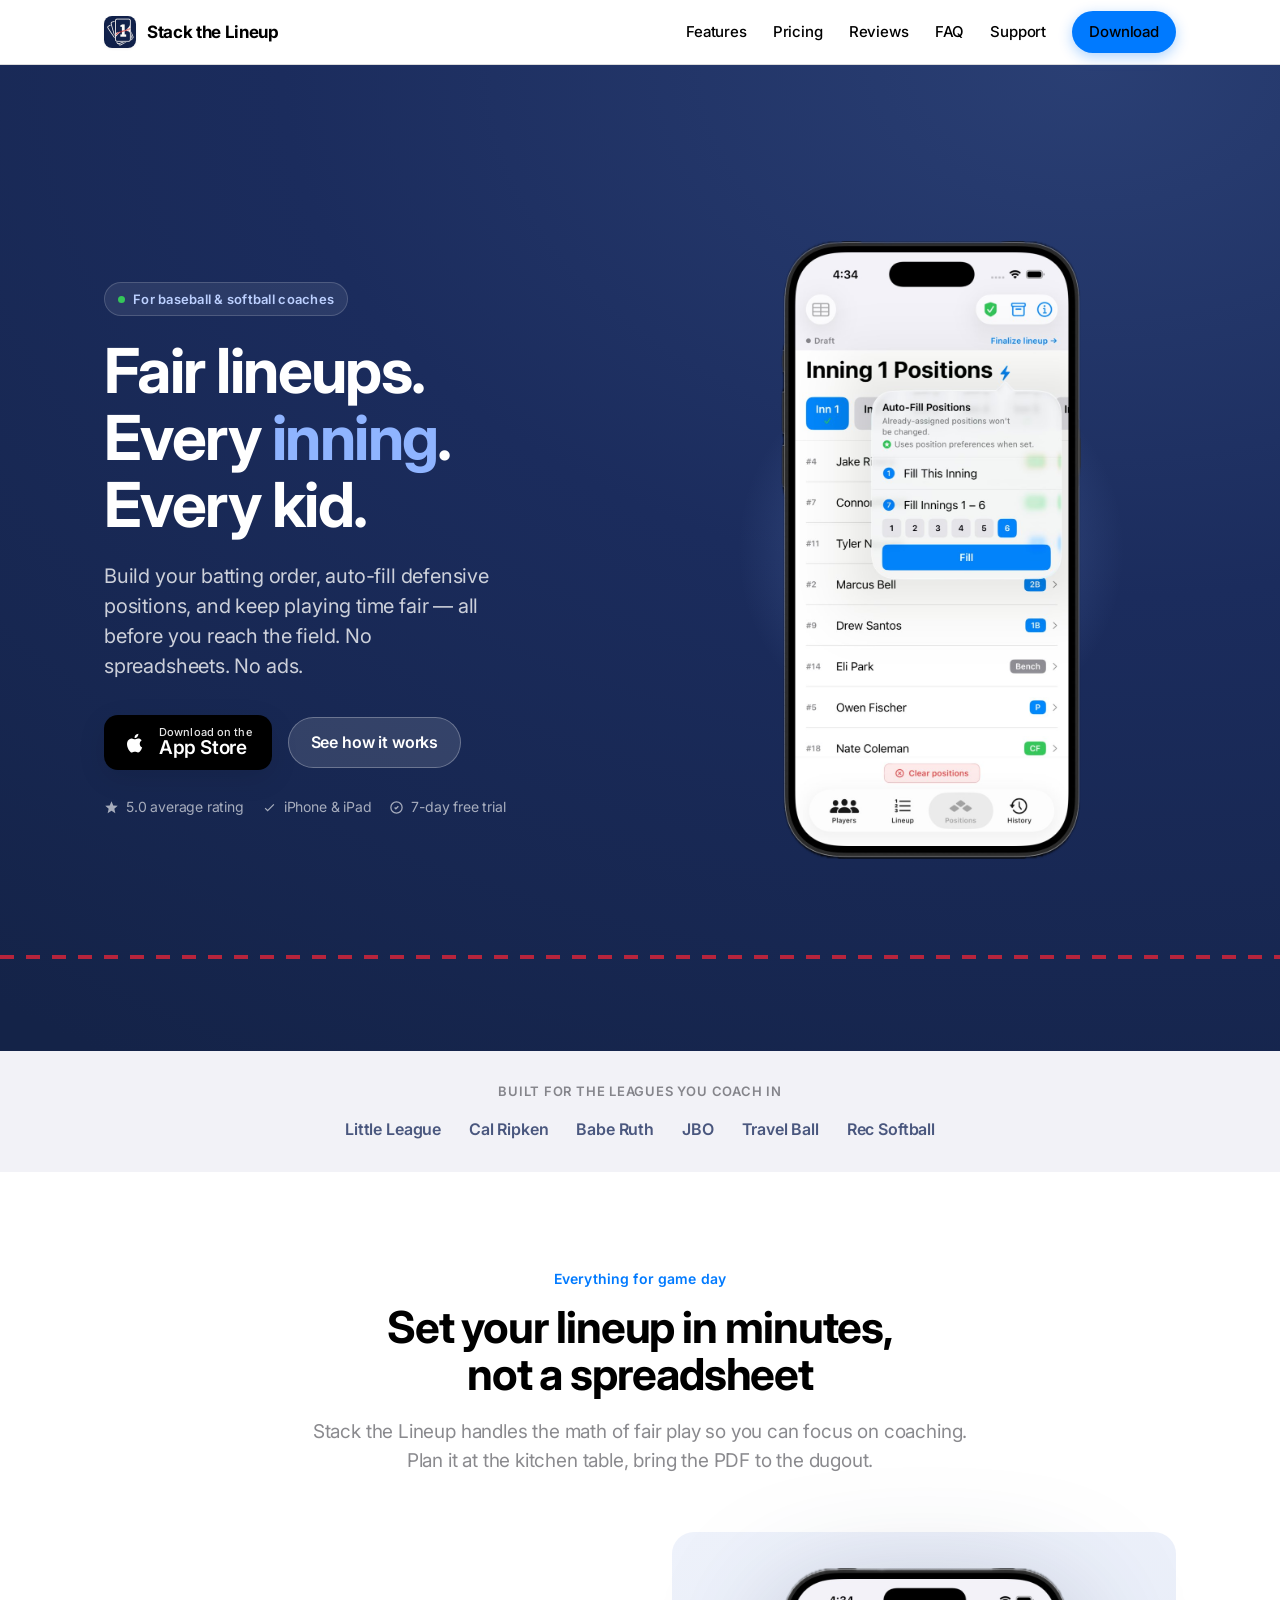
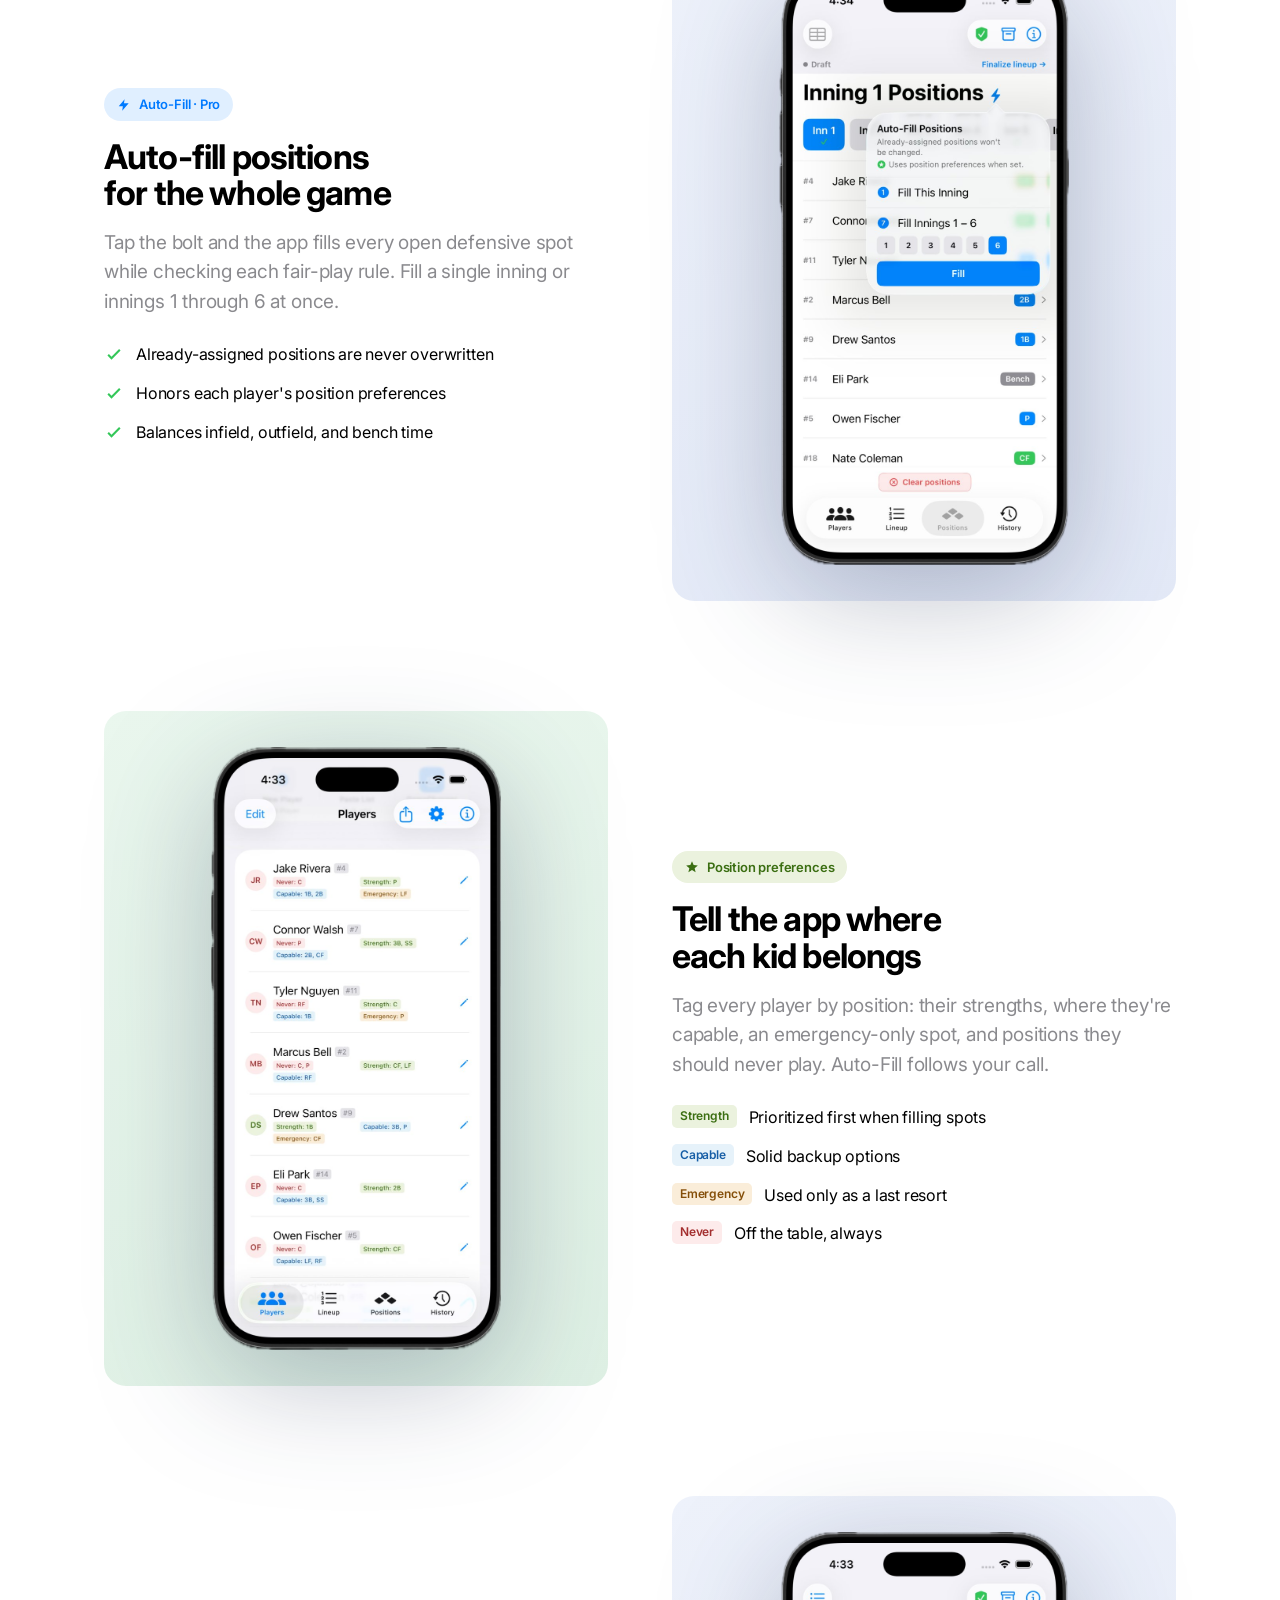
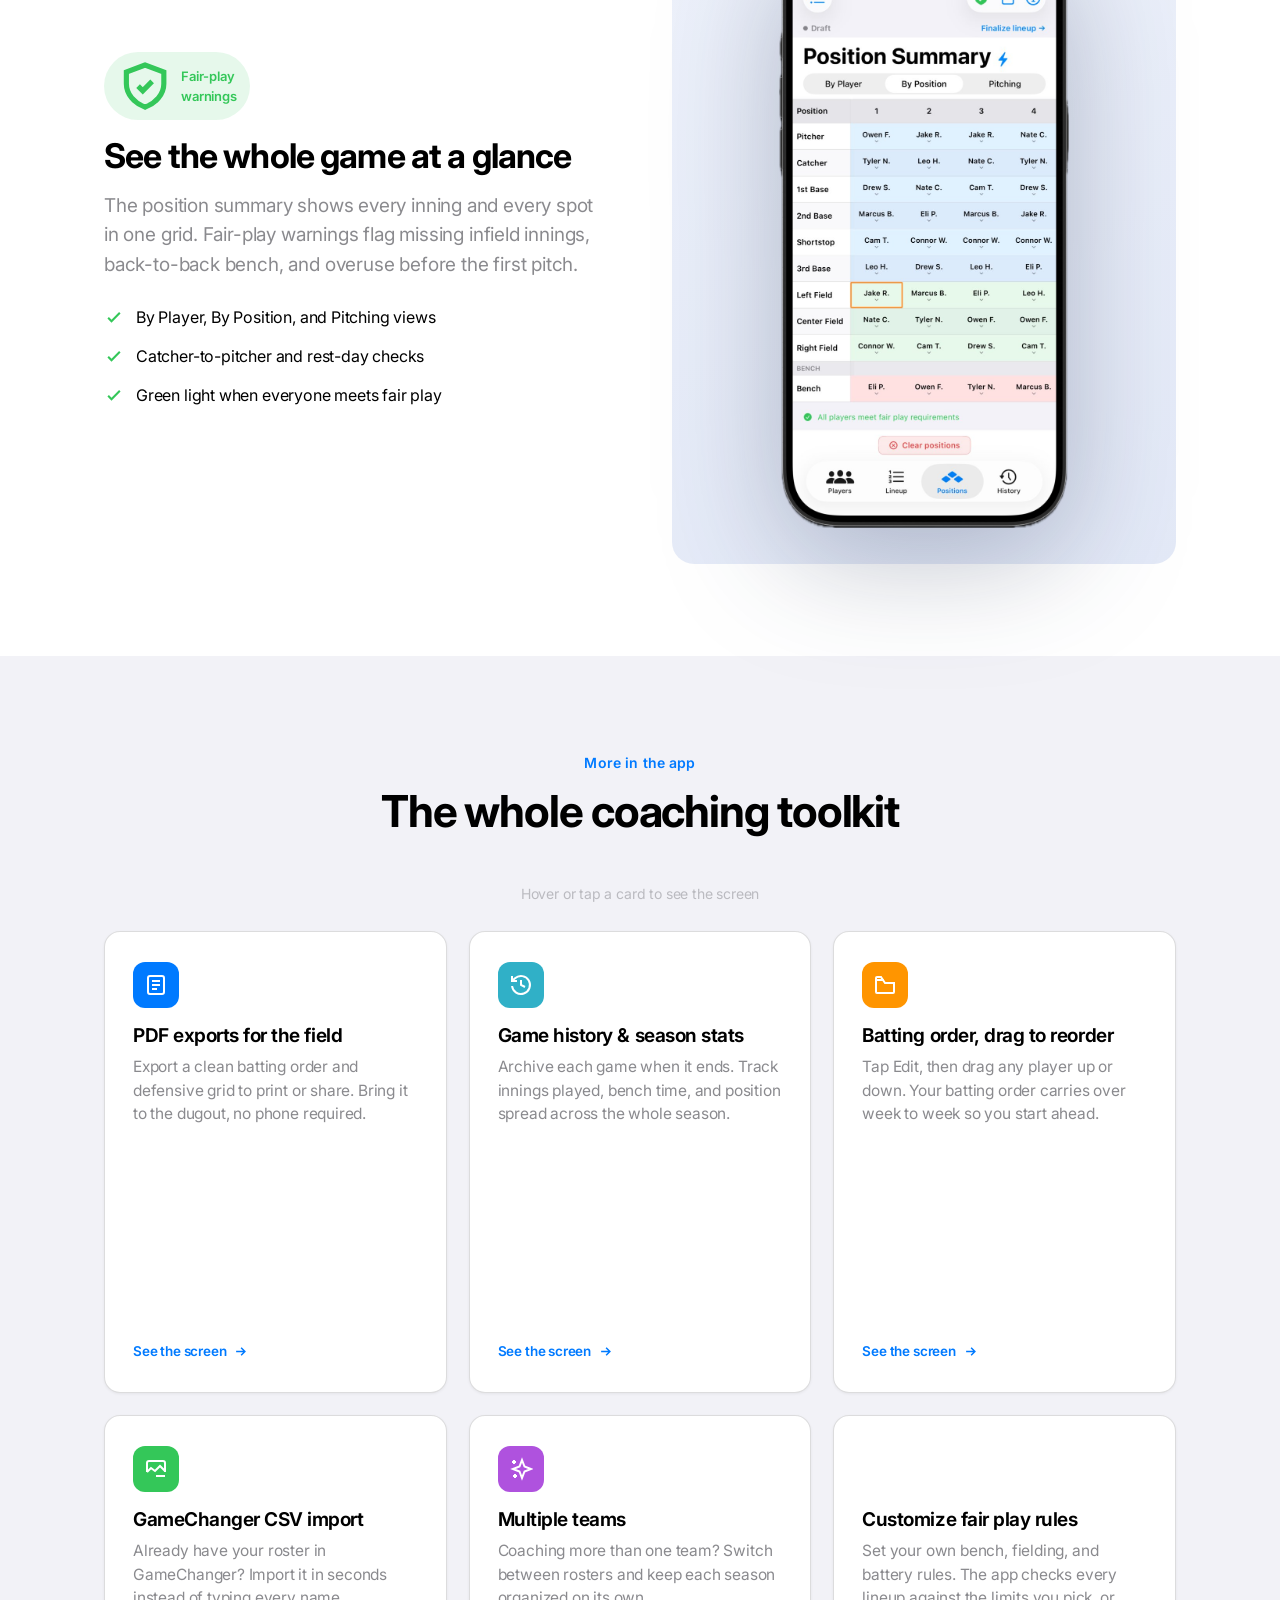
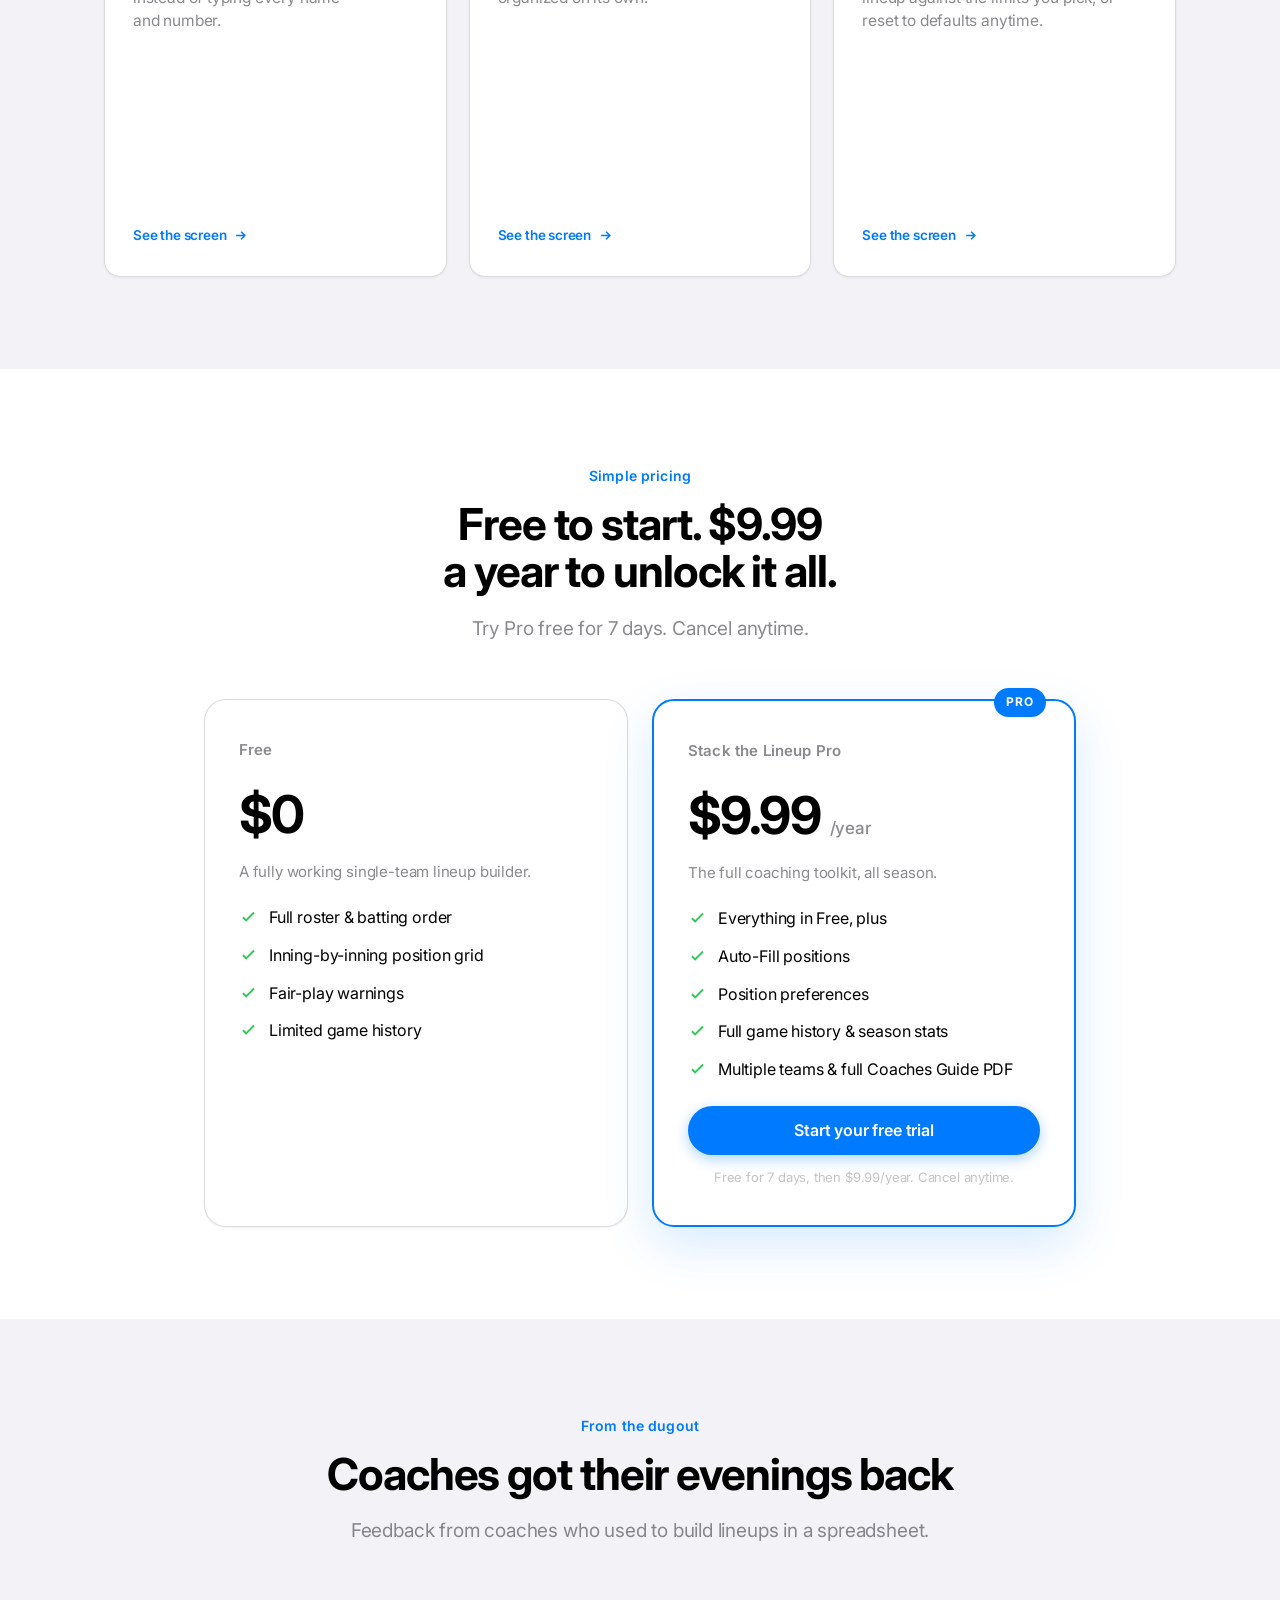
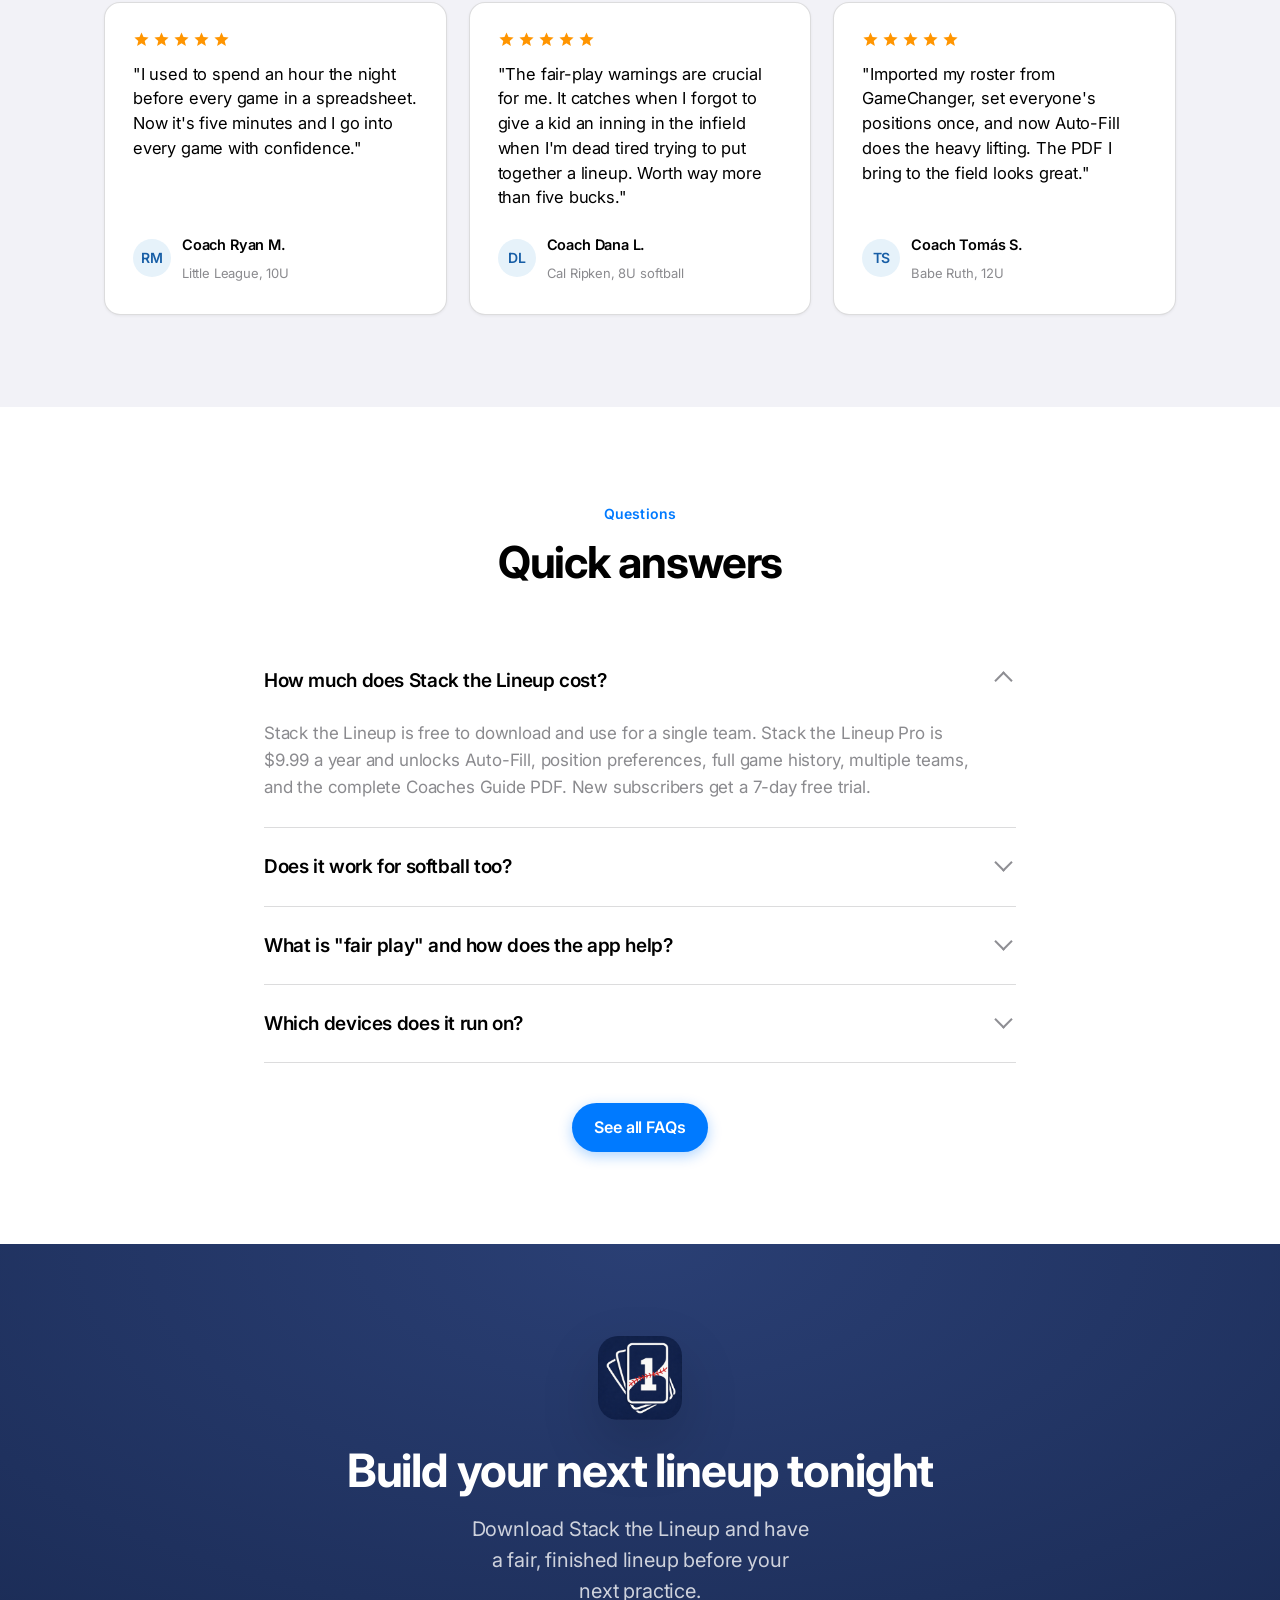
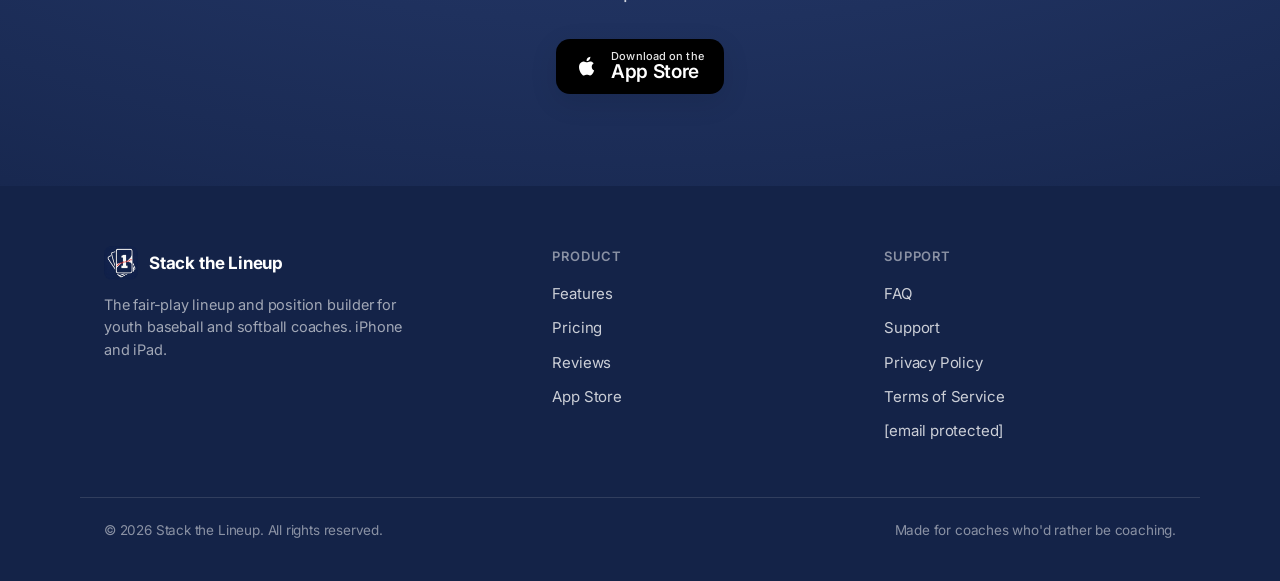
==== commit 9eae80e3: "Changes to subscription language" ====
--- a/index.html
+++ b/index.html
@@ -4,8 +4,8 @@
 <meta charset="UTF-8" />
 <meta name="viewport" content="width=device-width, initial-scale=1" />
 <title>Stack the Lineup — Fair-Play Lineup &amp; Position Builder for Youth Baseball &amp; Softball</title>
-<meta name="description" content="Stack the Lineup is the iPhone and iPad app for youth baseball and softball coaches. Build fair-play batting orders, auto-fill defensive positions by inning, track playing-time equity, and export a clean lineup PDF for the field. One-time $4.99, no subscription." />
-<link rel="canonical" href="https://stackthelineup.com/" />
+<meta name="description" content="Stack the Lineup is the iPhone and iPad app for youth baseball and softball coaches. Build fair-play batting orders, auto-fill defensive positions by inning, track playing-time equity, and export a clean lineup PDF for the field. Free to start, Pro is $9.99 a year with a 7-day free trial." />
+<link rel="canonical" href="https://www.stackthelineup.com/" />
 <meta name="theme-color" content="#1B2C5D" />
 
 <!-- Open Graph -->
@@ -13,12 +13,12 @@
 <meta property="og:site_name" content="Stack the Lineup" />
 <meta property="og:title" content="Stack the Lineup — Fair-Play Lineup &amp; Position Builder" />
 <meta property="og:description" content="Build fair lineups, auto-fill defensive positions by inning, and track playing time for your youth baseball or softball team. Built for Little League, Cal Ripken, Babe Ruth, and JBO coaches." />
-<meta property="og:url" content="https://stackthelineup.com/" />
-<meta property="og:image" content="https://stackthelineup.com/assets/app-icon.png" />
+<meta property="og:url" content="https://www.stackthelineup.com/" />
+<meta property="og:image" content="https://www.stackthelineup.com/assets/app-icon.png" />
 <meta name="twitter:card" content="summary_large_image" />
 <meta name="twitter:title" content="Stack the Lineup — Fair-Play Lineup &amp; Position Builder" />
 <meta name="twitter:description" content="Build fair lineups, auto-fill defensive positions, and track playing time for youth baseball and softball." />
-<meta name="twitter:image" content="https://stackthelineup.com/assets/app-icon.png" />
+<meta name="twitter:image" content="https://www.stackthelineup.com/assets/app-icon.png" />
 
 <link rel="apple-touch-icon" href="assets/app-icon.png" />
 <link rel="icon" href="assets/app-icon.png" />
@@ -36,13 +36,13 @@
   "operatingSystem": "iOS, iPadOS",
   "applicationCategory": "SportsApplication",
   "description": "Fair-play lineup and defensive position builder for youth baseball and softball coaches. Auto-fill positions by inning, set position preferences, track playing-time equity, and export a lineup PDF.",
-  "url": "https://stackthelineup.com/",
+  "url": "https://www.stackthelineup.com/",
   "downloadUrl": "https://apps.apple.com/us/app/stack-the-lineup/id6760155245",
   "offers": {
     "@type": "Offer",
     "price": "0",
     "priceCurrency": "USD",
-    "description": "Free to use for a single team. Stack the Lineup Pro is a one-time $4.99 in-app purchase."
+    "description": "Free to use for a single team. Stack the Lineup Pro is a $9.99 per year in-app subscription with a 7-day free trial."
   },
   "aggregateRating": {
     "@type": "AggregateRating",
@@ -57,8 +57,8 @@
   "@context": "https://schema.org",
   "@type": "Organization",
   "name": "Stack the Lineup",
-  "url": "https://stackthelineup.com/",
-  "logo": "https://stackthelineup.com/assets/app-icon.png",
+  "url": "https://www.stackthelineup.com/",
+  "logo": "https://www.stackthelineup.com/assets/app-icon.png",
   "email": "support@stackthelineup.com"
 }
 </script>
@@ -99,7 +99,7 @@
       <div class="hero-meta">
         <span class="pip"><svg viewBox="0 0 24 24" fill="currentColor"><path d="M12 17.27 18.18 21l-1.64-7.03L22 9.24l-7.19-.61L12 2 9.19 8.63 2 9.24l5.46 4.73L5.82 21z"/></svg> 5.0 average rating</span>
         <span class="pip"><svg viewBox="0 0 24 24" fill="none" stroke="currentColor" stroke-width="2"><path d="M5 13l4 4L19 7"/></svg> iPhone &amp; iPad</span>
-        <span class="pip"><svg viewBox="0 0 24 24" fill="none" stroke="currentColor" stroke-width="2"><circle cx="12" cy="12" r="9"/><path d="M9 12l2 2 4-4"/></svg> One-time $4.99</span>
+        <span class="pip"><svg viewBox="0 0 24 24" fill="none" stroke="currentColor" stroke-width="2"><circle cx="12" cy="12" r="9"/><path d="M9 12l2 2 4-4"/></svg> 7-day free trial</span>
       </div>
     </div>
     <div class="hero-phone">
@@ -297,8 +297,8 @@
 <section id="pricing">
   <div class="section-head">
     <span class="kicker">Simple pricing</span>
-    <h2>Free to start. $4.99 to unlock it all.</h2>
-    <p>One-time purchase. No subscription, ever. Pay once and own Pro for good.</p>
+    <h2>Free to start. $9.99 a year to unlock it all.</h2>
+    <p>Try Pro free for 7 days. Cancel anytime.</p>
   </div>
   <div class="price-wrap">
     <div class="price-card">
@@ -315,8 +315,8 @@
     <div class="price-card pro">
       <span class="pro-pill">PRO</span>
       <div class="tier">Stack the Lineup Pro</div>
-      <div class="price-amt">$4.99 <span class="per">once</span></div>
-      <p class="price-note">Unlock the full coaching toolkit.</p>
+      <div class="price-amt">$9.99 <span class="per">/year</span></div>
+      <p class="price-note">The full coaching toolkit, all season.</p>
       <ul class="price-list">
         <li><svg viewBox="0 0 24 24" fill="none" stroke="currentColor" stroke-width="2.5"><path d="M5 13l4 4L19 7"/></svg> Everything in Free, plus</li>
         <li><svg viewBox="0 0 24 24" fill="none" stroke="currentColor" stroke-width="2.5"><path d="M5 13l4 4L19 7"/></svg> Auto-Fill positions</li>
@@ -324,8 +324,8 @@
         <li><svg viewBox="0 0 24 24" fill="none" stroke="currentColor" stroke-width="2.5"><path d="M5 13l4 4L19 7"/></svg> Full game history &amp; season stats</li>
         <li><svg viewBox="0 0 24 24" fill="none" stroke="currentColor" stroke-width="2.5"><path d="M5 13l4 4L19 7"/></svg> Multiple teams &amp; full Coaches Guide PDF</li>
       </ul>
-      <a class="btn btn-primary" style="margin-top:24px;width:100%" href="https://apps.apple.com/us/app/stack-the-lineup/id6760155245">Unlock Pro — $4.99</a>
-      <p style="font-size:13px;color:var(--label-tertiary);text-align:center;margin-top:12px">One-time purchase. No subscription.</p>
+      <a class="btn btn-primary" style="margin-top:24px;width:100%" href="https://apps.apple.com/us/app/stack-the-lineup/id6760155245">Start your free trial</a>
+      <p style="font-size:13px;color:var(--label-tertiary);text-align:center;margin-top:12px">Free for 7 days, then $9.99/year. Cancel anytime.</p>
     </div>
   </div>
 </section>
@@ -383,7 +383,7 @@
   <div class="faq-list">
     <details class="faq-item" open>
       <summary>How much does Stack the Lineup cost?</summary>
-      <div class="ans">Stack the Lineup is free to download and use for a single team. Stack the Lineup Pro is a one-time $4.99 in-app purchase that unlocks Auto-Fill, position preferences, full game history, multiple teams, and the complete Coaches Guide PDF. There is no subscription.</div>
+      <div class="ans">Stack the Lineup is free to download and use for a single team. Stack the Lineup Pro is $9.99 a year and unlocks Auto-Fill, position preferences, full game history, multiple teams, and the complete Coaches Guide PDF. New subscribers get a 7-day free trial.</div>
     </details>
     <details class="faq-item">
       <summary>Does it work for softball too?</summary>
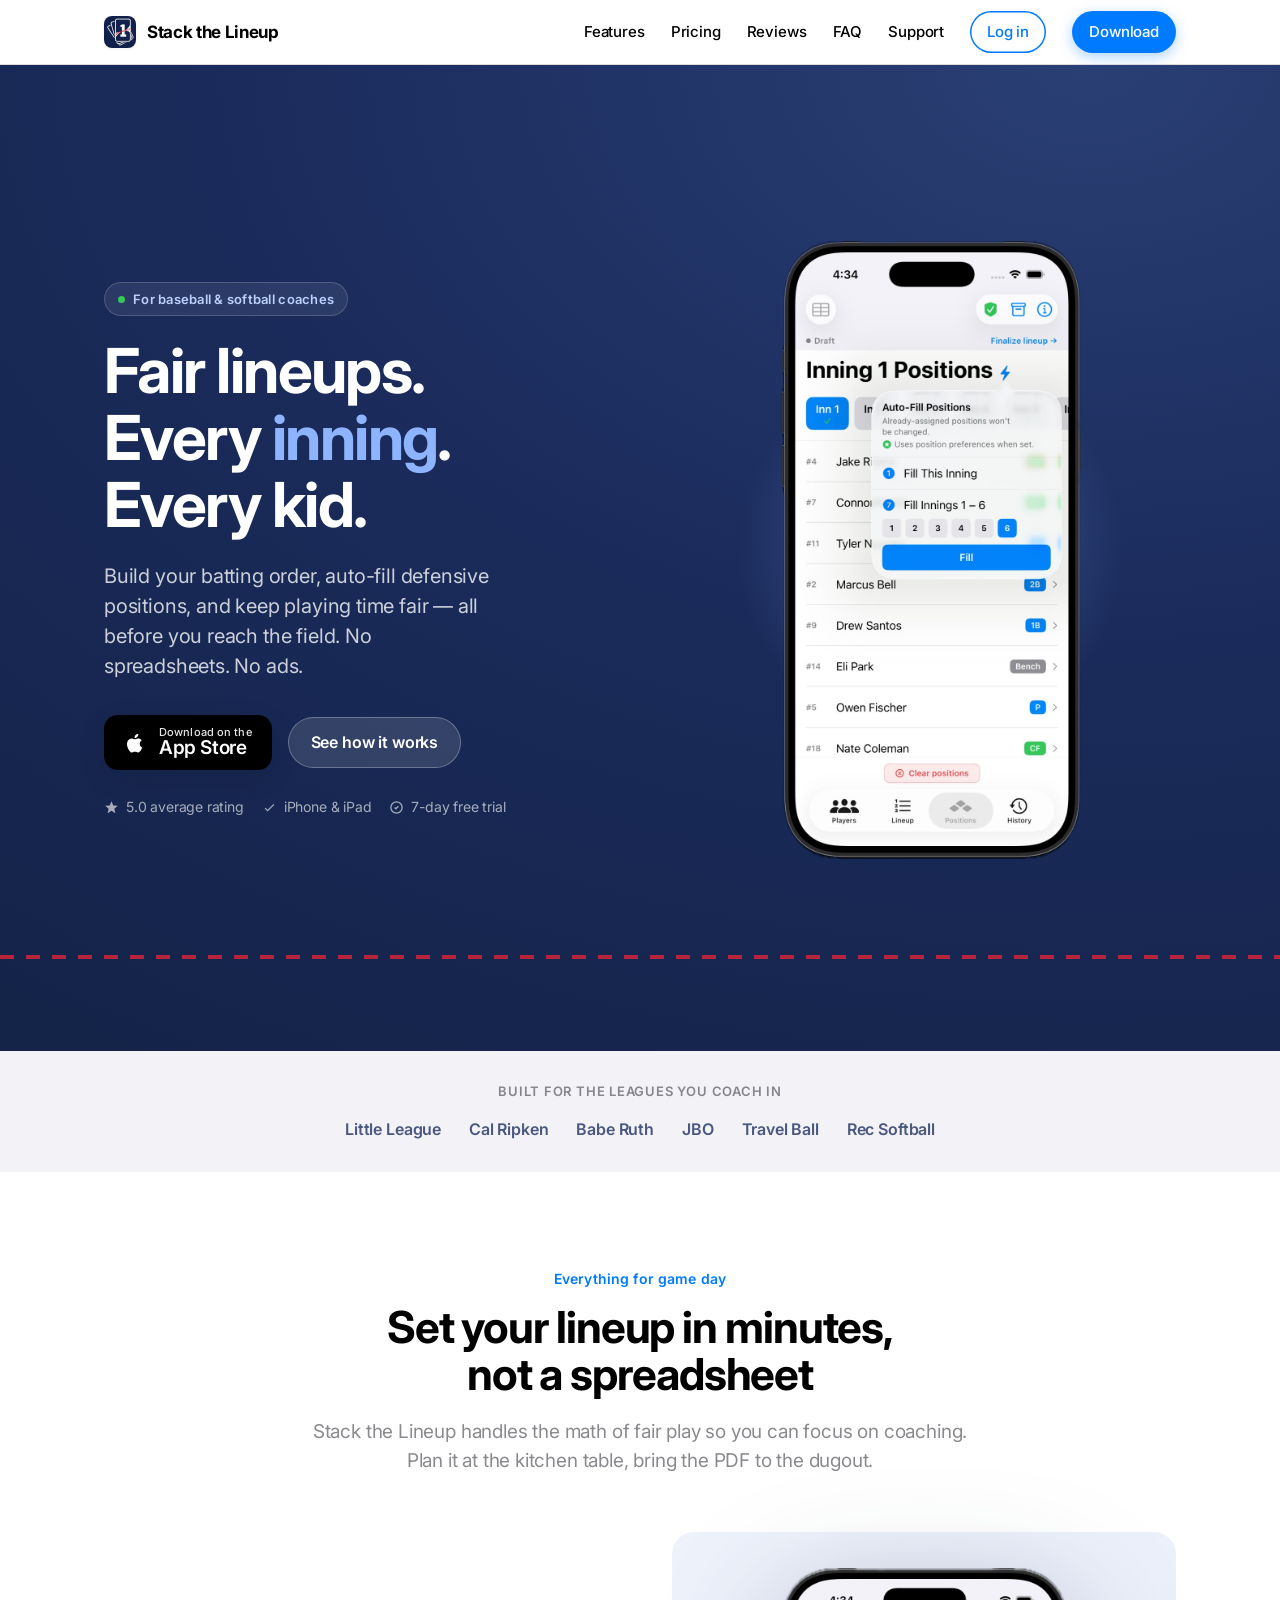
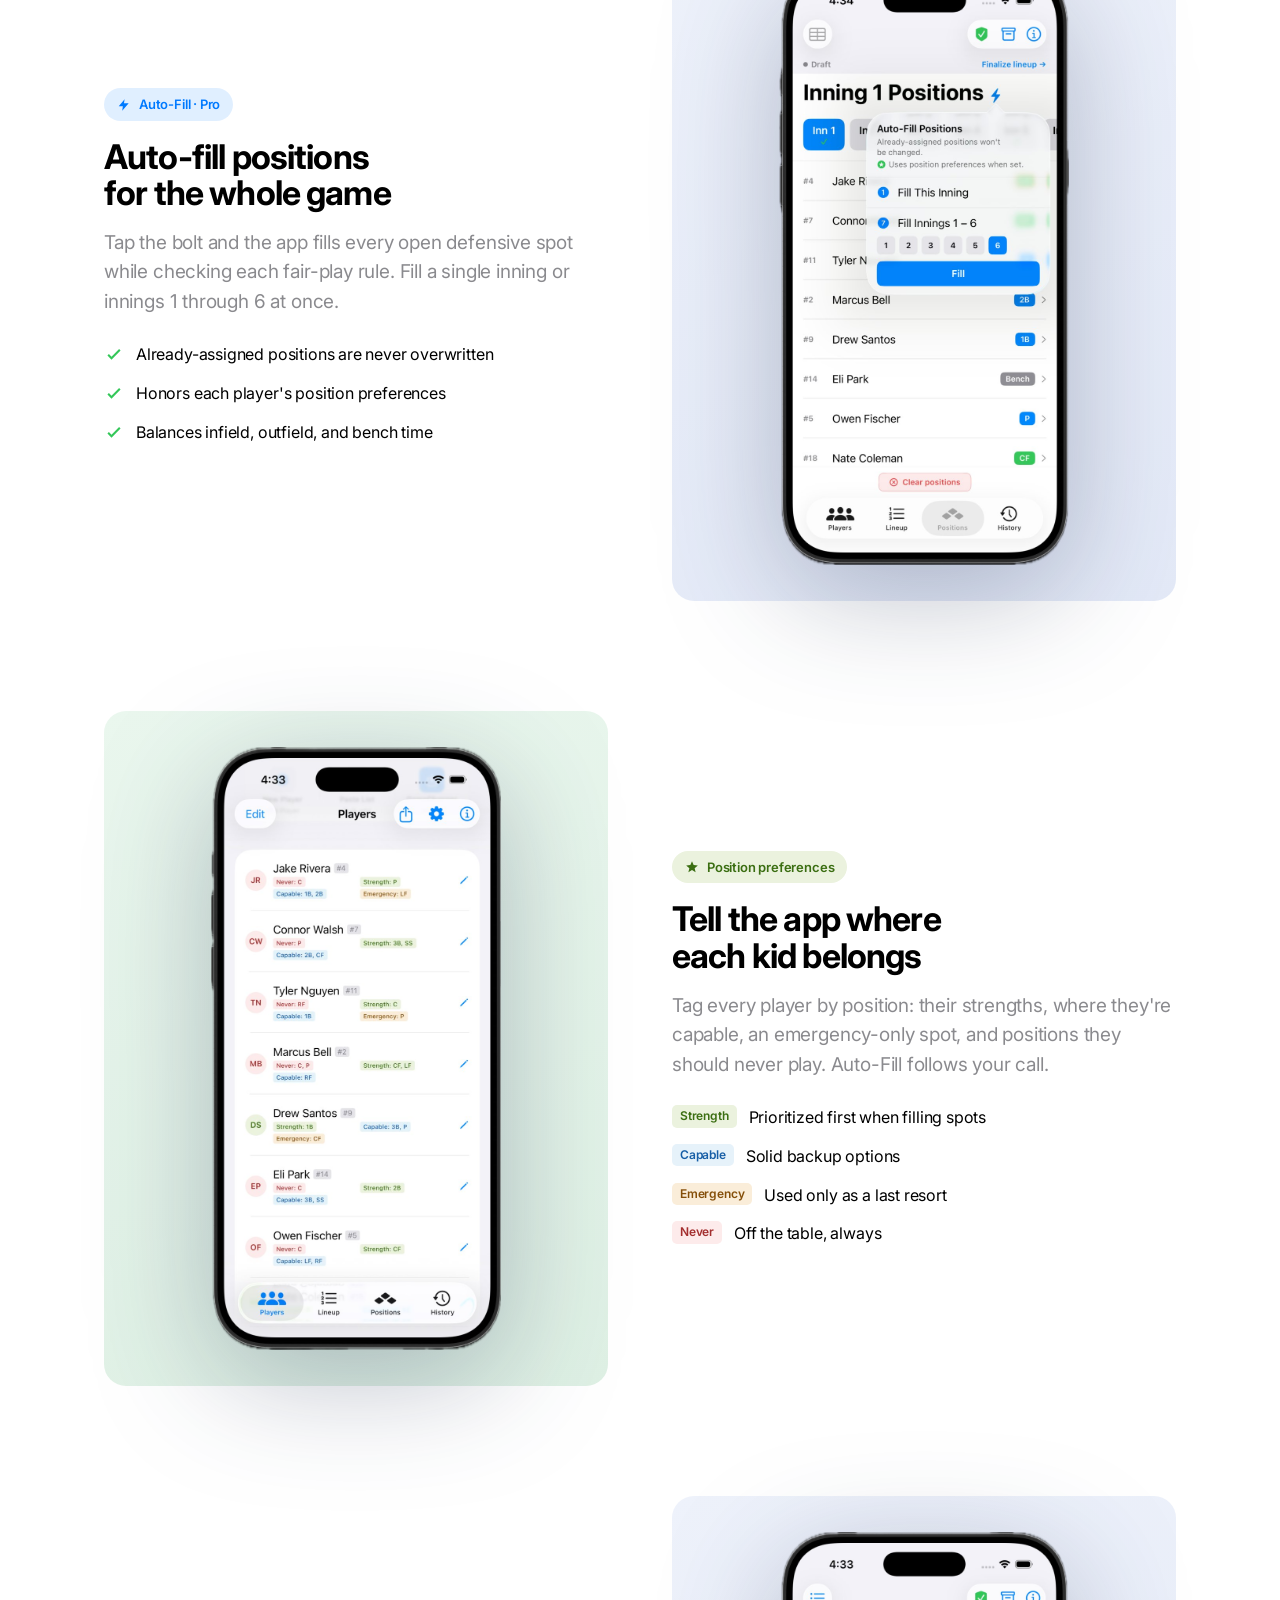
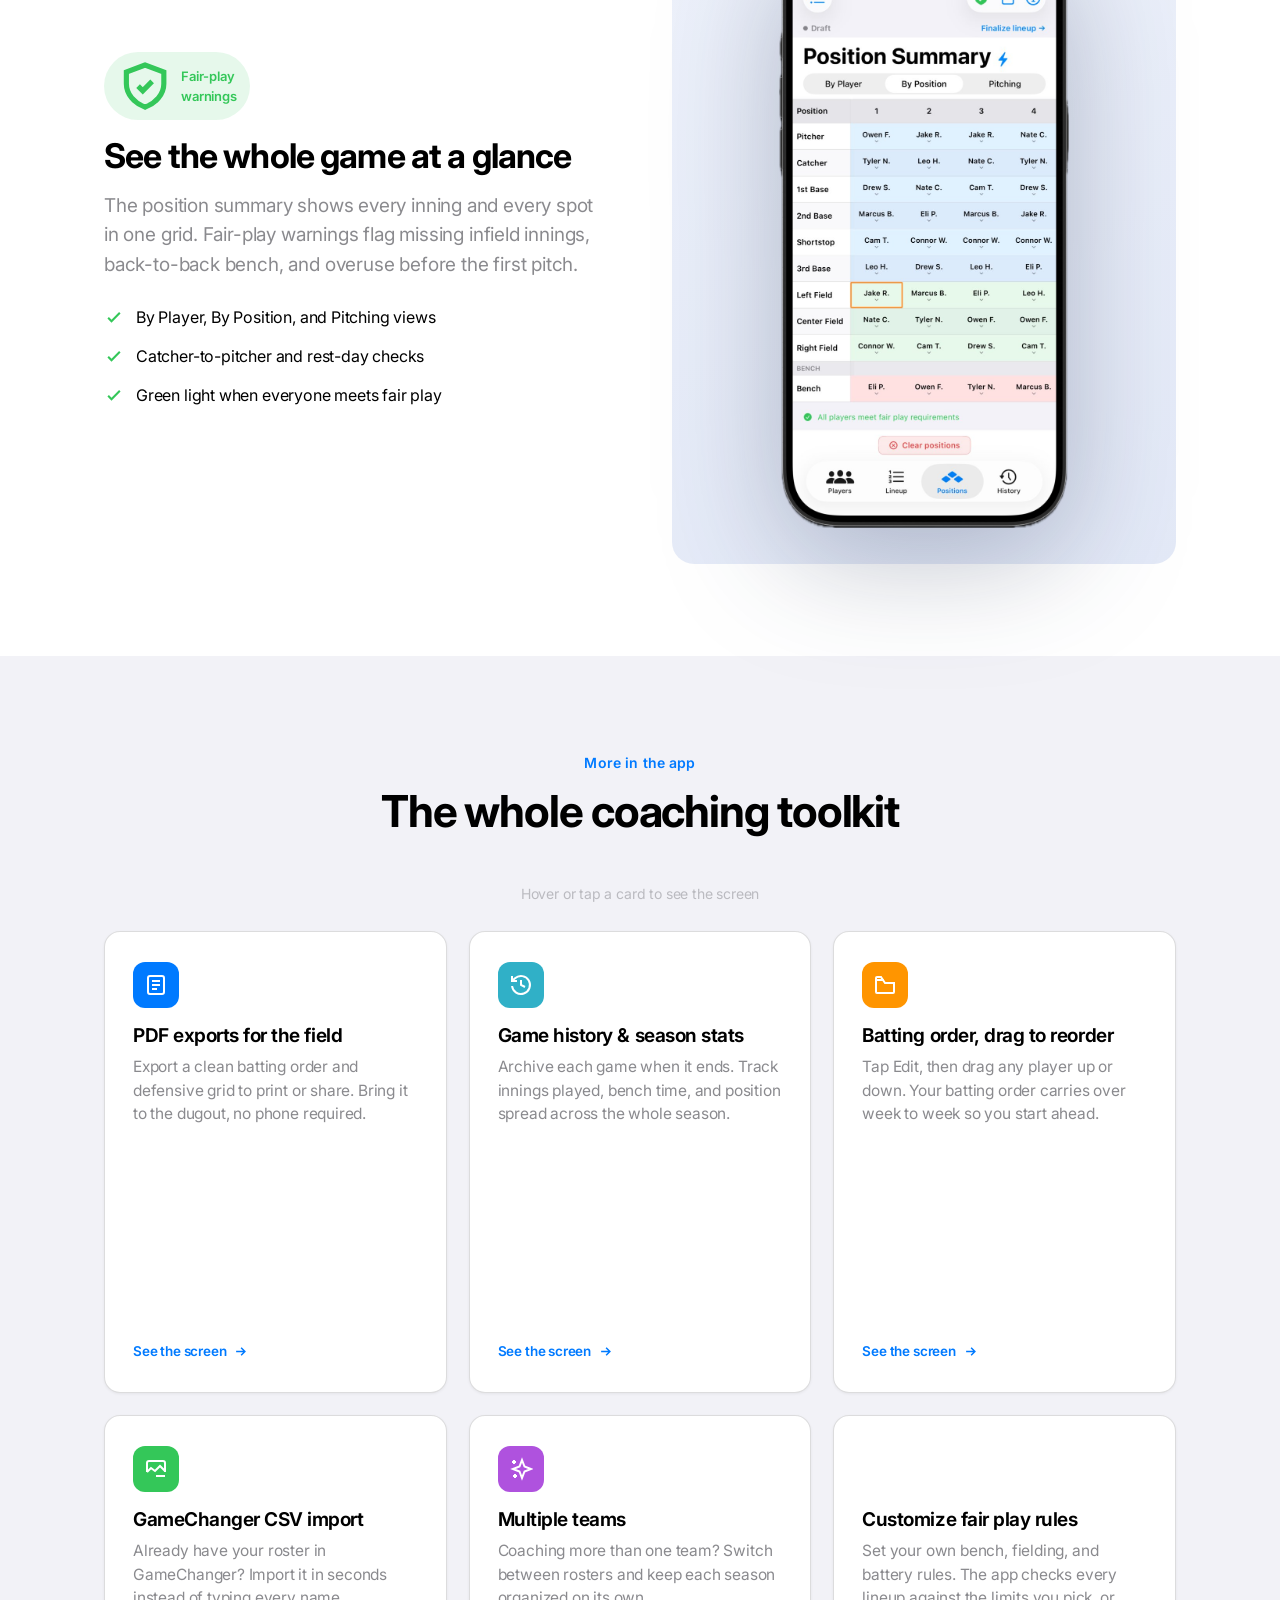
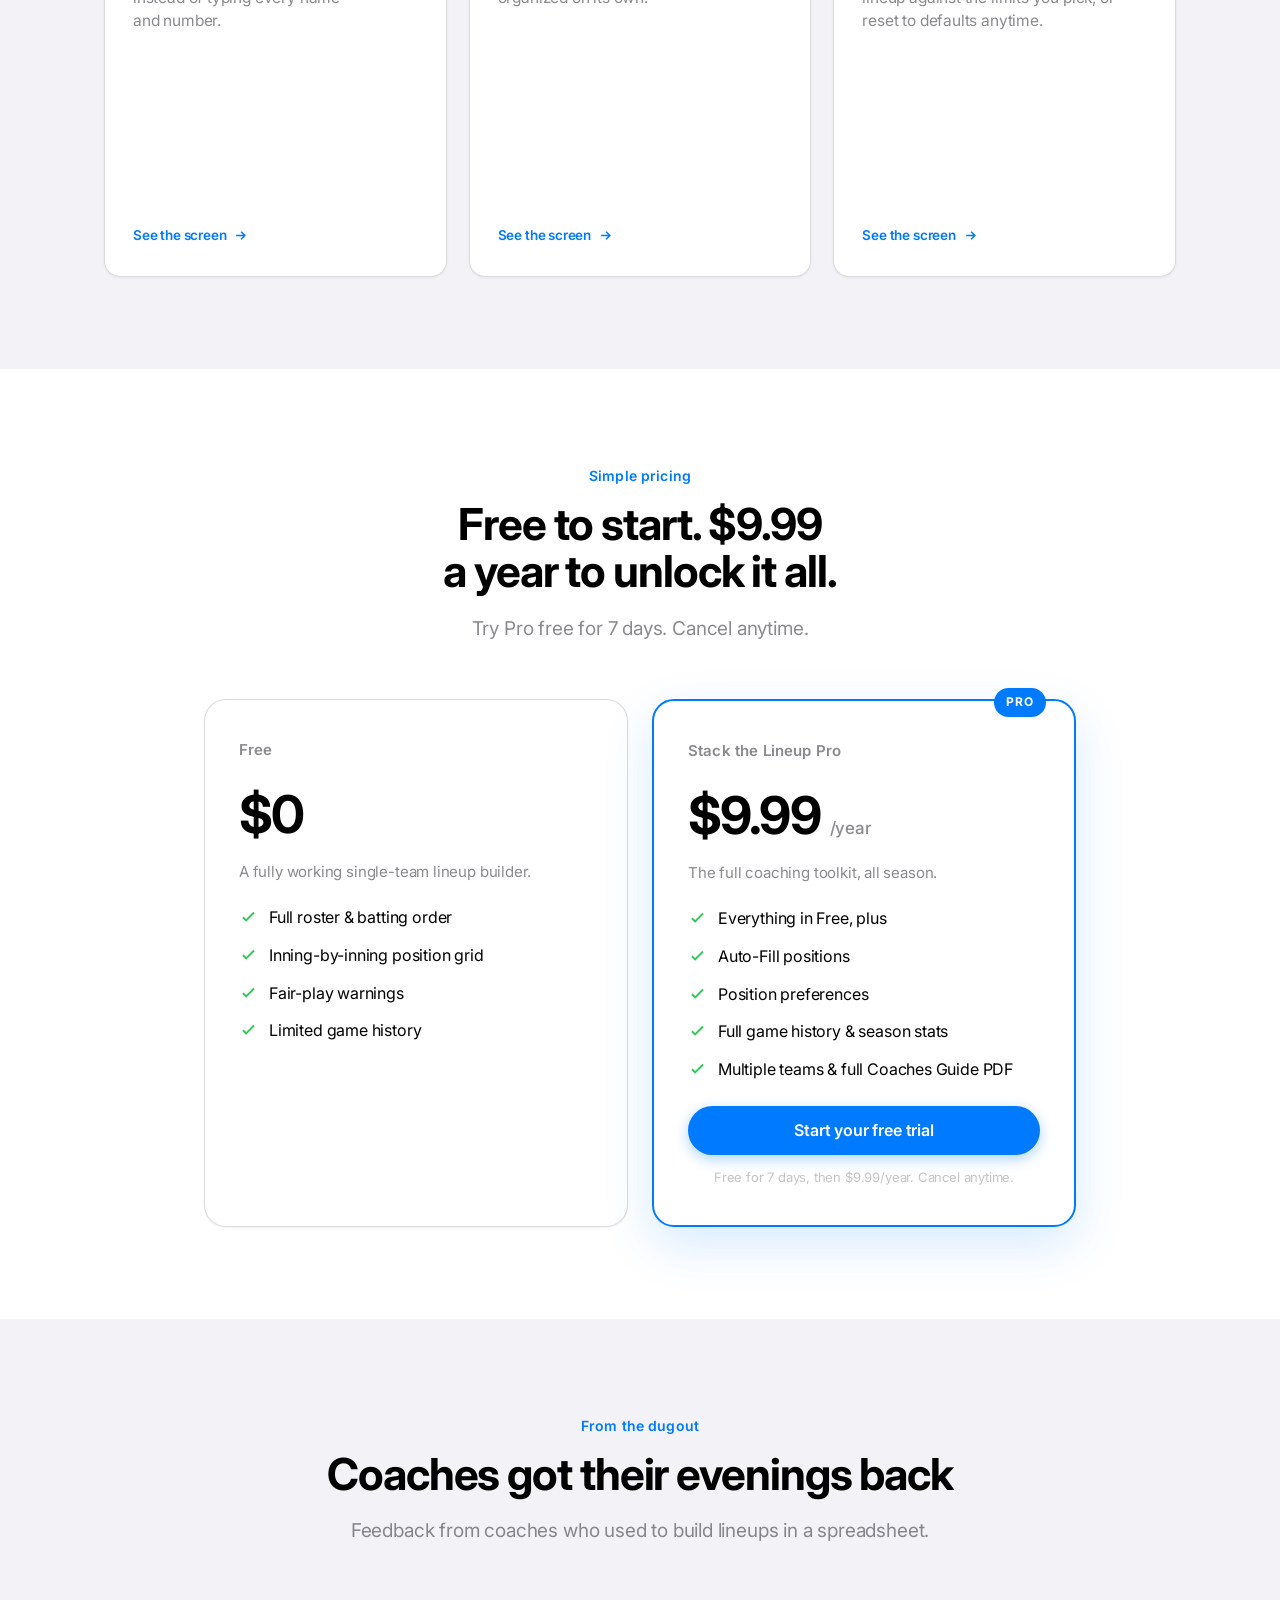
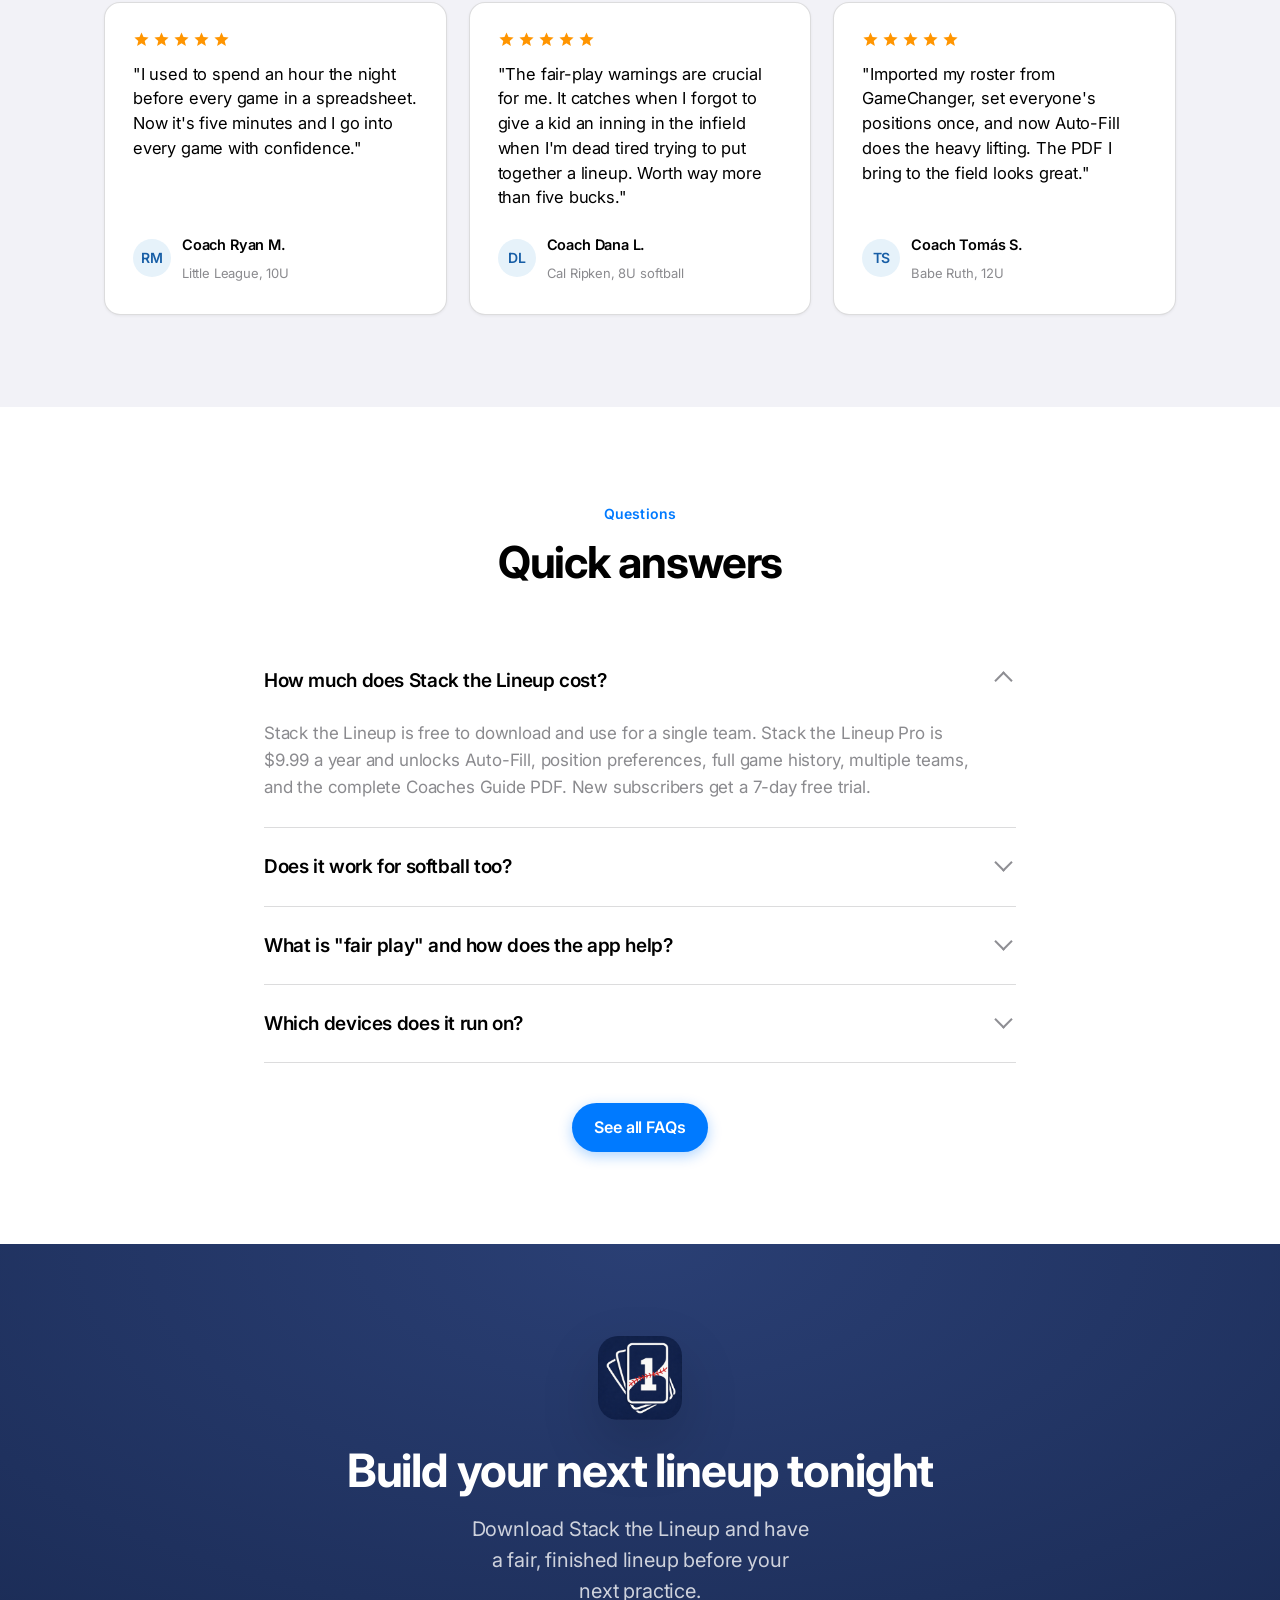
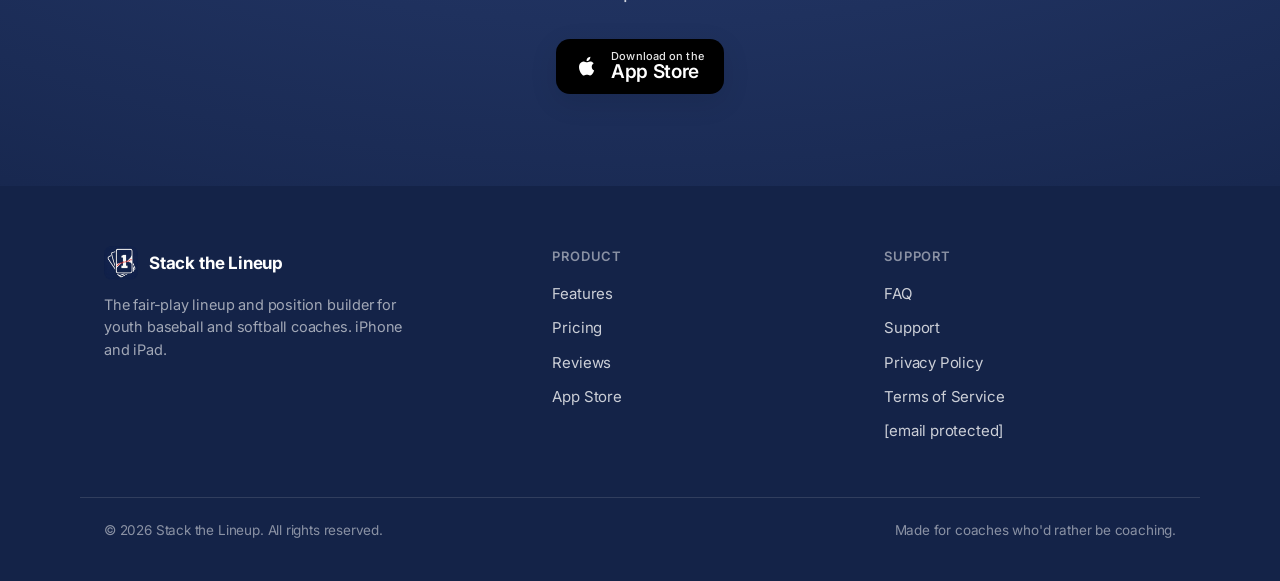
==== commit 725aa955: "Add a Log in button to the nav Every page's nav gets an outlined Log in pill before Download, linkin" ====
--- a/index.html
+++ b/index.html
@@ -67,7 +67,7 @@
 
 <header class="site-header">
   <nav class="nav" aria-label="Primary">
-    <a class="brand" href="index.html">
+    <a class="brand" href="/">
       <img src="assets/app-icon.png" alt="Stack the Lineup app icon" />
       Stack the Lineup
     </a>
@@ -75,8 +75,9 @@
       <a href="#features">Features</a>
       <a href="#pricing">Pricing</a>
       <a href="#reviews">Reviews</a>
-      <a href="faq.html">FAQ</a>
-      <a href="support.html">Support</a>
+      <a href="/faq">FAQ</a>
+      <a href="/support">Support</a>
+      <a class="btn btn-outline btn-sm nav-login" href="https://app.stackthelineup.com">Log in</a>
       <a class="btn btn-primary btn-sm" href="https://apps.apple.com/us/app/stack-the-lineup/id6760155245">Download</a>
     </div>
   </nav>
@@ -399,7 +400,7 @@
     </details>
   </div>
   <div style="text-align:center;margin-top:40px">
-    <a class="btn btn-primary" href="faq.html">See all FAQs</a>
+    <a class="btn btn-primary" href="/faq">See all FAQs</a>
   </div>
 </section>
 
@@ -425,17 +426,17 @@
     </div>
     <div class="footer-col">
       <h5>Product</h5>
-      <a href="index.html#features">Features</a>
-      <a href="index.html#pricing">Pricing</a>
-      <a href="index.html#reviews">Reviews</a>
+      <a href="/#features">Features</a>
+      <a href="/#pricing">Pricing</a>
+      <a href="/#reviews">Reviews</a>
       <a href="https://apps.apple.com/us/app/stack-the-lineup/id6760155245">App Store</a>
     </div>
     <div class="footer-col">
       <h5>Support</h5>
-      <a href="faq.html">FAQ</a>
-      <a href="support.html">Support</a>
-      <a href="privacy.html">Privacy Policy</a>
-      <a href="terms.html">Terms of Service</a>
+      <a href="/faq">FAQ</a>
+      <a href="/support">Support</a>
+      <a href="/privacy">Privacy Policy</a>
+      <a href="/terms">Terms of Service</a>
       <a href="/cdn-cgi/l/email-protection#d6a5a3a6a6b9a4a296a5a2b7b5bda2beb3babfb8b3a3a6f8b5b9bb"><span class="__cf_email__" data-cfemail="a0d3d5d0d0cfd2d4e0d3d4c1c3cbd4c8c5ccc9cec5d5d08ec3cfcd">[email&#160;protected]</span></a>
     </div>
   </div>
--- a/assets/site.css
+++ b/assets/site.css
@@ -122,6 +122,12 @@
 .btn-ghost:hover { background: rgba(255,255,255,0.2); }
 .btn-light { background: #fff; color: var(--brand-navy); box-shadow: var(--shadow-sm); }
 .btn-sm { padding: 9px 17px; font-size: 14px; }
+/* Secondary pill on a light background: the nav's Log in, beside Download. */
+.btn-outline { background: transparent; color: var(--ios-blue); box-shadow: inset 0 0 0 1.5px var(--ios-blue); }
+.btn-outline:hover { background: rgba(0,122,255,0.08); }
+/* .nav-links a sets the plain links' color; keep the pills' own colors. */
+.nav-links a.btn-outline { color: var(--ios-blue); }
+.nav-links a.btn-primary { color: #fff; }
 
 /* App Store badge button */
 .appstore-btn {
@@ -439,7 +445,8 @@
   section { padding: 64px 0; }
 }
 @media (max-width: 620px) {
-  .nav-links { display: none; }
+  /* Phones keep only Log in from the nav row (the hero has the App Store badge). */
+  .nav-links > :not(.nav-login) { display: none; }
   .nav-links.compact { display: flex; gap: 14px; }
   body { font-size: 17px; }
 }
